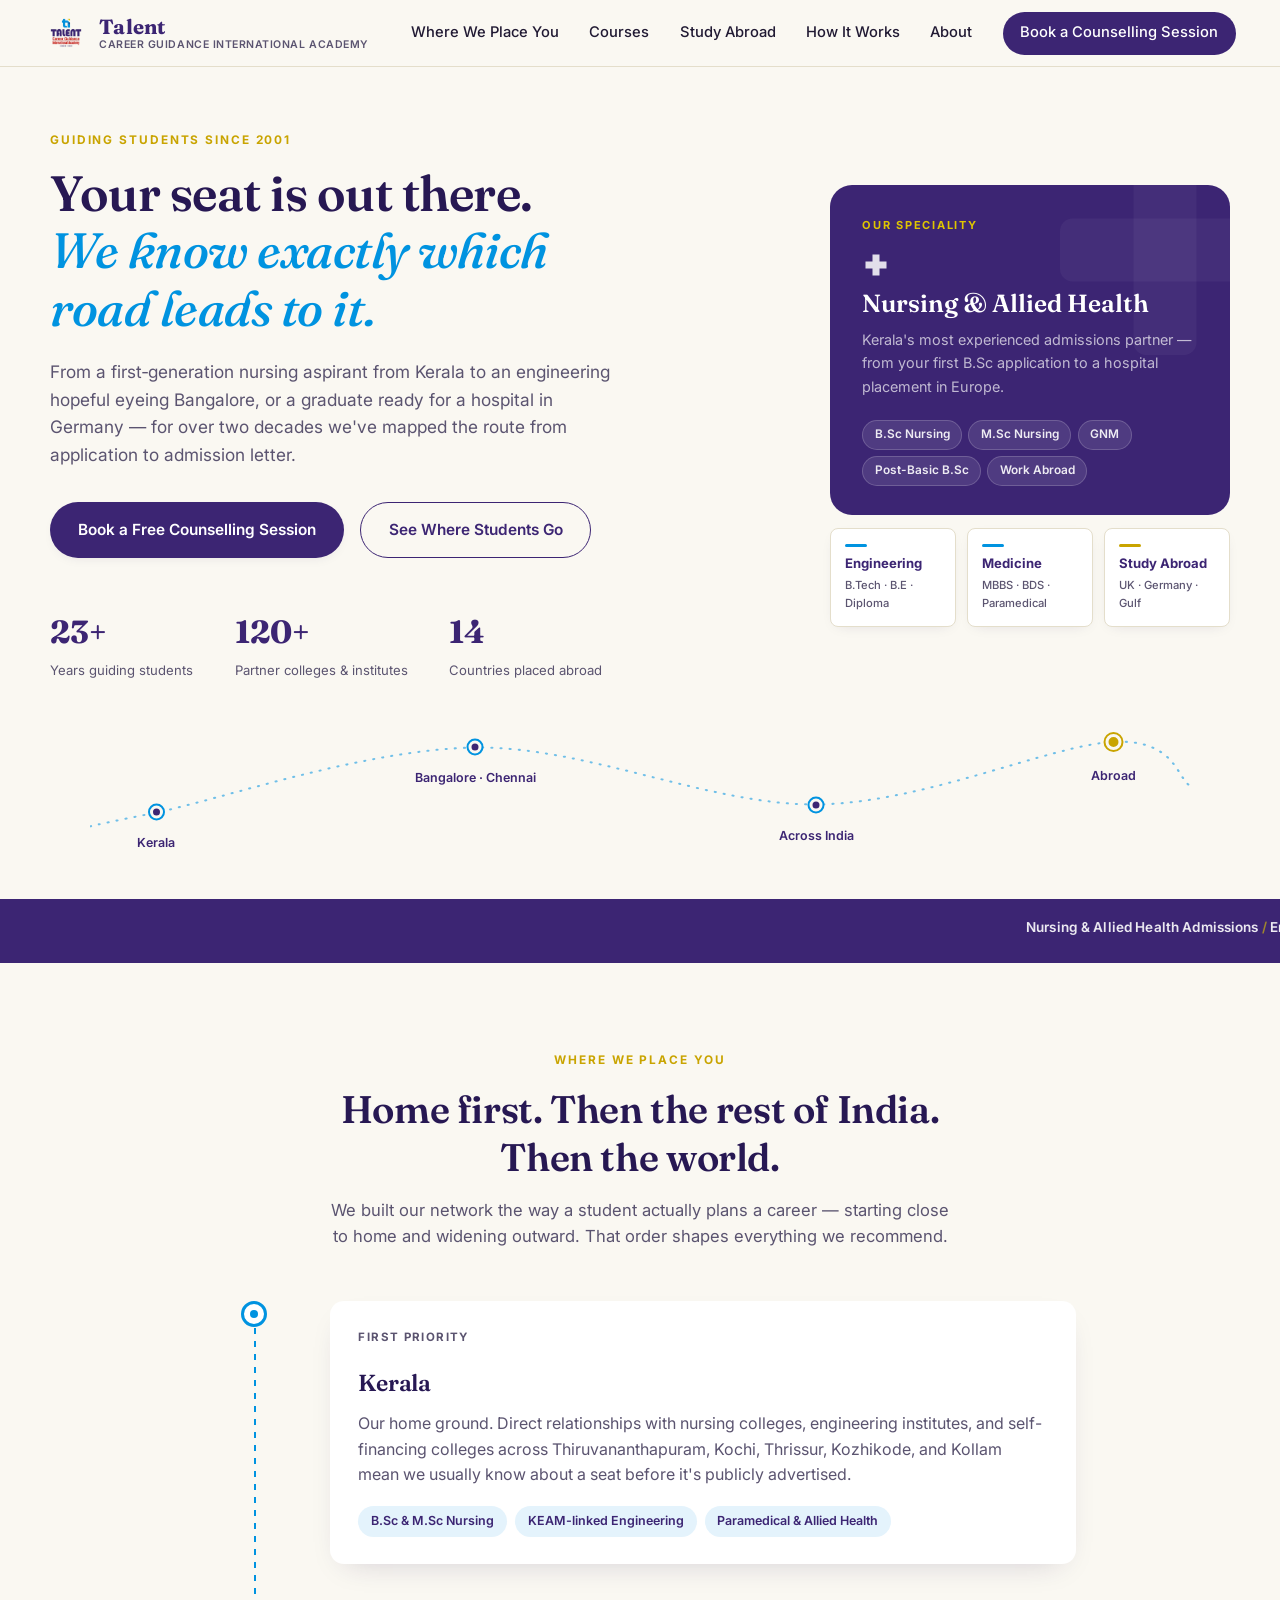
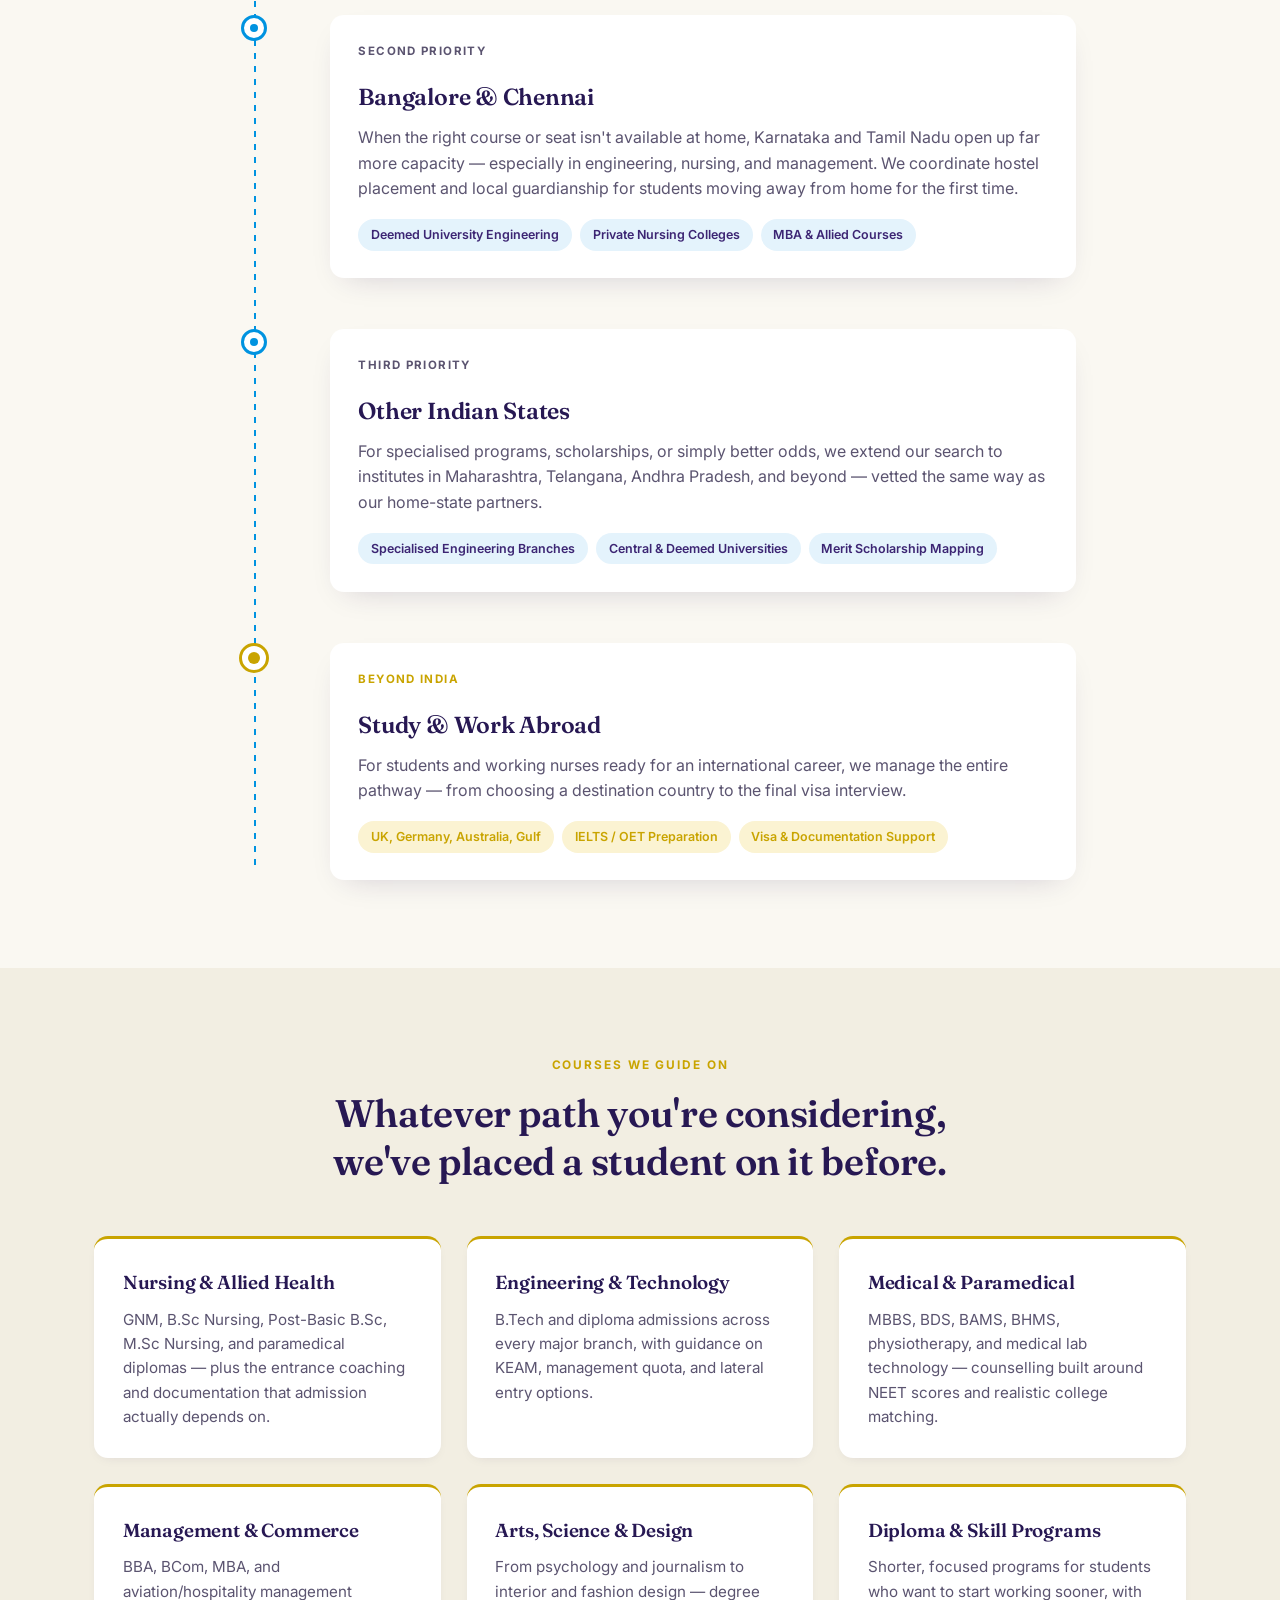
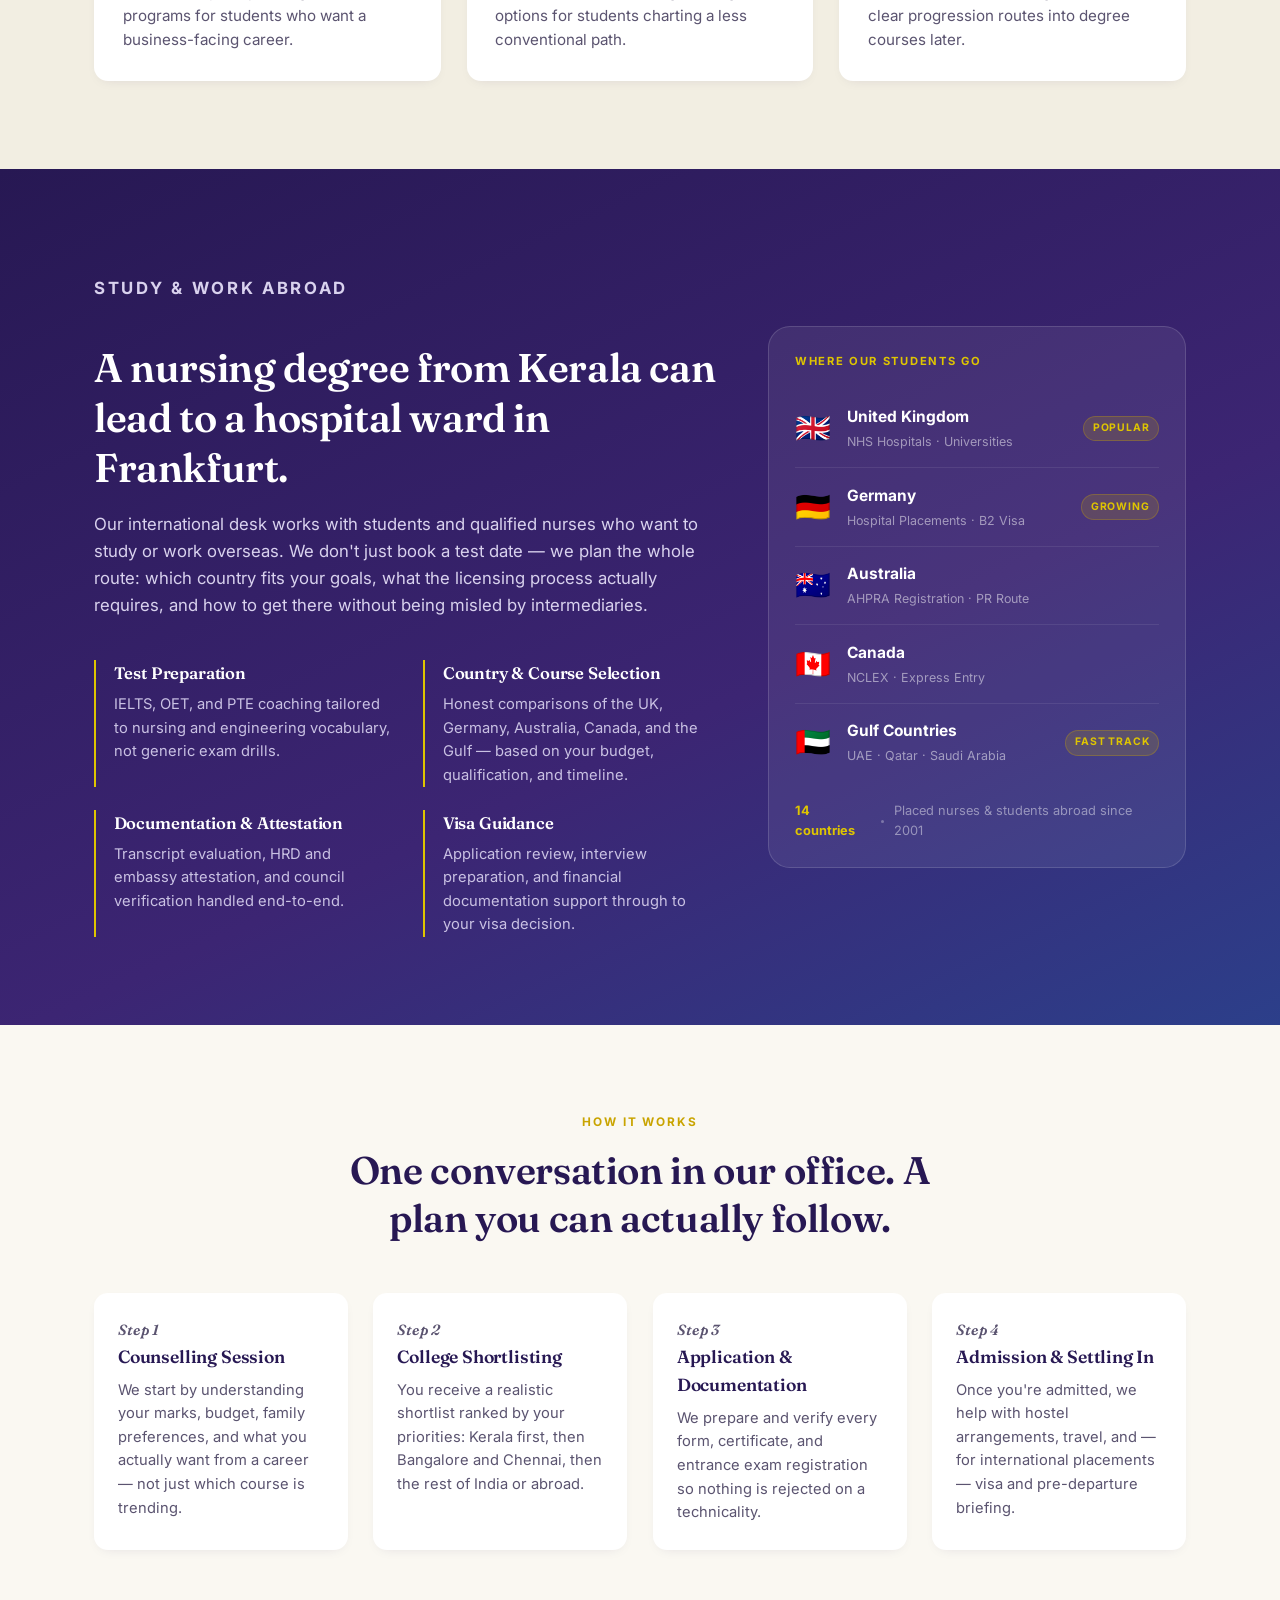
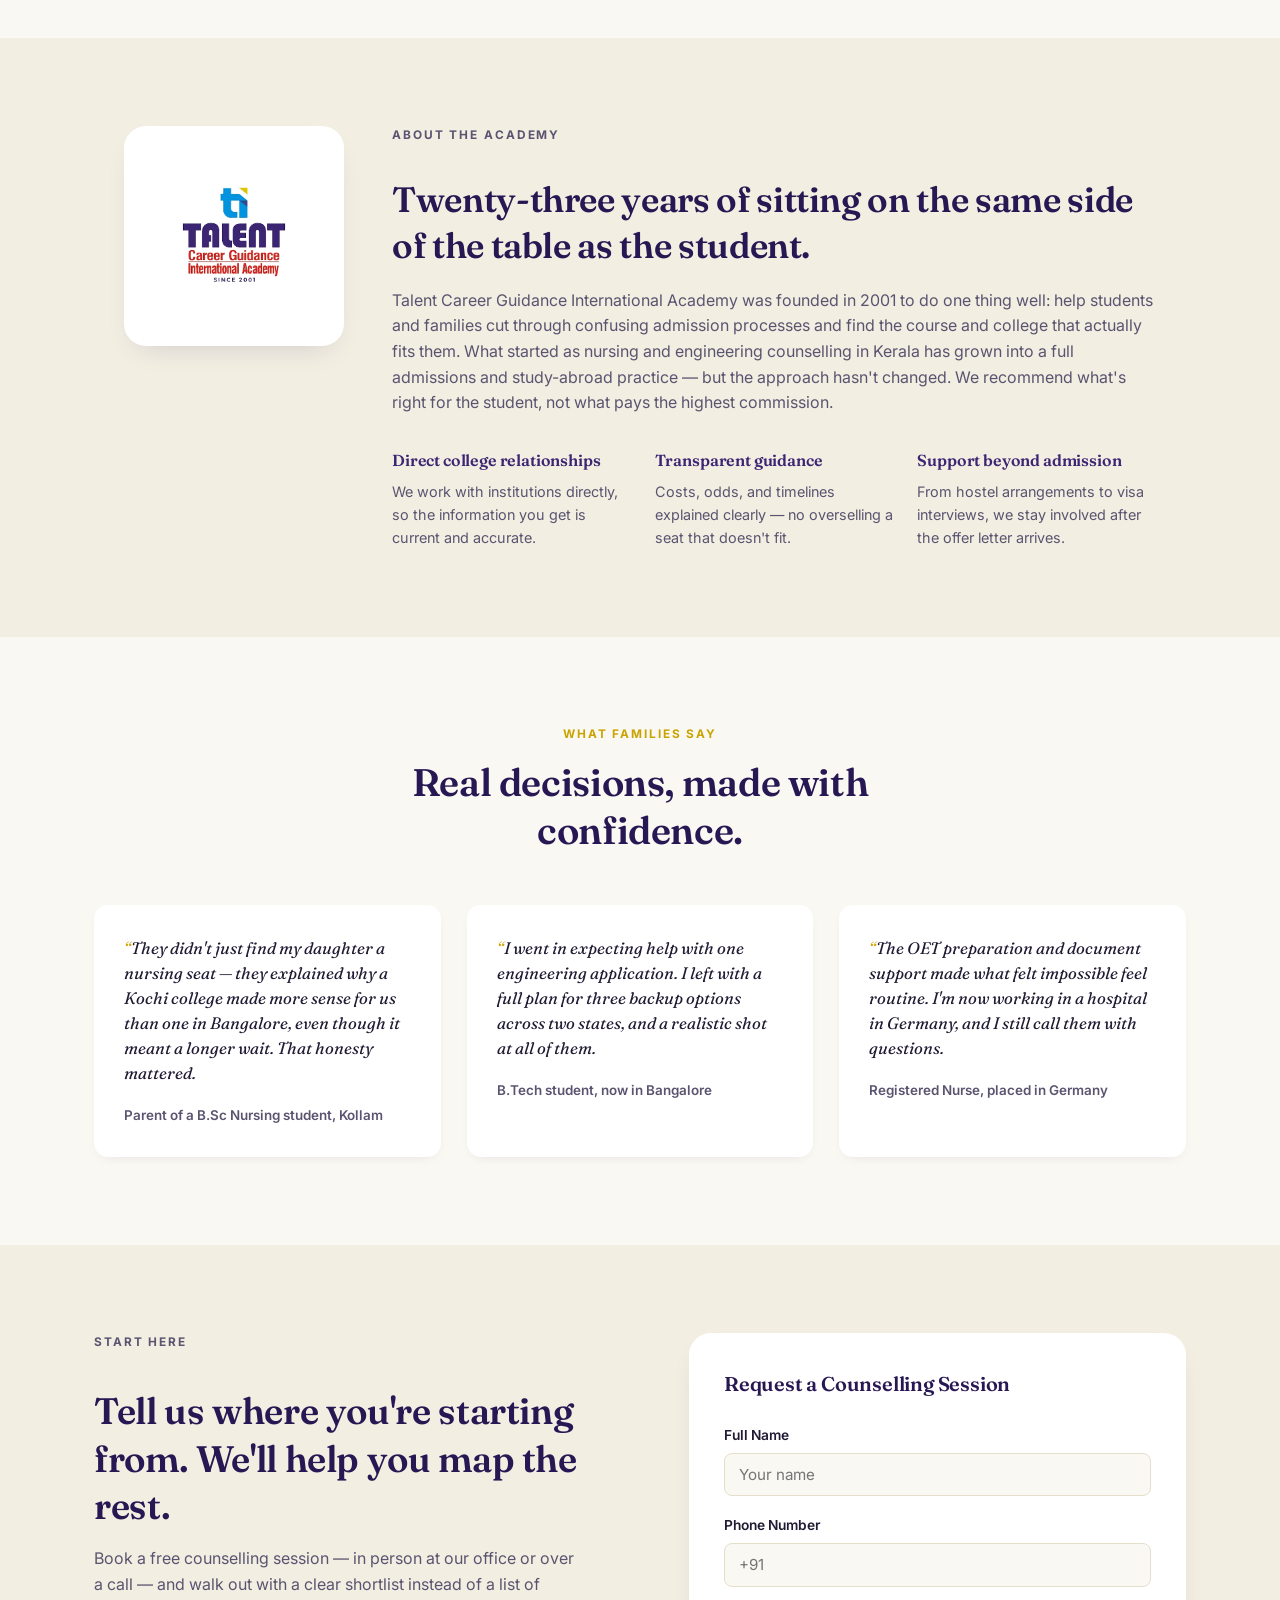
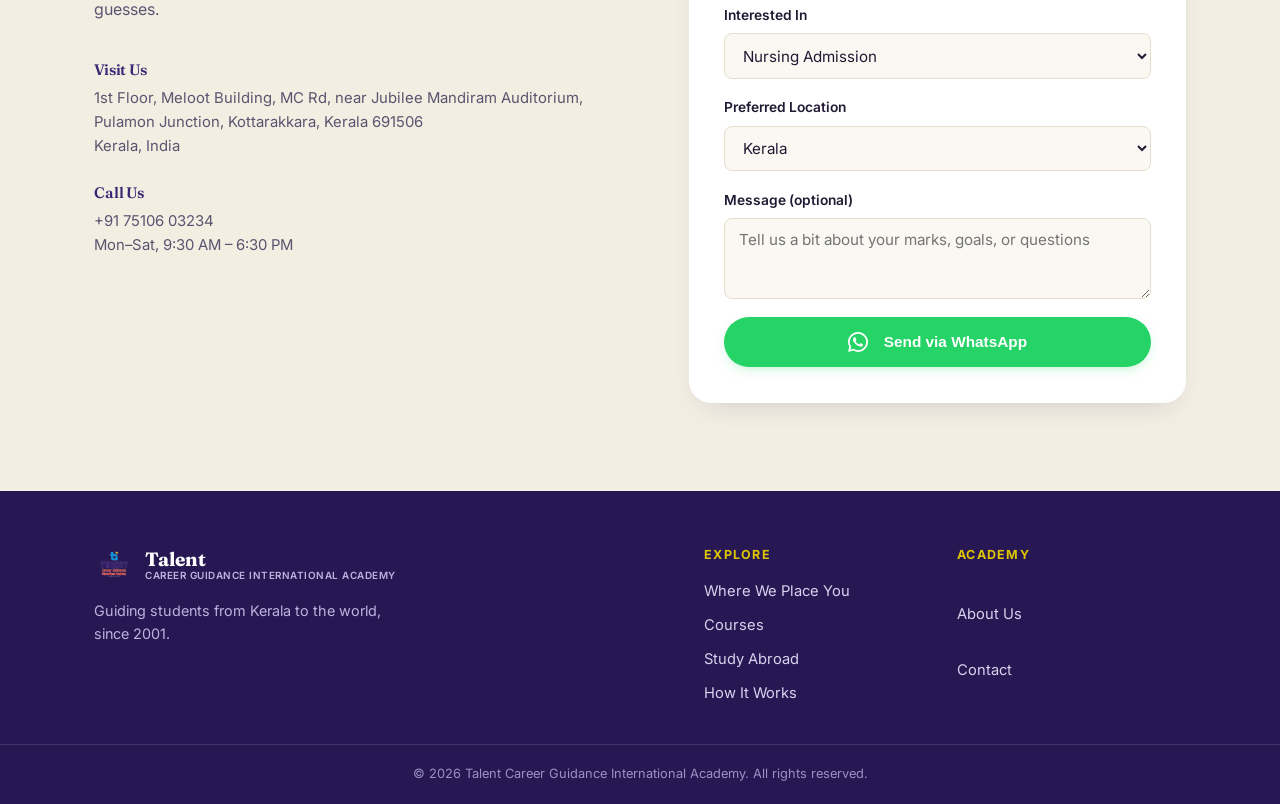
==== index.html @ 983c02d8 "Project1" ====
<!DOCTYPE html>
<html lang="en">
<head>
<meta charset="UTF-8">
<meta name="viewport" content="width=device-width, initial-scale=1.0">
<title>Talent Career Guidance International Academy — Since 2001</title>
<meta name="description" content="Talent Career Guidance International Academy helps students secure admission to nursing, engineering and other professional courses across Kerala, Bangalore, Chennai, and abroad.">
<link rel="preconnect" href="https://fonts.googleapis.com">
<link rel="preconnect" href="https://fonts.gstatic.com" crossorigin>
<link href="https://fonts.googleapis.com/css2?family=Fraunces:ital,opsz,wght@0,9..144,300;0,9..144,400;0,9..144,500;0,9..144,600;0,9..144,700;1,9..144,500&family=Inter:wght@400;500;600;700;800&display=swap" rel="stylesheet">
<link rel="stylesheet" href="styles.css">
</head>
<body>

<!-- ============ HEADER ============ -->
<header class="site-header" id="top">
  <div class="header-inner">
    <a class="brand" href="#top">
      <img src="assets/logo.png" alt="Talent Career Guidance International Academy" class="brand-mark">
      <span class="brand-text">
        <span class="brand-name">Talent</span>
        <span class="brand-sub">Career Guidance International Academy</span>
      </span>
    </a>

    <nav class="main-nav" id="main-nav">
      <a href="#destinations">Where We Place You</a>
      <a href="#courses">Courses</a>
      <a href="#abroad">Study Abroad</a>
      <a href="#process">How It Works</a>
      <a href="#about">About</a>
      <a href="#contact" class="nav-cta"> <span class="button"> Book a Counselling Session </span> </a>
    </nav>

    <button class="nav-toggle" id="nav-toggle" aria-label="Toggle navigation" aria-expanded="false">
      <span></span><span></span><span></span>
    </button>
  </div>
</header>

<!-- ============ HERO ============ -->
<section class="hero">
  <div class="hero-grid">
    <div class="hero-copy">
      <p class="eyebrow">Guiding students since 2001</p>
      <h1 class="hero-title">Your seat is out there. <span class="hero-title-accent">We know exactly which road leads to it.</span></h1>
      <p class="hero-sub">From a first‑generation nursing aspirant from Kerala to an engineering hopeful eyeing Bangalore, or a graduate ready for a hospital in Germany — for over two decades we've mapped the route from application to admission letter.</p>
      <div class="hero-actions">
        <a href="#contact" class="btn btn-primary">Book a Free Counselling Session</a>
        <a href="#destinations" class="btn btn-ghost">See Where Students Go</a>
      </div>
      <div class="hero-stats">
        <div class="stat"><span class="stat-num">23+</span><span class="stat-label">Years guiding students</span></div>
        <div class="stat"><span class="stat-num">120+</span><span class="stat-label">Partner colleges &amp; institutes</span></div>
        <div class="stat"><span class="stat-num">14</span><span class="stat-label">Countries placed abroad</span></div>
      </div>
    </div>

    <div class="hero-disciplines">
      <div class="discipline-featured">
        <!-- Decorative cross in the card background -->
        <svg class="discipline-cross-bg" viewBox="0 0 100 100" aria-hidden="true">
          <rect x="35" y="0" width="30" height="100" rx="6"/>
          <rect x="0" y="35" width="100" height="30" rx="6"/>
        </svg>
        <p class="discipline-eyebrow">Our speciality</p>
        <svg class="discipline-cross-icon" viewBox="0 0 24 24" fill="none" aria-hidden="true">
          <path d="M9 3h6v6h6v6h-6v6H9v-6H3V9h6V3z" fill="currentColor"/>
        </svg>
        <div class="discipline-title">Nursing &amp; Allied Health</div>
        <p class="discipline-desc">Kerala's most experienced admissions partner — from your first B.Sc application to a hospital placement in Europe.</p>
        <ul class="discipline-tags">
          <li>B.Sc Nursing</li>
          <li>M.Sc Nursing</li>
          <li>GNM</li>
          <li>Post-Basic B.Sc</li>
          <li>Work Abroad</li>
        </ul>
      </div>
      <div class="discipline-row">
        <div class="discipline-card">
          <span class="discipline-card-accent dc-sky"></span>
          <span class="discipline-card-name">Engineering</span>
          <span class="discipline-card-sub">B.Tech · B.E · Diploma</span>
        </div>
        <div class="discipline-card">
          <span class="discipline-card-accent dc-sky"></span>
          <span class="discipline-card-name">Medicine</span>
          <span class="discipline-card-sub">MBBS · BDS · Paramedical</span>
        </div>
        <div class="discipline-card">
          <span class="discipline-card-accent dc-gold"></span>
          <span class="discipline-card-name">Study Abroad</span>
          <span class="discipline-card-sub">UK · Germany · Gulf</span>
        </div>
      </div>
    </div>
  </div>

  <div class="hero-route" aria-hidden="true">
    <svg viewBox="0 0 1200 160" preserveAspectRatio="none" class="route-svg">
      <path d="M0,110 C12,107 2,109 72,93 C142,77 300,15 420,13 C540,11 676,84 792,83 C908,82 1048,10 1116,6 C1184,2 1186,51 1200,60" class="route-path"/>
    </svg>
    <div class="route-point rp-1"><span class="route-dot"></span><span class="route-label">Kerala</span></div>
    <div class="route-point rp-2"><span class="route-dot"></span><span class="route-label">Bangalore · Chennai</span></div>
    <div class="route-point rp-3"><span class="route-dot"></span><span class="route-label">Across India</span></div>
    <div class="route-point rp-4"><span class="route-dot route-dot-final"></span><span class="route-label">Abroad</span></div>
  </div>
</section>

<!-- ============ TRUST STRIP ============ -->
<section class="trust-strip">
  <marquee> <p class="trust-item">Nursing &amp; Allied Health Admissions  <span class="trust-divider">/</span> Engineering &amp; Diploma Admissions  <span class="trust-divider">/</span> Management &amp; Paramedical Courses </p> </marquee>
</section>

<!-- ============ DESTINATIONS (signature route section) ============ -->
<section class="destinations" id="destinations">
  <div class="section-head">
    <p class="eyebrow">Where we place you</p>
    <h2>Home first. Then the rest of India. Then the world.</h2>
    <p class="section-intro">We built our network the way a student actually plans a career — starting close to home and widening outward. That order shapes everything we recommend.</p>
  </div>

  <div class="route-map">
    <div class="route-line" aria-hidden="true"></div>

    <article class="route-card priority-1">
      <div class="route-marker">
        <span class="marker-icon" aria-hidden="true"></span>
      </div>
      <div class="route-card-body">
        <p class="route-rank">First priority</p>
        <h3>Kerala</h3>
        <p>Our home ground. Direct relationships with nursing colleges, engineering institutes, and self-financing colleges across Thiruvananthapuram, Kochi, Thrissur, Kozhikode, and Kollam mean we usually know about a seat before it's publicly advertised.</p>
        <ul class="route-tags">
          <li>B.Sc &amp; M.Sc Nursing</li>
          <li>KEAM-linked Engineering</li>
          <li>Paramedical &amp; Allied Health</li>
        </ul>
      </div>
    </article>

    <article class="route-card priority-2">
      <div class="route-marker">
        <span class="marker-icon" aria-hidden="true"></span>
      </div>
      <div class="route-card-body">
        <p class="route-rank">Second priority</p>
        <h3>Bangalore &amp; Chennai</h3>
        <p>When the right course or seat isn't available at home, Karnataka and Tamil Nadu open up far more capacity — especially in engineering, nursing, and management. We coordinate hostel placement and local guardianship for students moving away from home for the first time.</p>
        <ul class="route-tags">
          <li>Deemed University Engineering</li>
          <li>Private Nursing Colleges</li>
          <li>MBA &amp; Allied Courses</li>
        </ul>
      </div>
    </article>

    <article class="route-card priority-3">
      <div class="route-marker">
        <span class="marker-icon" aria-hidden="true"></span>
      </div>
      <div class="route-card-body">
        <p class="route-rank">Third priority</p>
        <h3>Other Indian States</h3>
        <p>For specialised programs, scholarships, or simply better odds, we extend our search to institutes in Maharashtra, Telangana, Andhra Pradesh, and beyond — vetted the same way as our home-state partners.</p>
        <ul class="route-tags">
          <li>Specialised Engineering Branches</li>
          <li>Central &amp; Deemed Universities</li>
          <li>Merit Scholarship Mapping</li>
        </ul>
      </div>
    </article>

    <article class="route-card priority-4">
      <div class="route-marker">
        <span class="marker-icon marker-final" aria-hidden="true"></span>
      </div>
      <div class="route-card-body">
        <p class="route-rank">Beyond India</p>
        <h3>Study &amp; Work Abroad</h3>
        <p>For students and working nurses ready for an international career, we manage the entire pathway — from choosing a destination country to the final visa interview.</p>
        <ul class="route-tags">
          <li>UK, Germany, Australia, Gulf</li>
          <li>IELTS / OET Preparation</li>
          <li>Visa &amp; Documentation Support</li>
        </ul>
      </div>
    </article>
  </div>
</section>

<!-- ============ COURSES ============ -->
<section class="courses" id="courses">
  <div class="section-head">
    <p class="eyebrow">Courses we guide on</p>
    <h2>Whatever path you're considering, we've placed a student on it before.</h2>
  </div>

  <div class="course-grid">
    <div class="course-card">
      <h3>Nursing &amp; Allied Health</h3>
      <p>GNM, B.Sc Nursing, Post-Basic B.Sc, M.Sc Nursing, and paramedical diplomas — plus the entrance coaching and documentation that admission actually depends on.</p>
    </div>
    <div class="course-card">
      <h3>Engineering &amp; Technology</h3>
      <p>B.Tech and diploma admissions across every major branch, with guidance on KEAM, management quota, and lateral entry options.</p>
    </div>
    <div class="course-card">
      <h3>Medical &amp; Paramedical</h3>
      <p>MBBS, BDS, BAMS, BHMS, physiotherapy, and medical lab technology — counselling built around NEET scores and realistic college matching.</p>
    </div>
    <div class="course-card">
      <h3>Management &amp; Commerce</h3>
      <p>BBA, BCom, MBA, and aviation/hospitality management programs for students who want a business-facing career.</p>
    </div>
    <div class="course-card">
      <h3>Arts, Science &amp; Design</h3>
      <p>From psychology and journalism to interior and fashion design — degree options for students charting a less conventional path.</p>
    </div>
    <div class="course-card">
      <h3>Diploma &amp; Skill Programs</h3>
      <p>Shorter, focused programs for students who want to start working sooner, with clear progression routes into degree courses later.</p>
    </div>
  </div>
</section>

<!-- ============ STUDY ABROAD ============ -->
<section class="abroad" id="abroad">
  <div class="abroad-inner">
    <div class="abroad-copy">
      <p class="eyebrow eyebrow-light">Study &amp; work abroad</p>
      <h2>A nursing degree from Kerala can lead to a hospital ward in Frankfurt.</h2>
      <p>Our international desk works with students and qualified nurses who want to study or work overseas. We don't just book a test date — we plan the whole route: which country fits your goals, what the licensing process actually requires, and how to get there without being misled by intermediaries.</p>

      <div class="abroad-points">
        <div class="abroad-point">
          <h4>Test Preparation</h4>
          <p>IELTS, OET, and PTE coaching tailored to nursing and engineering vocabulary, not generic exam drills.</p>
        </div>
        <div class="abroad-point">
          <h4>Country &amp; Course Selection</h4>
          <p>Honest comparisons of the UK, Germany, Australia, Canada, and the Gulf — based on your budget, qualification, and timeline.</p>
        </div>
        <div class="abroad-point">
          <h4>Documentation &amp; Attestation</h4>
          <p>Transcript evaluation, HRD and embassy attestation, and council verification handled end-to-end.</p>
        </div>
        <div class="abroad-point">
          <h4>Visa Guidance</h4>
          <p>Application review, interview preparation, and financial documentation support through to your visa decision.</p>
        </div>
      </div>
    </div>

    <div class="abroad-visual">
      <div class="abroad-visual-label">Where our students go</div>
      <div class="abroad-dest-list">
        <div class="abroad-dest-item">
          <span class="abroad-dest-flag">🇬🇧</span>
          <div class="abroad-dest-info">
            <span class="abroad-dest-country">United Kingdom</span>
            <span class="abroad-dest-detail">NHS Hospitals · Universities</span>
          </div>
          <span class="abroad-dest-badge">Popular</span>
        </div>
        <div class="abroad-dest-item">
          <span class="abroad-dest-flag">🇩🇪</span>
          <div class="abroad-dest-info">
            <span class="abroad-dest-country">Germany</span>
            <span class="abroad-dest-detail">Hospital Placements · B2 Visa</span>
          </div>
          <span class="abroad-dest-badge">Growing</span>
        </div>
        <div class="abroad-dest-item">
          <span class="abroad-dest-flag">🇦🇺</span>
          <div class="abroad-dest-info">
            <span class="abroad-dest-country">Australia</span>
            <span class="abroad-dest-detail">AHPRA Registration · PR Route</span>
          </div>
        </div>
        <div class="abroad-dest-item">
          <span class="abroad-dest-flag">🇨🇦</span>
          <div class="abroad-dest-info">
            <span class="abroad-dest-country">Canada</span>
            <span class="abroad-dest-detail">NCLEX · Express Entry</span>
          </div>
        </div>
        <div class="abroad-dest-item">
          <span class="abroad-dest-flag">🇦🇪</span>
          <div class="abroad-dest-info">
            <span class="abroad-dest-country">Gulf Countries</span>
            <span class="abroad-dest-detail">UAE · Qatar · Saudi Arabia</span>
          </div>
          <span class="abroad-dest-badge">Fast Track</span>
        </div>
      </div>
      <div class="abroad-visual-footer">
        <span class="abroad-visual-stat">14 countries</span>
        <span class="abroad-visual-dot"></span>
        <span>Placed nurses &amp; students abroad since 2001</span>
      </div>
    </div>
  </div>
</section>

<!-- ============ PROCESS ============ -->
<section class="process" id="process">
  <div class="section-head">
    <p class="eyebrow">How it works</p>
    <h2>One conversation in our office. A plan you can actually follow.</h2>
  </div>

  <div class="process-grid">
    <div class="process-step">
      <p class="process-mark">Step 1</p>
      <h3>Counselling Session</h3>
      <p>We start by understanding your marks, budget, family preferences, and what you actually want from a career — not just which course is trending.</p>
    </div>
    <div class="process-step">
      <p class="process-mark">Step 2</p>
      <h3>College Shortlisting</h3>
      <p>You receive a realistic shortlist ranked by your priorities: Kerala first, then Bangalore and Chennai, then the rest of India or abroad.</p>
    </div>
    <div class="process-step">
      <p class="process-mark">Step 3</p>
      <h3>Application &amp; Documentation</h3>
      <p>We prepare and verify every form, certificate, and entrance exam registration so nothing is rejected on a technicality.</p>
    </div>
    <div class="process-step">
      <p class="process-mark">Step 4</p>
      <h3>Admission &amp; Settling In</h3>
      <p>Once you're admitted, we help with hostel arrangements, travel, and — for international placements — visa and pre-departure briefing.</p>
    </div>
  </div>
</section>

<!-- ============ ABOUT ============ -->
<section class="about" id="about">
  <div class="about-inner">
    <div class="about-mark">
      <img src="assets/icon-mark.png" alt="" aria-hidden="true">
    </div>
    <div class="about-copy">
      <p class="eyebrow">About the academy</p>
      <h2>Twenty-three years of sitting on the same side of the table as the student.</h2>
      <p>Talent Career Guidance International Academy was founded in 2001 to do one thing well: help students and families cut through confusing admission processes and find the course and college that actually fits them. What started as nursing and engineering counselling in Kerala has grown into a full admissions and study-abroad practice — but the approach hasn't changed. We recommend what's right for the student, not what pays the highest commission.</p>
      <div class="about-values">
        <div class="value-item"><h4>Direct college relationships</h4><p>We work with institutions directly, so the information you get is current and accurate.</p></div>
        <div class="value-item"><h4>Transparent guidance</h4><p>Costs, odds, and timelines explained clearly — no overselling a seat that doesn't fit.</p></div>
        <div class="value-item"><h4>Support beyond admission</h4><p>From hostel arrangements to visa interviews, we stay involved after the offer letter arrives.</p></div>
      </div>
    </div>
  </div>
</section>

<!-- ============ TESTIMONIALS ============ -->
<section class="testimonials">
  <div class="section-head">
    <p class="eyebrow">What families say</p>
    <h2>Real decisions, made with confidence.</h2>
  </div>
  <div class="testimonial-grid">
    <figure class="testimonial-card">
      <blockquote>They didn't just find my daughter a nursing seat — they explained why a Kochi college made more sense for us than one in Bangalore, even though it meant a longer wait. That honesty mattered.</blockquote>
      <figcaption>Parent of a B.Sc Nursing student, Kollam</figcaption>
    </figure>
    <figure class="testimonial-card">
      <blockquote>I went in expecting help with one engineering application. I left with a full plan for three backup options across two states, and a realistic shot at all of them.</blockquote>
      <figcaption>B.Tech student, now in Bangalore</figcaption>
    </figure>
    <figure class="testimonial-card">
      <blockquote>The OET preparation and document support made what felt impossible feel routine. I'm now working in a hospital in Germany, and I still call them with questions.</blockquote>
      <figcaption>Registered Nurse, placed in Germany</figcaption>
    </figure>
  </div>
</section>

<!-- ============ CONTACT / CTA ============ -->
<section class="contact" id="contact">
  <div class="contact-inner">
    <div class="contact-copy">
      <p class="eyebrow eyebrow-light">Start here</p>
      <h2>Tell us where you're starting from. We'll help you map the rest.</h2>
      <p>Book a free counselling session — in person at our office or over a call — and walk out with a clear shortlist instead of a list of guesses.</p>
      <div class="contact-details">
        <div class="contact-detail">
          <h4>Visit Us</h4>
          <p>1st Floor, Meloot Building, MC Rd, near Jubilee Mandiram Auditorium, Pulamon Junction, Kottarakkara, Kerala 691506<br>Kerala, India</p>
        </div>
        <div class="contact-detail">
          <h4>Call Us</h4>
          <p>+91 75106 03234<br>Mon–Sat, 9:30 AM – 6:30 PM</p>
        </div>

      </div>
    </div>

    <form class="contact-form" id="contact-form">
      <h3>Request a Counselling Session</h3>
      <label>Full Name
        <input type="text" name="name" required placeholder="Your name">
      </label>
      <label>Phone Number
        <input type="tel" name="phone" required placeholder="+91">
      </label>
      <label>Interested In
        <select name="interest">
          <option>Nursing Admission</option>
          <option>Engineering Admission</option>
          <option>Medical / Paramedical</option>
          <option>Management / Commerce</option>
          <option>Study Abroad</option>
          <option>Not sure yet — need guidance</option>
        </select>
      </label>
      <label>Preferred Location
        <select name="location">
          <option>Kerala</option>
          <option>Bangalore / Chennai</option>
          <option>Other Indian State</option>
          <option>Abroad</option>
        </select>
      </label>
      <label>Message (optional)
        <textarea name="message" rows="3" placeholder="Tell us a bit about your marks, goals, or questions"></textarea>
      </label>
      <button type="submit" class="btn btn-whatsapp btn-full">
        <svg width="20" height="20" viewBox="0 0 24 24" fill="currentColor" aria-hidden="true" style="flex-shrink:0;margin-right:0.5rem"><path d="M17.472 14.382c-.297-.149-1.758-.867-2.03-.967-.273-.099-.471-.148-.67.15-.197.297-.767.966-.94 1.164-.173.199-.347.223-.644.075-.297-.15-1.255-.463-2.39-1.475-.883-.788-1.48-1.761-1.653-2.059-.173-.297-.018-.458.13-.606.134-.133.298-.347.446-.52.149-.174.198-.298.298-.497.099-.198.05-.371-.025-.52-.075-.149-.669-1.612-.916-2.207-.242-.579-.487-.5-.669-.51-.173-.008-.371-.01-.57-.01-.198 0-.52.074-.792.372-.272.297-1.04 1.016-1.04 2.479 0 1.462 1.065 2.875 1.213 3.074.149.198 2.096 3.2 5.077 4.487.709.306 1.262.489 1.694.625.712.227 1.36.195 1.871.118.571-.085 1.758-.719 2.006-1.413.248-.694.248-1.289.173-1.413-.074-.124-.272-.198-.57-.347z"/><path d="M12 0C5.373 0 0 5.373 0 12c0 2.123.558 4.11 1.528 5.836L.057 23.997l6.304-1.648A11.94 11.94 0 0 0 12 24c6.627 0 12-5.373 12-12S18.627 0 12 0zm0 21.818a9.818 9.818 0 0 1-5.006-1.375l-.36-.213-3.719.972.993-3.624-.234-.374A9.818 9.818 0 0 1 2.182 12C2.182 6.58 6.58 2.182 12 2.182S21.818 6.58 21.818 12 17.42 21.818 12 21.818z"/></svg>
        Send via WhatsApp
      </button>
    </form>
  </div>
</section>

<!-- ============ FOOTER ============ -->
<footer class="site-footer">
  <div class="footer-inner">
    <div class="footer-brand">
      <div class="footer-brand-row">
        <img src="assets/icon-mark.png" alt="" class="footer-logo" aria-hidden="true">
        <span class="footer-wordmark">Talent<small>Career Guidance International Academy</small></span>
      </div>
      <p>Guiding students from Kerala to the world, since 2001.</p>
    </div>
    <div class="footer-links">
      <div class="footer-col">
        <h5>Explore</h5>
        <a href="#destinations">Where We Place You</a>
        <a href="#courses">Courses</a>
        <a href="#abroad">Study Abroad</a>
        <a href="#process">How It Works</a>
      </div>
      <div class="footer-col">
        <h5>Academy</h5>
        <a href="#about">About Us</a>
        <a href="#contact">Contact</a>
      </div>
    </div>
  </div>
  <div class="footer-bottom">
    <p>&copy; 2026 Talent Career Guidance International Academy. All rights reserved.</p>
  </div>
</footer>

<script src="script.js"></script>
</body>
</html>
---- styles.css ----
/* ===========================================================
   Talent Career Guidance International Academy
   Palette: parchment background, indigo primary, sky-blue secondary,
   gold accent (sampled directly from the brand logo).
   =========================================================== */

:root {
  --bg:            #FAF8F2;
  --bg-soft:       #F2EEE2;
  --surface:       #FFFFFF;
  --ink:           #211A33;
  --ink-soft:      #5B5470;

  --indigo:        #3C2573;
  --indigo-deep:   #271853;
  --sky:           #0093E0;
  --sky-soft:      #E4F3FC;
  --gold:          #C9A400;
  --gold-bright:   #DFC500;
  --gold-soft:     #FBF3D2;

  --line:          #E4DECB;

  --font-display: 'Fraunces', 'Iowan Old Style', Georgia, serif;
  --font-body: 'Inter', -apple-system, BlinkMacSystemFont, 'Segoe UI', sans-serif;

  --radius-lg: 22px;
  --radius-md: 14px;
  --radius-sm: 8px;

  --shadow-card: 0 12px 30px -16px rgba(39, 24, 83, 0.22);
  --shadow-soft: 0 4px 14px -8px rgba(39, 24, 83, 0.18);
}

* { box-sizing: border-box; }
html { scroll-behavior: smooth; }

.button{
  color:white;
}

body {
  margin: 0;
  background: var(--bg);
  color: var(--ink);
  font-family: var(--font-body);
  font-size: 16px;
  line-height: 1.6;
  -webkit-font-smoothing: antialiased;
}

img { max-width: 100%; display: block; }

a { color: inherit; text-decoration: none; }

h1, h2, h3, h4 {
  font-family: var(--font-display);
  color: var(--indigo-deep);
  margin: 0;
  font-weight: 600;
  letter-spacing: -0.01em;
}

:focus-visible {
  outline: 3px solid var(--sky);
  outline-offset: 3px;
}

.eyebrow {
  font-family: var(--font-body);
  text-transform: uppercase;
  letter-spacing: 0.16em;
  font-size: 0.74rem;
  font-weight: 700;
  color: var(--gold);
  margin: 0 0 0.9rem;
}
.eyebrow-light { color: var(--gold-bright); }

.section-head {
  max-width: 680px;
  margin: 0 auto 3.2rem;
  padding: 0 1.5rem;
  text-align: center;
}
.section-head h2 { font-size: clamp(1.7rem, 3vw, 2.4rem); line-height: 1.25; }
.section-intro { color: var(--ink-soft); margin-top: 1rem; font-size: 1.04rem; }

section { padding: 5.5rem 0; }

.btn {
  display: inline-flex;
  align-items: center;
  justify-content: center;
  padding: 0.9rem 1.7rem;
  border-radius: 999px;
  font-weight: 600;
  font-size: 0.96rem;
  border: 1.5px solid transparent;
  cursor: pointer;
  transition: transform 0.15s ease, box-shadow 0.15s ease, background 0.15s ease;
}
.btn-primary {
  background: var(--indigo);
  color: #fff;
  box-shadow: var(--shadow-soft);
}
.btn-primary:hover { background: var(--indigo-deep); transform: translateY(-1px); }
.btn-ghost {
  background: transparent;
  border-color: var(--indigo);
  color: var(--indigo);
}
.btn-ghost:hover { background: rgba(60,37,115,0.06); }
.btn-full { width: 100%; }

/* ===================== HEADER ===================== */
.site-header {
  position: sticky;
  top: 0;
  z-index: 50;
  background: rgba(250,248,242,0.92);
  backdrop-filter: blur(8px);
  border-bottom: 1px solid var(--line);
}
.header-inner {
  max-width: 1240px;
  margin: 0 auto;
  display: flex;
  align-items: center;
  justify-content: space-between;
  padding: 0.7rem 1.5rem;
}
.brand { display: flex; align-items: center; gap: 0.7rem; }
.brand-mark { height: 44px; width: auto; }
.brand-text { display: flex; flex-direction: column; line-height: 1.1; }
.brand-name {
  font-family: var(--font-display);
  font-size: 1.28rem;
  font-weight: 700;
  color: var(--indigo);
  letter-spacing: 0.01em;
}
.brand-sub {
  font-size: 0.66rem;
  font-weight: 600;
  text-transform: uppercase;
  letter-spacing: 0.05em;
  color: var(--ink-soft);
}

.main-nav { display: flex; align-items: center; gap: 1.9rem; }
.main-nav a {
  font-size: 0.92rem;
  font-weight: 500;
  color: var(--ink);
  position: relative;
}
.main-nav a:not(.nav-cta)::after {
  content: '';
  position: absolute;
  left: 0; right: 0; bottom: -6px;
  height: 2px;
  background: var(--gold);
  transform: scaleX(0);
  transition: transform 0.2s ease;
}
.main-nav a:not(.nav-cta):hover::after { transform: scaleX(1); }
.nav-cta {
  background: var(--indigo);
  color: #fff;
  padding: 0.6rem 1.1rem;
  border-radius: 999px;
  font-weight: 600;
}
.nav-cta:hover { background: var(--indigo-deep); }

.nav-toggle {
  display: none;
  flex-direction: column;
  gap: 5px;
  background: none;
  border: none;
  cursor: pointer;
  padding: 8px;
}
.nav-toggle span { width: 24px; height: 2px; background: var(--indigo); border-radius: 2px; }

/* ===================== HERO ===================== */
.hero {
  position: relative;
  padding: 4rem 1.5rem 2rem;
  overflow: hidden;
}
.hero-grid {
  max-width: 1180px;
  margin: 0 auto;
  display: grid;
  grid-template-columns: 1fr 400px;
  gap: 3.5rem;
  align-items: center;
}
.hero-copy { max-width: 560px; }
.hero-title {
  font-size: clamp(2.1rem, 4vw, 3.1rem);
  line-height: 1.16;
  margin-bottom: 1.3rem;
}
.hero-title-accent { color: var(--sky); display: block; font-style: italic; font-weight: 500; }
.hero-sub {
  font-size: 1.08rem;
  color: var(--ink-soft);
  margin: 0 0 2.1rem;
}
.hero-actions {
  display: flex;
  gap: 1rem;
  flex-wrap: wrap;
  margin-bottom: 3rem;
}
.hero-stats {
  display: flex;
  gap: clamp(1.6rem, 4vw, 2.6rem);
  flex-wrap: wrap;
}
.stat { display: flex; flex-direction: column; align-items: flex-start; }
.stat-num {
  font-family: var(--font-display);
  font-size: 2rem;
  font-weight: 700;
  color: var(--indigo);
}
.stat-label { font-size: 0.82rem; color: var(--ink-soft); margin-top: 0.2rem; }

/* ---- Disciplines panel (replaces hero photo) ---- */
.hero-disciplines {
  display: flex;
  flex-direction: column;
  gap: 0.85rem;
}
.discipline-featured {
  position: relative;
  background: var(--indigo);
  border-radius: var(--radius-lg);
  padding: 2rem 2rem 1.8rem;
  color: #fff;
  overflow: hidden;
}
.discipline-cross-bg {
  position: absolute;
  top: -40px;
  right: -40px;
  width: 210px;
  height: 210px;
  fill: rgba(255,255,255,0.045);
  pointer-events: none;
}
.discipline-eyebrow {
  font-family: var(--font-body);
  font-size: 0.69rem;
  font-weight: 700;
  text-transform: uppercase;
  letter-spacing: 0.16em;
  color: var(--gold-bright);
  margin: 0 0 1rem;
}
.discipline-cross-icon {
  width: 28px;
  height: 28px;
  color: rgba(255,255,255,0.85);
  margin-bottom: 0.65rem;
  display: block;
}
.discipline-title {
  font-family: var(--font-display);
  font-size: 1.55rem;
  font-weight: 600;
  color: #fff;
  margin: 0 0 0.55rem;
  line-height: 1.2;
}
.discipline-desc {
  font-size: 0.9rem;
  color: rgba(255,255,255,0.68);
  margin: 0 0 1.3rem;
  line-height: 1.65;
}
.discipline-tags {
  list-style: none;
  padding: 0;
  margin: 0;
  display: flex;
  flex-wrap: wrap;
  gap: 0.4rem;
}
.discipline-tags li {
  font-size: 0.74rem;
  font-weight: 600;
  padding: 0.28rem 0.72rem;
  border-radius: 999px;
  background: rgba(255,255,255,0.1);
  color: rgba(255,255,255,0.9);
  border: 1px solid rgba(255,255,255,0.18);
}
.discipline-row {
  display: grid;
  grid-template-columns: repeat(3, 1fr);
  gap: 0.7rem;
}
.discipline-card {
  background: var(--surface);
  border-radius: var(--radius-sm);
  border: 1px solid var(--line);
  padding: 0.9rem 0.85rem 0.85rem;
  display: flex;
  flex-direction: column;
  gap: 0.3rem;
  box-shadow: var(--shadow-soft);
}
.discipline-card-accent {
  display: block;
  width: 22px;
  height: 3px;
  border-radius: 2px;
  margin-bottom: 0.3rem;
}
.dc-sky  { background: var(--sky); }
.dc-gold { background: var(--gold); }
.discipline-card-name {
  font-size: 0.82rem;
  font-weight: 700;
  color: var(--indigo);
  line-height: 1.2;
}
.discipline-card-sub {
  font-size: 0.7rem;
  color: var(--ink-soft);
  font-weight: 500;
}

.hero-route {
  position: relative;
  max-width: 1100px;
  margin: 3.5rem auto 0;
  height: 130px;
  padding: 0;
}
.route-svg { width: 100%; height: 130px; }
.route-path {
  fill: none;
  stroke: var(--sky);
  stroke-width: 2.5;
  stroke-dasharray: 1 9;
  stroke-linecap: round;
  opacity: 0.55;
}
.hero-route .route-point {
  position: absolute;
  top: 0;
  display: flex;
  flex-direction: column;
  align-items: center;
  gap: 0.5rem;
  transform: translateX(-50%);
}
.hero-route .rp-1 { left: 6%; top: 58%; }
.hero-route .rp-2 { left: 35%; top: 8%; }
.hero-route .rp-3 { left: 66%; top: 52%; }
.hero-route .rp-4 { left: 93%; top: 4%; }
.route-dot {
  width: 13px; height: 13px;
  border-radius: 50%;
  background: var(--indigo);
  border: 3px solid var(--bg);
  box-shadow: 0 0 0 2px var(--sky);
  transform: translateY(-50%);
}
.route-dot-final {
  background: var(--gold);
  box-shadow: 0 0 0 2px var(--gold);
  width: 16px; height: 16px;
}
.route-label {
  font-size: 0.78rem;
  font-weight: 600;
  color: var(--indigo);
  white-space: nowrap;
}

/* ===================== TRUST STRIP ===================== */
.trust-strip {
  background: var(--indigo);
  padding: 1.1rem 0;
}
.trust-inner {
  max-width: 1100px;
  margin: 0 auto;
  display: flex;
  justify-content: center;
  align-items: center;
  gap: 1.2rem;
  flex-wrap: wrap;
  padding: 0 1.5rem;
}
.trust-item {
  margin: 0;
  font-size: 0.85rem;
  font-weight: 600;
  color: #fff;
  opacity: 0.92;
  letter-spacing: 0.01em;
}
.trust-divider { color: var(--gold-bright); opacity: 0.7; }

/* ===================== DESTINATIONS (signature route) ===================== */
.destinations { background: var(--bg); }

.route-map {
  position: relative;
  max-width: 920px;
  margin: 0 auto;
  padding: 0 1.5rem;
}
.route-line {
  position: absolute;
  left: calc(1.5rem + 36px);
  top: 14px;
  bottom: 14px;
  width: 2px;
  background: repeating-linear-gradient(to bottom, var(--sky) 0 6px, transparent 6px 13px);
}
@media (min-width: 700px) {
  .route-line { left: calc(1.5rem + 50px); }
}

.route-card {
  position: relative;
  display: flex;
  gap: 1.6rem;
  padding-bottom: 3.2rem;
}
.route-card:last-child { padding-bottom: 0; }

.route-marker {
  position: relative;
  z-index: 2;
  flex-shrink: 0;
  width: 72px;
  display: flex;
  justify-content: center;
}
@media (min-width: 700px) { .route-marker { width: 100px; } }

.marker-icon {
  width: 26px;
  height: 26px;
  border-radius: 50%;
  background: var(--surface);
  border: 3px solid var(--sky);
  display: block;
  position: relative;
}
.marker-icon::after {
  content: '';
  position: absolute;
  inset: 6px;
  border-radius: 50%;
  background: var(--sky);
}
.marker-final {
  border-color: var(--gold);
  width: 30px; height: 30px;
}
.marker-final::after { background: var(--gold); }

.route-card-body {
  background: var(--surface);
  border-radius: var(--radius-md);
  padding: 1.7rem 1.8rem;
  box-shadow: var(--shadow-card);
  flex: 1;
}
.route-rank {
  font-size: 0.72rem;
  font-weight: 700;
  text-transform: uppercase;
  letter-spacing: 0.12em;
  color: var(--sky);
  margin: 0 0 0.4rem;
}
.priority-4 .route-rank { color: var(--gold); }
.route-card-body h3 {
  font-size: 1.45rem;
  margin-bottom: 0.6rem;
}
.route-card-body p { color: var(--ink-soft); margin: 0 0 1.1rem; }
.route-tags {
  list-style: none;
  display: flex;
  flex-wrap: wrap;
  gap: 0.5rem;
  padding: 0;
  margin: 0;
}
.route-tags li {
  font-size: 0.78rem;
  font-weight: 600;
  background: var(--sky-soft);
  color: var(--indigo);
  padding: 0.35rem 0.8rem;
  border-radius: 999px;
}
.priority-4 .route-tags li { background: var(--gold-soft); color: var(--gold); }

/* ===================== COURSES ===================== */
.courses { background: var(--bg-soft); }
.course-grid {
  max-width: 1140px;
  margin: 0 auto;
  padding: 0 1.5rem;
  display: grid;
  grid-template-columns: repeat(3, 1fr);
  gap: 1.6rem;
}
.course-card {
  background: var(--surface);
  border-radius: var(--radius-md);
  padding: 1.8rem;
  box-shadow: var(--shadow-soft);
  border-top: 3px solid var(--gold);
}
.course-card h3 { font-size: 1.18rem; margin-bottom: 0.6rem; }
.course-card p { color: var(--ink-soft); margin: 0; font-size: 0.95rem; }

/* ===================== ABROAD ===================== */
.abroad {
  background: linear-gradient(155deg, var(--indigo-deep) 0%, var(--indigo) 60%, #2C3F8A 100%);
  color: #fff;
}
.abroad-inner {
  max-width: 1140px;
  margin: 0 auto;
  padding: 0 1.5rem;
  display: grid;
  grid-template-columns: 1.2fr 0.8fr;
  gap: 3rem;
  align-items: center;
}
.abroad-copy h2 {
  color: #fff;
  font-size: clamp(1.7rem, 3.4vw, 2.5rem);
  line-height: 1.25;
}
.abroad-copy > p {
  color: #D9D2EE;
  margin: 1.1rem 0 2.6rem;
  font-size: 1.05rem;
}
.abroad-points {
  display: grid;
  grid-template-columns: repeat(2, 1fr);
  gap: 1.4rem 2rem;
}
.abroad-point {
  border-left: 2px solid var(--gold-bright);
  padding-left: 1.1rem;
}
.abroad-point h4 { color: #fff; font-size: 1.04rem; margin-bottom: 0.4rem; }
.abroad-point p { color: #C9C1E3; margin: 0; font-size: 0.92rem; }

/* ---- Abroad destination visual panel ---- */
.abroad-visual {
  background: rgba(255,255,255,0.07);
  border: 1px solid rgba(255,255,255,0.14);
  border-radius: var(--radius-lg);
  padding: 1.6rem;
  display: flex;
  flex-direction: column;
  gap: 0;
}
.abroad-visual-label {
  font-size: 0.7rem;
  font-weight: 700;
  text-transform: uppercase;
  letter-spacing: 0.15em;
  color: var(--gold-bright);
  margin-bottom: 1.2rem;
}
.abroad-dest-list {
  display: flex;
  flex-direction: column;
  gap: 0;
}
.abroad-dest-item {
  display: flex;
  align-items: center;
  gap: 1rem;
  padding: 0.95rem 0;
  border-bottom: 1px solid rgba(255,255,255,0.08);
}
.abroad-dest-item:last-child { border-bottom: none; }
.abroad-dest-flag { font-size: 1.8rem; line-height: 1; flex-shrink: 0; }
.abroad-dest-info {
  display: flex;
  flex-direction: column;
  gap: 0.15rem;
  flex: 1;
}
.abroad-dest-country {
  font-weight: 700;
  font-size: 0.97rem;
  color: #fff;
}
.abroad-dest-detail {
  font-size: 0.78rem;
  color: rgba(255,255,255,0.5);
}
.abroad-dest-badge {
  font-size: 0.65rem;
  font-weight: 700;
  text-transform: uppercase;
  letter-spacing: 0.08em;
  padding: 0.22rem 0.55rem;
  border-radius: 999px;
  background: rgba(201,164,0,0.18);
  color: var(--gold-bright);
  border: 1px solid rgba(201,164,0,0.3);
  white-space: nowrap;
  flex-shrink: 0;
}
.abroad-visual-footer {
  display: flex;
  align-items: center;
  gap: 0.6rem;
  margin-top: 1.2rem;
  font-size: 0.8rem;
  color: rgba(255,255,255,0.45);
}
.abroad-visual-stat {
  font-weight: 700;
  color: var(--gold-bright);
}
.abroad-visual-dot {
  width: 3px;
  height: 3px;
  border-radius: 50%;
  background: rgba(255,255,255,0.3);
  flex-shrink: 0;
}

/* WhatsApp submit button */
.btn-whatsapp {
  background: #25D366;
  color: #fff;
  box-shadow: 0 4px 14px -6px rgba(37,211,102,0.5);
  gap: 0.5rem;
}
.btn-whatsapp:hover {
  background: #1ebe5d;
  transform: translateY(-1px);
  box-shadow: 0 6px 18px -6px rgba(37,211,102,0.6);
}

/* ===================== PROCESS ===================== */
.process { background: var(--bg); }
.process-grid {
  max-width: 1140px;
  margin: 0 auto;
  padding: 0 1.5rem;
  display: grid;
  grid-template-columns: repeat(4, 1fr);
  gap: 1.6rem;
}
.process-step {
  padding: 1.6rem 1.5rem;
  border-radius: var(--radius-md);
  background: var(--surface);
  box-shadow: var(--shadow-soft);
}
.process-mark {
  font-family: var(--font-display);
  font-style: italic;
  color: var(--sky);
  font-weight: 600;
  font-size: 0.95rem;
  margin: 0 0 0.7rem;
}
.process-step h3 { font-size: 1.1rem; margin-bottom: 0.5rem; }
.process-step p { color: var(--ink-soft); font-size: 0.92rem; margin: 0; }

/* ===================== ABOUT ===================== */
.about { background: var(--bg-soft); }
.about-inner {
  max-width: 1080px;
  margin: 0 auto;
  padding: 0 1.5rem;
  display: grid;
  grid-template-columns: 220px 1fr;
  gap: 3rem;
  align-items: start;
}
.about-mark {
  background: var(--surface);
  border-radius: var(--radius-lg);
  padding: 2.2rem;
  box-shadow: var(--shadow-card);
  position: sticky;
  top: 100px;
}
.about-copy h2 {
  font-size: clamp(1.6rem, 3vw, 2.2rem);
  line-height: 1.3;
  margin-bottom: 1.2rem;
}
.about-copy > p { color: var(--ink-soft); margin-bottom: 2rem; }
.about-values {
  display: grid;
  grid-template-columns: repeat(3, 1fr);
  gap: 1.5rem;
}
.value-item h4 { font-size: 1rem; margin-bottom: 0.4rem; color: var(--indigo); }
.value-item p { color: var(--ink-soft); font-size: 0.9rem; margin: 0; }

/* ===================== TESTIMONIALS ===================== */
.testimonials { background: var(--bg); }
.testimonial-grid {
  max-width: 1140px;
  margin: 0 auto;
  padding: 0 1.5rem;
  display: grid;
  grid-template-columns: repeat(3, 1fr);
  gap: 1.6rem;
}
.testimonial-card {
  background: var(--surface);
  border-radius: var(--radius-md);
  padding: 1.9rem;
  box-shadow: var(--shadow-soft);
  margin: 0;
}
.testimonial-card blockquote {
  margin: 0 0 1.2rem;
  font-family: var(--font-display);
  font-size: 1.04rem;
  line-height: 1.5;
  color: var(--ink);
  font-style: italic;
}
.testimonial-card blockquote::before { content: '\201C'; color: var(--gold); }
.testimonial-card figcaption {
  font-size: 0.84rem;
  color: var(--ink-soft);
  font-weight: 600;
}

/* ===================== CONTACT ===================== */
.contact { background: var(--bg-soft); }
.contact-inner {
  max-width: 1140px;
  margin: 0 auto;
  padding: 0 1.5rem;
  display: grid;
  grid-template-columns: 1.1fr 1fr;
  gap: 3rem;
  align-items: start;
}
.contact-copy h2 { font-size: clamp(1.7rem, 3vw, 2.3rem); line-height: 1.3; margin-bottom: 1rem; }
.contact-copy > p { color: var(--ink-soft); margin-bottom: 2.2rem; max-width: 480px; }
.contact-details {
  display: grid;
  gap: 1.4rem;
}
.contact-detail h4 { font-size: 0.95rem; color: var(--indigo); margin-bottom: 0.3rem; }
.contact-detail p { margin: 0; color: var(--ink-soft); font-size: 0.93rem; }

.contact-form {
  background: var(--surface);
  border-radius: var(--radius-lg);
  padding: 2.2rem;
  box-shadow: var(--shadow-card);
  display: grid;
  gap: 1.1rem;
}
.contact-form h3 { font-size: 1.25rem; margin-bottom: 0.4rem; }
.contact-form label {
  display: grid;
  gap: 0.45rem;
  font-size: 0.86rem;
  font-weight: 600;
  color: var(--ink);
}
.contact-form input,
.contact-form select,
.contact-form textarea {
  font-family: var(--font-body);
  font-size: 0.95rem;
  padding: 0.7rem 0.9rem;
  border-radius: var(--radius-sm);
  border: 1.5px solid var(--line);
  background: var(--bg);
  color: var(--ink);
  resize: vertical;
}
.contact-form input:focus,
.contact-form select:focus,
.contact-form textarea:focus {
  border-color: var(--sky);
  outline: none;
}
.form-note {
  text-align: center;
  font-size: 0.88rem;
  color: var(--indigo);
  font-weight: 600;
  background: var(--gold-soft);
  padding: 0.7rem;
  border-radius: var(--radius-sm);
}

/* ===================== FOOTER ===================== */
.site-footer { background: var(--indigo-deep); color: #D9D2EE; }
.footer-inner {
  max-width: 1140px;
  margin: 0 auto;
  padding: 3.4rem 1.5rem 2.4rem;
  display: grid;
  grid-template-columns: 1.2fr 1fr;
  gap: 2rem;
}
.footer-brand-row { display: flex; align-items: center; gap: 0.7rem; margin-bottom: 0.9rem; }
.footer-logo { height: 40px; width: auto; }
.footer-wordmark {
  font-family: var(--font-display);
  font-size: 1.2rem;
  font-weight: 700;
  color: #fff;
  display: flex;
  flex-direction: column;
  line-height: 1.15;
}
.footer-wordmark small {
  font-family: var(--font-body);
  font-size: 0.62rem;
  font-weight: 600;
  text-transform: uppercase;
  letter-spacing: 0.05em;
  color: #BDB3DE;
}
.footer-brand p { color: #BDB3DE; font-size: 0.9rem; max-width: 320px; }
.footer-links {
  display: grid;
  grid-template-columns: repeat(2, 1fr);
  gap: 1.5rem;
}
.footer-col { display: grid; gap: 0.65rem; }
.footer-col h5 {
  color: var(--gold-bright);
  font-size: 0.78rem;
  text-transform: uppercase;
  letter-spacing: 0.1em;
  margin: 0 0 0.3rem;
  font-family: var(--font-body);
}
.footer-col a { color: #D9D2EE; font-size: 0.92rem; }
.footer-col a:hover { color: var(--gold-bright); }
.footer-bottom {
  border-top: 1px solid rgba(255,255,255,0.12);
  padding: 1.2rem 1.5rem;
  text-align: center;
}
.footer-bottom p { margin: 0; font-size: 0.8rem; color: #9C90C2; }

/* ===================== RESPONSIVE ===================== */
@media (max-width: 980px) {
  .hero-grid { grid-template-columns: 1fr; }
  .hero-disciplines { max-width: 500px; }
  .abroad-inner { grid-template-columns: 1fr; }
  .abroad-photo { max-width: 360px; margin: 2rem auto 0; }
  .abroad-visual { max-width: 420px; margin: 2rem auto 0; }
  .course-grid { grid-template-columns: repeat(2, 1fr); }
  .process-grid { grid-template-columns: repeat(2, 1fr); }
  .testimonial-grid { grid-template-columns: 1fr; }
  .about-inner { grid-template-columns: 1fr; }
  .about-mark { width: 140px; margin: 0 auto; position: static; }
  .about-values { grid-template-columns: 1fr; }
  .contact-inner { grid-template-columns: 1fr; }
  .abroad-points { grid-template-columns: 1fr; }
  .hero-route { display: none; }
}

@media (max-width: 760px) {
  .main-nav {
    position: absolute;
    top: 100%;
    left: 0;
    right: 0;
    background: var(--bg);
    border-bottom: 1px solid var(--line);
    flex-direction: column;
    align-items: stretch;
    padding: 1rem 1.5rem 1.5rem;
    gap: 1rem;
    display: none;
  }
  .main-nav.open { display: flex; }
  .main-nav a { padding: 0.4rem 0; }
  .nav-cta { text-align: center; }
  .nav-toggle { display: flex; }
  .course-grid { grid-template-columns: 1fr; }
  .process-grid { grid-template-columns: 1fr; }
  section { padding: 3.6rem 0; }
}
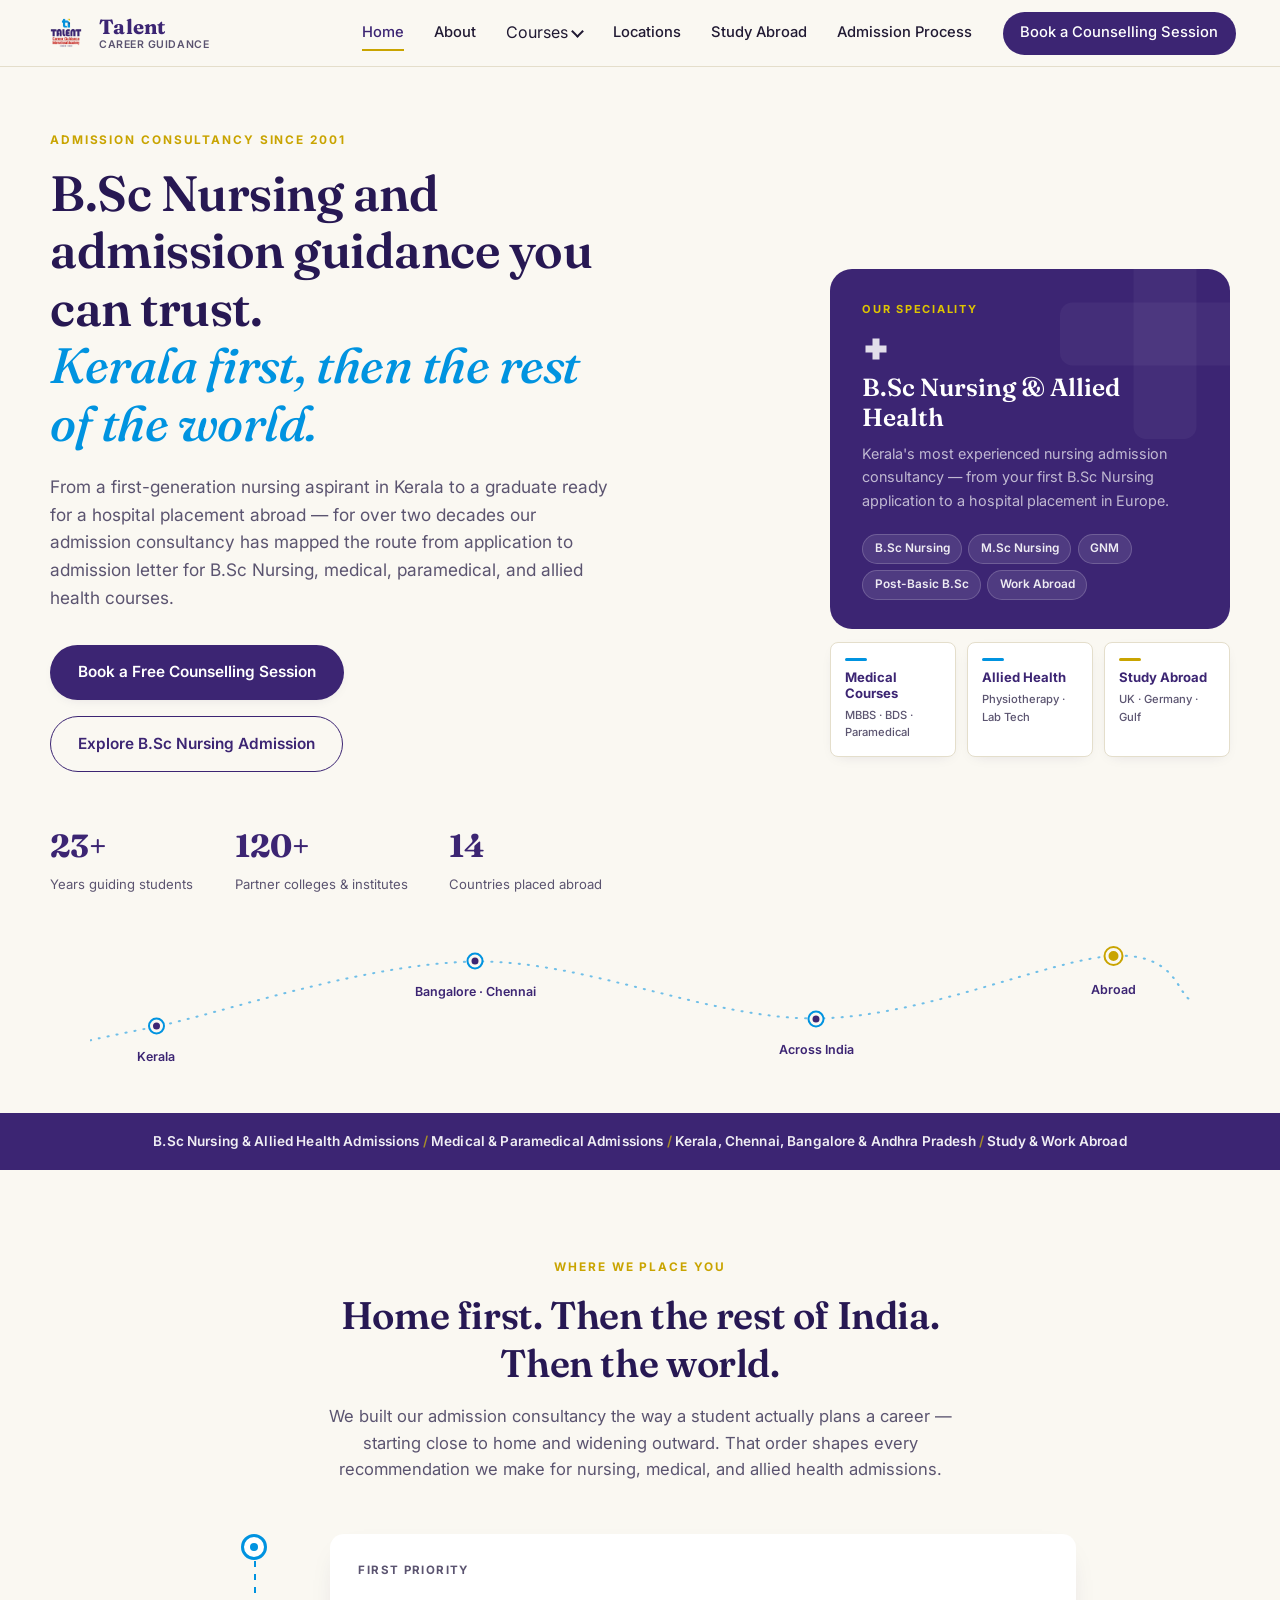
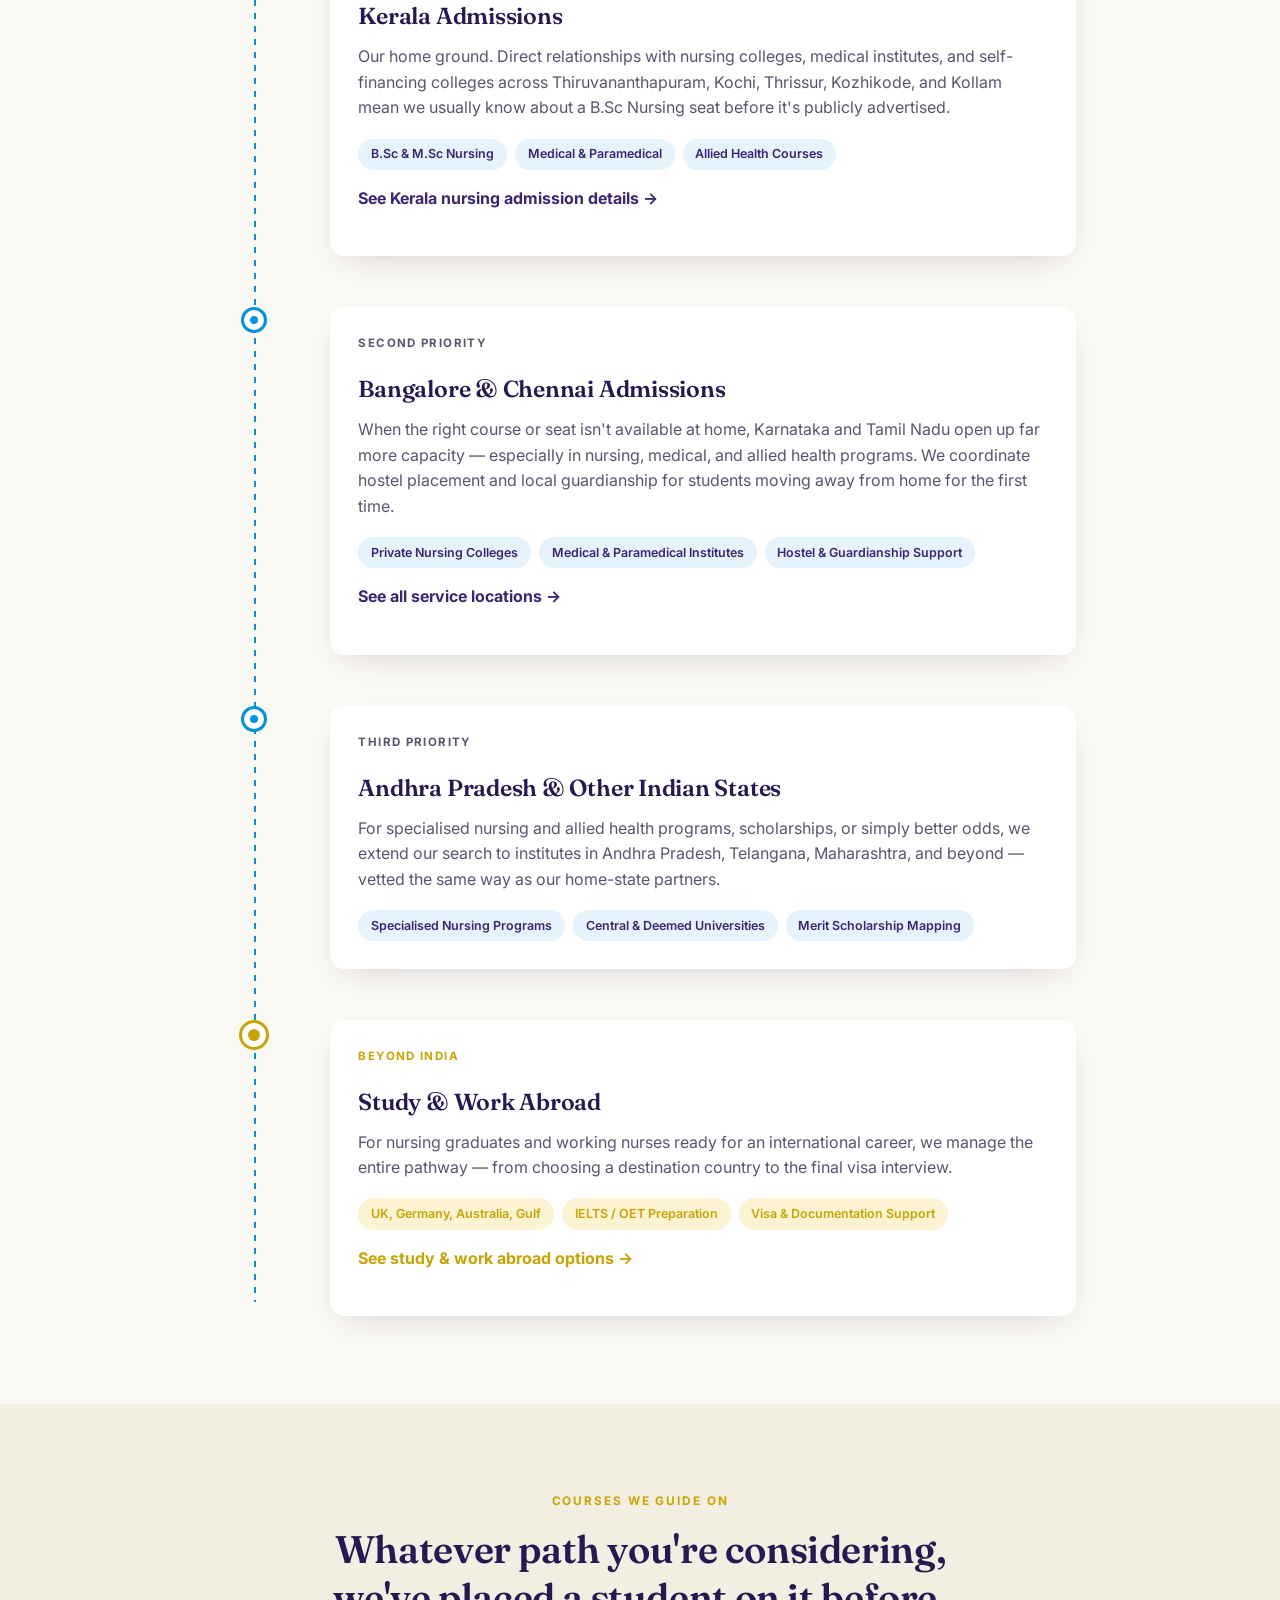
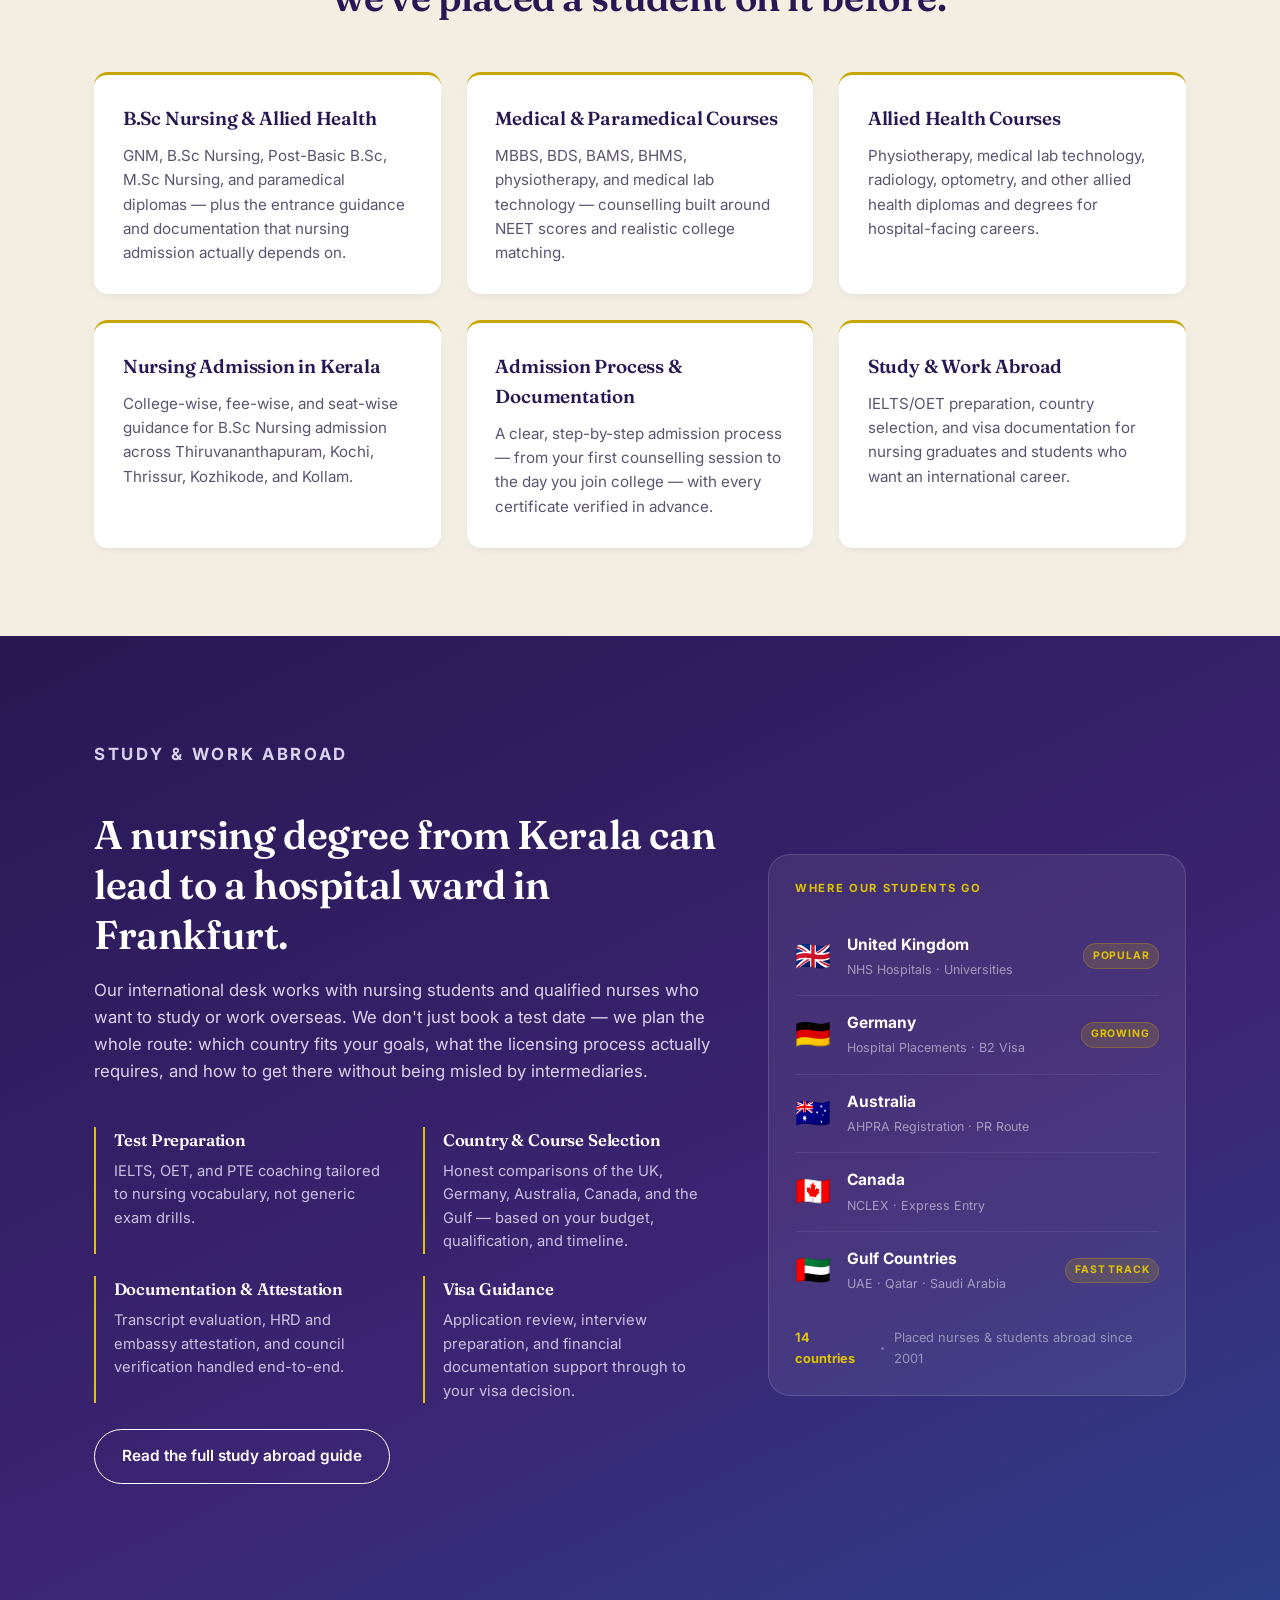
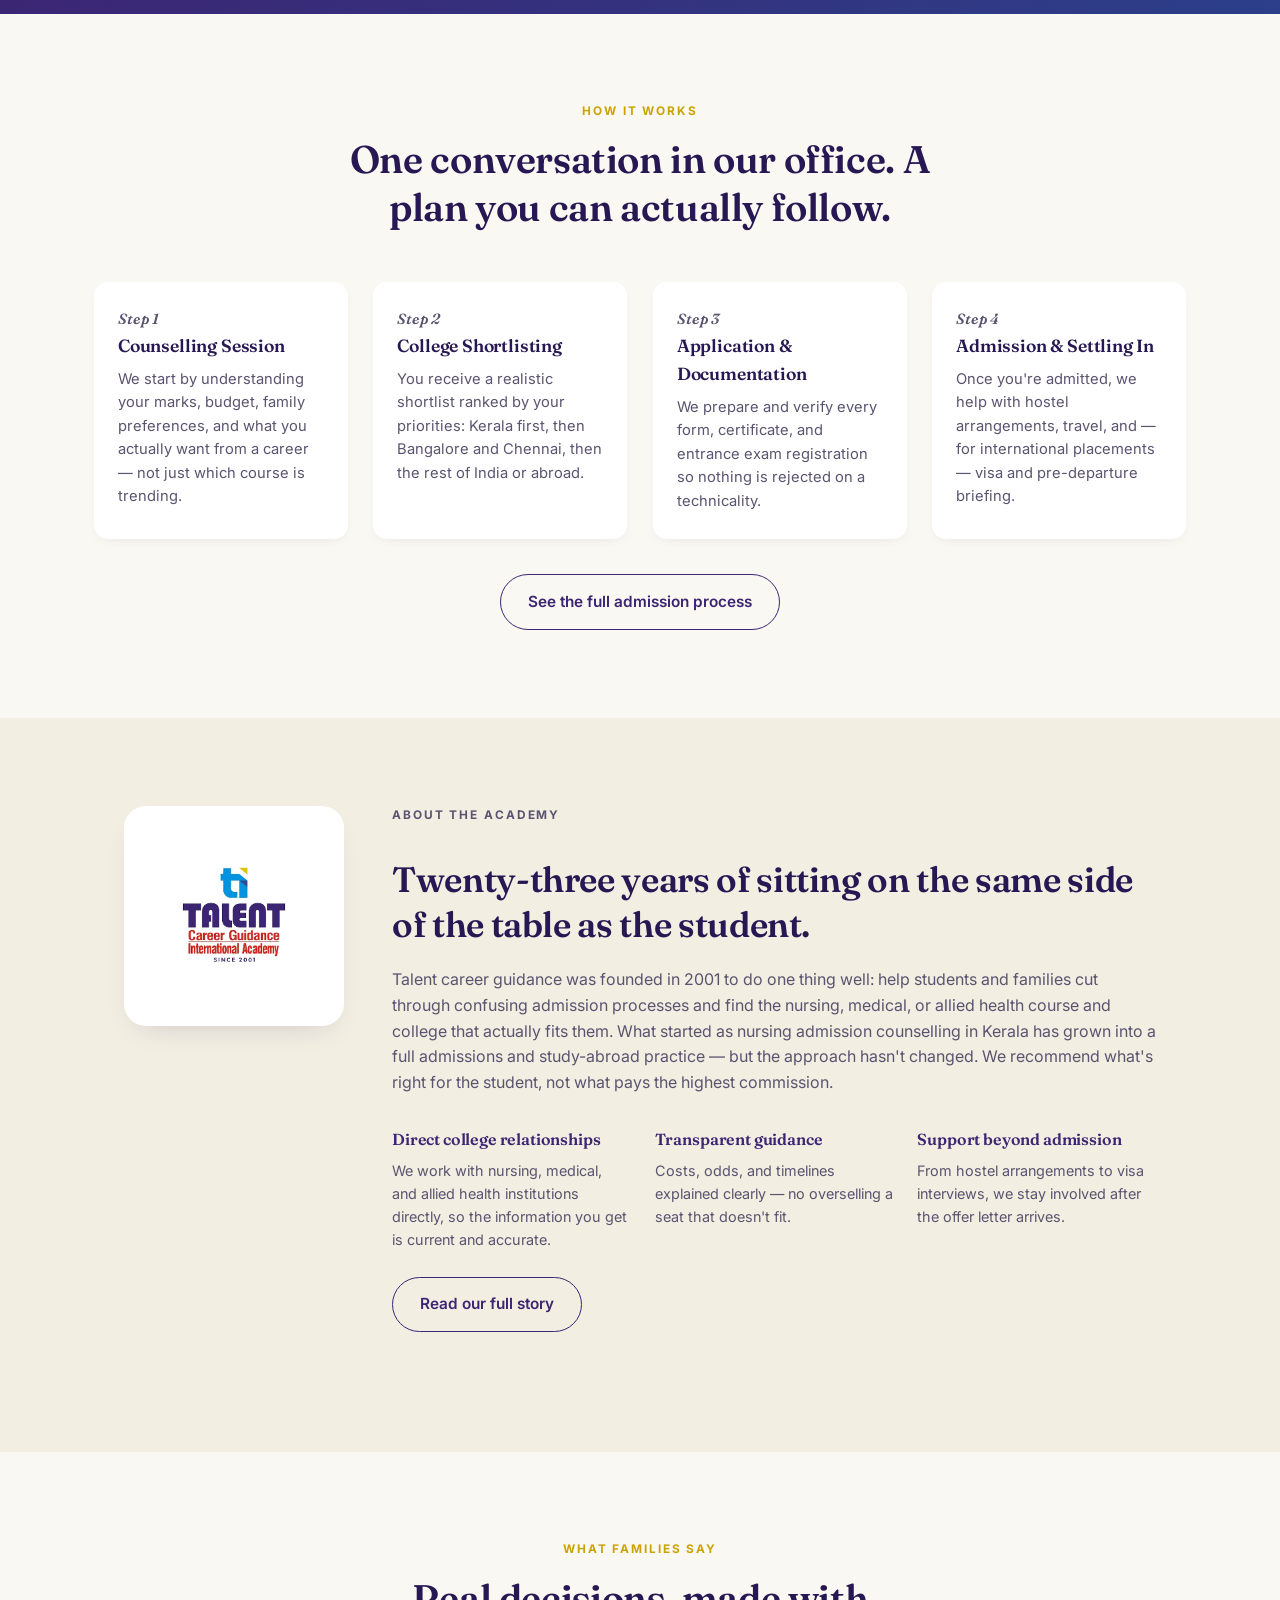
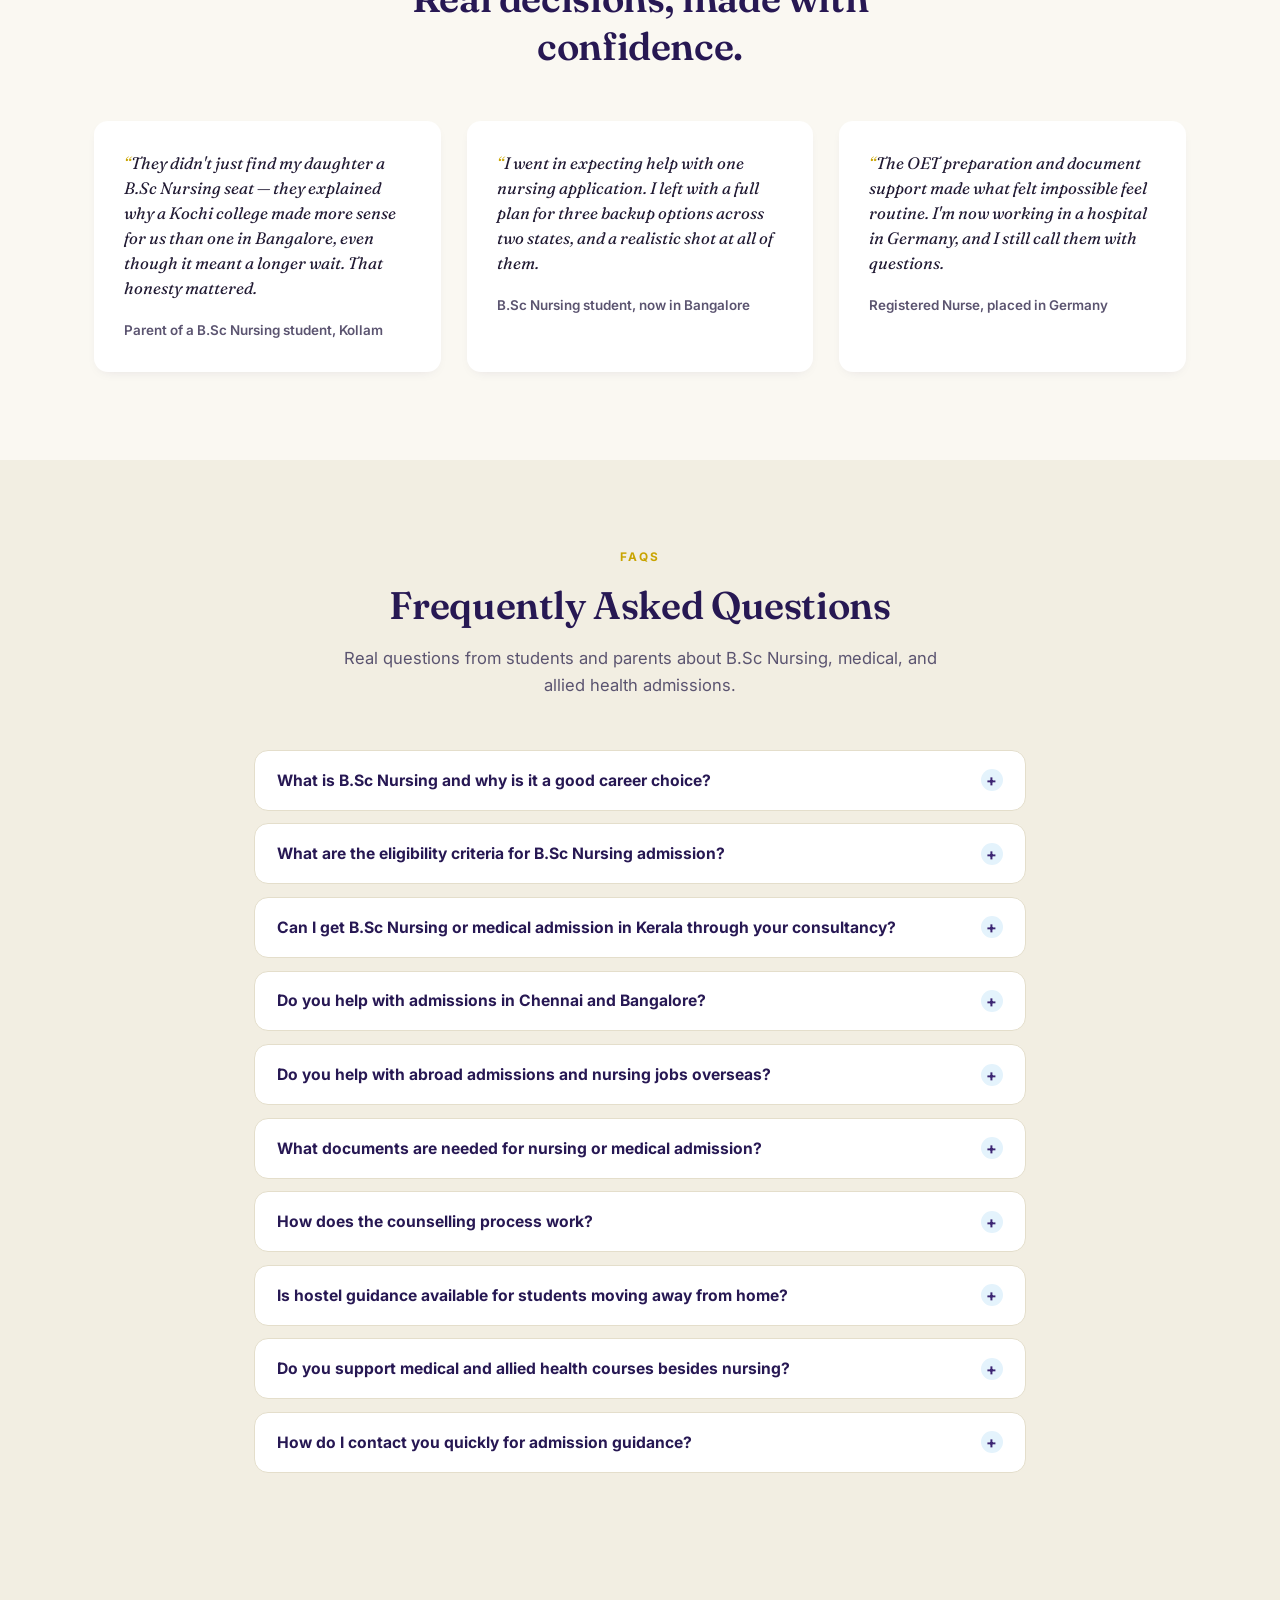
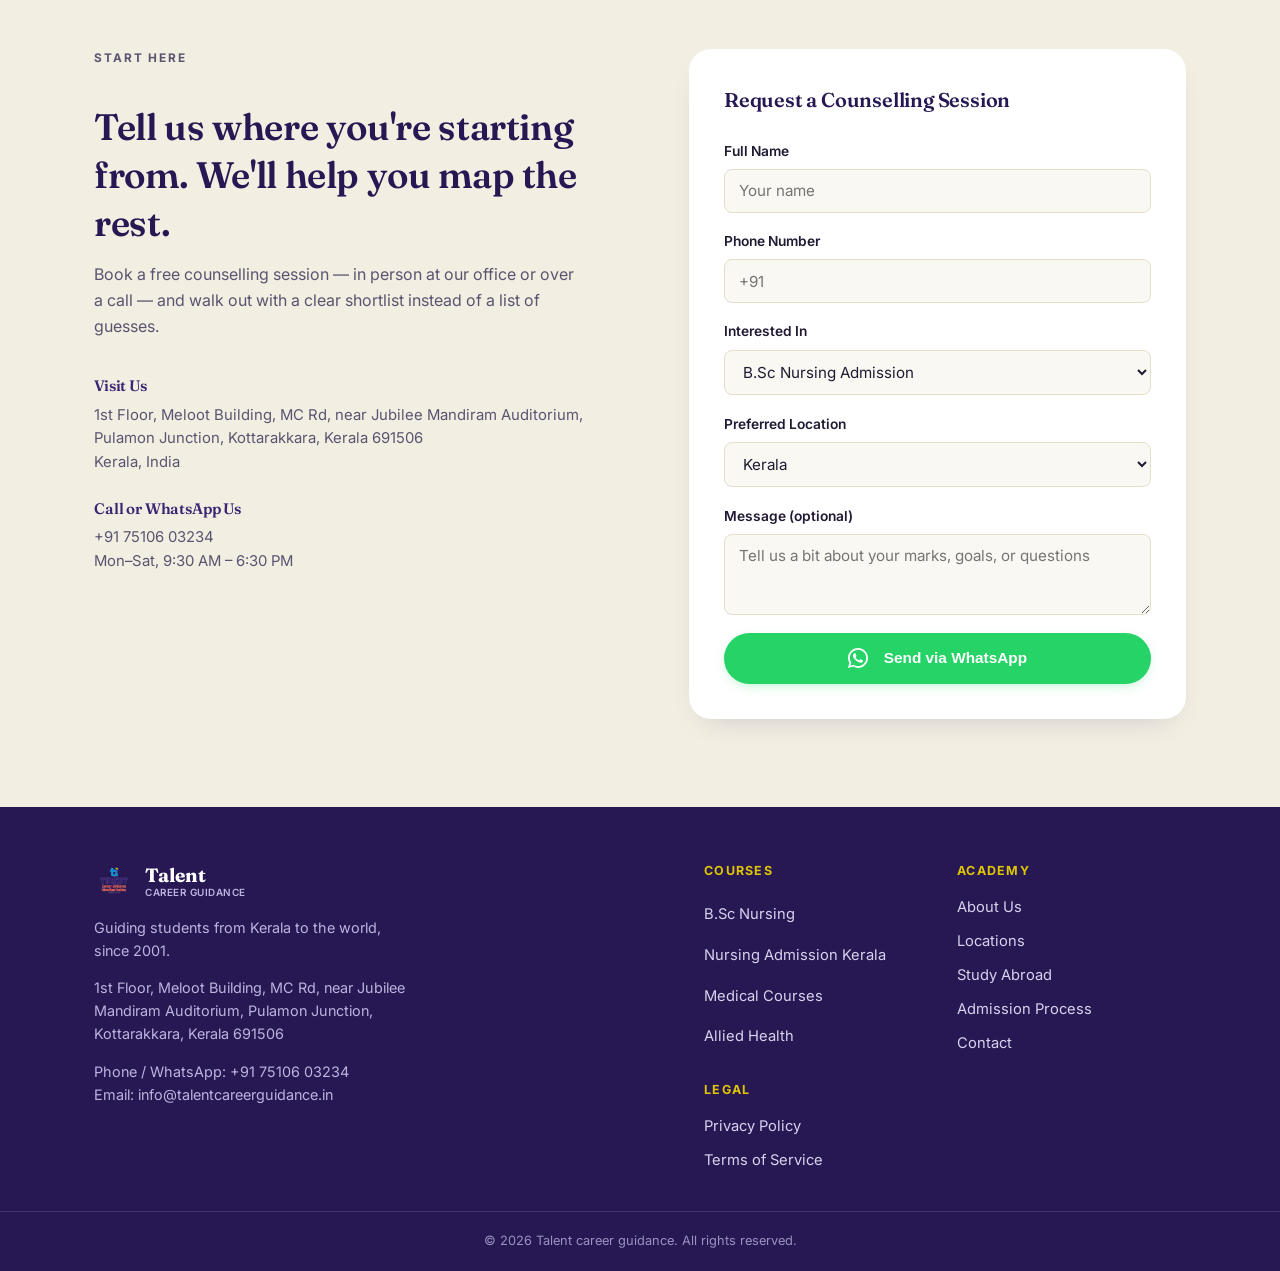
==== commit 611e6f29: "seo" ====
--- a/index.html
+++ b/index.html
@@ -3,33 +3,127 @@
 <head>
 <meta charset="UTF-8">
 <meta name="viewport" content="width=device-width, initial-scale=1.0">
-<title>Talent Career Guidance International Academy — Since 2001</title>
-<meta name="description" content="Talent Career Guidance International Academy helps students secure admission to nursing, engineering and other professional courses across Kerala, Bangalore, Chennai, and abroad.">
+<title>B.Sc Nursing & Admission Consultancy in Kerala | Talent Career Guidance</title>
+<meta name="description" content="Trusted admission consultancy since 2001 for B.Sc Nursing, medical, paramedical and allied health courses in Kerala, Chennai, Bangalore, Andhra Pradesh, and abroad. Book a free counselling session.">
+<link rel="canonical" href="https://www.talentcareerguidance.in/">
+
+<!-- Favicons -->
+<link rel="icon" type="image/png" sizes="32x32" href="assets/icons/favicon-32x32.png">
+<link rel="icon" type="image/png" sizes="16x16" href="assets/icons/favicon-16x16.png">
+<link rel="apple-touch-icon" sizes="180x180" href="assets/icons/apple-touch-icon.png">
+<link rel="icon" href="assets/icons/favicon.ico">
+<link rel="manifest" href="manifest.webmanifest">
+<meta name="theme-color" content="#3C2573">
+
+<!-- Open Graph -->
+<meta property="og:type" content="website">
+<meta property="og:site_name" content="Talent career guidance">
+<meta property="og:title" content="B.Sc Nursing & Admission Consultancy in Kerala | Talent Career Guidance">
+<meta property="og:description" content="Trusted admission consultancy since 2001 for B.Sc Nursing, medical, paramedical and allied health courses in Kerala, Chennai, Bangalore, Andhra Pradesh, and abroad. Book a free counselling session.">
+<meta property="og:url" content="https://www.talentcareerguidance.in/">
+<meta property="og:image" content="https://www.talentcareerguidance.in/assets/logo.png">
+<meta property="og:locale" content="en_IN">
+
+<!-- Twitter -->
+<meta name="twitter:card" content="summary_large_image">
+<meta name="twitter:title" content="B.Sc Nursing & Admission Consultancy in Kerala | Talent Career Guidance">
+<meta name="twitter:description" content="Trusted admission consultancy since 2001 for B.Sc Nursing, medical, paramedical and allied health courses in Kerala, Chennai, Bangalore, Andhra Pradesh, and abroad. Book a free counselling session.">
+<meta name="twitter:image" content="https://www.talentcareerguidance.in/assets/logo.png">
+
 <link rel="preconnect" href="https://fonts.googleapis.com">
 <link rel="preconnect" href="https://fonts.gstatic.com" crossorigin>
 <link href="https://fonts.googleapis.com/css2?family=Fraunces:ital,opsz,wght@0,9..144,300;0,9..144,400;0,9..144,500;0,9..144,600;0,9..144,700;1,9..144,500&family=Inter:wght@400;500;600;700;800&display=swap" rel="stylesheet">
 <link rel="stylesheet" href="styles.css">
+<script type="application/ld+json">
+{
+  "@context": "https://schema.org",
+  "@type": "EducationalOrganization",
+  "name": "Talent career guidance",
+  "alternateName": "Talent Career Guidance",
+  "url": "https://www.talentcareerguidance.in/",
+  "logo": "https://www.talentcareerguidance.in/assets/logo.png",
+  "image": "https://www.talentcareerguidance.in/assets/logo.png",
+  "description": "Educational consultancy guiding students to admissions in B.Sc Nursing, medical, paramedical and allied health courses across Kerala, Chennai, Bangalore, Andhra Pradesh, and abroad.",
+  "foundingDate": "2001",
+  "address": {
+    "@type": "PostalAddress",
+    "streetAddress": "1st Floor, Meloot Building, MC Rd, near Jubilee Mandiram Auditorium, Pulamon Junction",
+    "addressLocality": "Kottarakkara",
+    "addressRegion": "Kerala",
+    "postalCode": "691506",
+    "addressCountry": "IN"
+  },
+  "geo": {
+    "@type": "GeoCoordinates",
+    "latitude": 9.0739,
+    "longitude": 76.7727
+  },
+  "telephone": "+917510603234",
+  "email": "info@talentcareerguidance.in",
+  "areaServed": ["Kerala", "Chennai", "Bangalore", "Andhra Pradesh", "India", "Abroad"],
+  "sameAs": []
+}
+</script>
+<script type="application/ld+json">
+{
+  "@context": "https://schema.org",
+  "@type": "LocalBusiness",
+  "name": "Talent career guidance",
+  "image": "https://www.talentcareerguidance.in/assets/logo.png",
+  "url": "https://www.talentcareerguidance.in/",
+  "telephone": "+917510603234",
+  "priceRange": "Free counselling",
+  "address": {
+    "@type": "PostalAddress",
+    "streetAddress": "1st Floor, Meloot Building, MC Rd, near Jubilee Mandiram Auditorium, Pulamon Junction",
+    "addressLocality": "Kottarakkara",
+    "addressRegion": "Kerala",
+    "postalCode": "691506",
+    "addressCountry": "IN"
+  },
+  "geo": {
+    "@type": "GeoCoordinates",
+    "latitude": 9.0739,
+    "longitude": 76.7727
+  },
+  "openingHoursSpecification": {
+    "@type": "OpeningHoursSpecification",
+    "dayOfWeek": ["Monday","Tuesday","Wednesday","Thursday","Friday","Saturday"],
+    "opens": "09:30",
+    "closes": "18:30"
+  }
+}
+</script>
 </head>
 <body>
 
 <!-- ============ HEADER ============ -->
 <header class="site-header" id="top">
   <div class="header-inner">
-    <a class="brand" href="#top">
-      <img src="assets/logo.png" alt="Talent Career Guidance International Academy" class="brand-mark">
+    <a class="brand" href="index.html">
+      <img src="assets/logo.png" alt="Talent career guidance logo" class="brand-mark">
       <span class="brand-text">
         <span class="brand-name">Talent</span>
-        <span class="brand-sub">Career Guidance International Academy</span>
+        <span class="brand-sub">career guidance</span>
       </span>
     </a>
 
     <nav class="main-nav" id="main-nav">
-      <a href="#destinations">Where We Place You</a>
-      <a href="#courses">Courses</a>
-      <a href="#abroad">Study Abroad</a>
-      <a href="#process">How It Works</a>
-      <a href="#about">About</a>
-      <a href="#contact" class="nav-cta"> <span class="button"> Book a Counselling Session </span> </a>
+      <a href="index.html" class=" active">Home</a>
+      <a href="about.html" class="">About</a>
+      <div class="has-dropdown">
+        <span class="dropdown-toggle" tabindex="0">Courses <span class="dropdown-caret"></span></span>
+        <div class="dropdown-menu">
+          <a href="bsc-nursing.html">B.Sc Nursing Admission</a>
+          <a href="nursing-admission-kerala.html">Nursing Admission in Kerala</a>
+          <a href="medical-courses.html">Medical &amp; MBBS/BDS Courses</a>
+          <a href="allied-health-courses.html">Paramedical &amp; Allied Health</a>
+        </div>
+      </div>
+      <a href="locations.html" class="">Locations</a>
+      <a href="abroad-admissions.html" class="">Study Abroad</a>
+      <a href="admission-process.html" class="">Admission Process</a>
+      <a href="contact.html" class="nav-cta"> <span class="button"> Book a Counselling Session </span> </a>
     </nav>
 
     <button class="nav-toggle" id="nav-toggle" aria-label="Toggle navigation" aria-expanded="false">
@@ -42,12 +136,12 @@
 <section class="hero">
   <div class="hero-grid">
     <div class="hero-copy">
-      <p class="eyebrow">Guiding students since 2001</p>
-      <h1 class="hero-title">Your seat is out there. <span class="hero-title-accent">We know exactly which road leads to it.</span></h1>
-      <p class="hero-sub">From a first‑generation nursing aspirant from Kerala to an engineering hopeful eyeing Bangalore, or a graduate ready for a hospital in Germany — for over two decades we've mapped the route from application to admission letter.</p>
+      <p class="eyebrow">Admission consultancy since 2001</p>
+      <h1 class="hero-title">B.Sc Nursing and admission guidance you can trust. <span class="hero-title-accent">Kerala first, then the rest of the world.</span></h1>
+      <p class="hero-sub">From a first-generation nursing aspirant in Kerala to a graduate ready for a hospital placement abroad — for over two decades our admission consultancy has mapped the route from application to admission letter for B.Sc Nursing, medical, paramedical, and allied health courses.</p>
       <div class="hero-actions">
-        <a href="#contact" class="btn btn-primary">Book a Free Counselling Session</a>
-        <a href="#destinations" class="btn btn-ghost">See Where Students Go</a>
+        <a href="contact.html" class="btn btn-primary">Book a Free Counselling Session</a>
+        <a href="bsc-nursing.html" class="btn btn-ghost">Explore B.Sc Nursing Admission</a>
       </div>
       <div class="hero-stats">
         <div class="stat"><span class="stat-num">23+</span><span class="stat-label">Years guiding students</span></div>
@@ -58,7 +152,6 @@
 
     <div class="hero-disciplines">
       <div class="discipline-featured">
-        <!-- Decorative cross in the card background -->
         <svg class="discipline-cross-bg" viewBox="0 0 100 100" aria-hidden="true">
           <rect x="35" y="0" width="30" height="100" rx="6"/>
           <rect x="0" y="35" width="100" height="30" rx="6"/>
@@ -67,32 +160,32 @@
         <svg class="discipline-cross-icon" viewBox="0 0 24 24" fill="none" aria-hidden="true">
           <path d="M9 3h6v6h6v6h-6v6H9v-6H3V9h6V3z" fill="currentColor"/>
         </svg>
-        <div class="discipline-title">Nursing &amp; Allied Health</div>
-        <p class="discipline-desc">Kerala's most experienced admissions partner — from your first B.Sc application to a hospital placement in Europe.</p>
+        <div class="discipline-title">B.Sc Nursing &amp; Allied Health</div>
+        <p class="discipline-desc">Kerala's most experienced nursing admission consultancy — from your first B.Sc Nursing application to a hospital placement in Europe.</p>
         <ul class="discipline-tags">
-          <li>B.Sc Nursing</li>
+          <li><a href="bsc-nursing.html" style="color:inherit">B.Sc Nursing</a></li>
           <li>M.Sc Nursing</li>
           <li>GNM</li>
           <li>Post-Basic B.Sc</li>
-          <li>Work Abroad</li>
+          <li><a href="abroad-admissions.html" style="color:inherit">Work Abroad</a></li>
         </ul>
       </div>
       <div class="discipline-row">
-        <div class="discipline-card">
+        <a href="medical-courses.html" class="discipline-card">
           <span class="discipline-card-accent dc-sky"></span>
-          <span class="discipline-card-name">Engineering</span>
-          <span class="discipline-card-sub">B.Tech · B.E · Diploma</span>
-        </div>
-        <div class="discipline-card">
+          <span class="discipline-card-name">Medical Courses</span>
+          <span class="discipline-card-sub">MBBS · BDS · Paramedical</span>
+        </a>
+        <a href="allied-health-courses.html" class="discipline-card">
           <span class="discipline-card-accent dc-sky"></span>
-          <span class="discipline-card-name">Medicine</span>
-          <span class="discipline-card-sub">MBBS · BDS · Paramedical</span>
-        </div>
-        <div class="discipline-card">
+          <span class="discipline-card-name">Allied Health</span>
+          <span class="discipline-card-sub">Physiotherapy · Lab Tech</span>
+        </a>
+        <a href="abroad-admissions.html" class="discipline-card">
           <span class="discipline-card-accent dc-gold"></span>
           <span class="discipline-card-name">Study Abroad</span>
           <span class="discipline-card-sub">UK · Germany · Gulf</span>
-        </div>
+        </a>
       </div>
     </div>
   </div>
@@ -110,62 +203,60 @@
 
 <!-- ============ TRUST STRIP ============ -->
 <section class="trust-strip">
-  <marquee> <p class="trust-item">Nursing &amp; Allied Health Admissions  <span class="trust-divider">/</span> Engineering &amp; Diploma Admissions  <span class="trust-divider">/</span> Management &amp; Paramedical Courses </p> </marquee>
-</section>
-
-<!-- ============ DESTINATIONS (signature route section) ============ -->
+  <div class="trust-inner">
+    <p class="trust-item">B.Sc Nursing &amp; Allied Health Admissions <span class="trust-divider">/</span> Medical &amp; Paramedical Admissions <span class="trust-divider">/</span> Kerala, Chennai, Bangalore &amp; Andhra Pradesh <span class="trust-divider">/</span> Study &amp; Work Abroad</p>
+  </div>
+</section>
+
+<!-- ============ DESTINATIONS ============ -->
 <section class="destinations" id="destinations">
   <div class="section-head">
     <p class="eyebrow">Where we place you</p>
     <h2>Home first. Then the rest of India. Then the world.</h2>
-    <p class="section-intro">We built our network the way a student actually plans a career — starting close to home and widening outward. That order shapes everything we recommend.</p>
+    <p class="section-intro">We built our admission consultancy the way a student actually plans a career — starting close to home and widening outward. That order shapes every recommendation we make for nursing, medical, and allied health admissions.</p>
   </div>
 
   <div class="route-map">
     <div class="route-line" aria-hidden="true"></div>
 
     <article class="route-card priority-1">
-      <div class="route-marker">
-        <span class="marker-icon" aria-hidden="true"></span>
-      </div>
+      <div class="route-marker"><span class="marker-icon" aria-hidden="true"></span></div>
       <div class="route-card-body">
         <p class="route-rank">First priority</p>
-        <h3>Kerala</h3>
-        <p>Our home ground. Direct relationships with nursing colleges, engineering institutes, and self-financing colleges across Thiruvananthapuram, Kochi, Thrissur, Kozhikode, and Kollam mean we usually know about a seat before it's publicly advertised.</p>
+        <h3>Kerala Admissions</h3>
+        <p>Our home ground. Direct relationships with nursing colleges, medical institutes, and self-financing colleges across Thiruvananthapuram, Kochi, Thrissur, Kozhikode, and Kollam mean we usually know about a B.Sc Nursing seat before it's publicly advertised.</p>
         <ul class="route-tags">
           <li>B.Sc &amp; M.Sc Nursing</li>
-          <li>KEAM-linked Engineering</li>
-          <li>Paramedical &amp; Allied Health</li>
+          <li>Medical &amp; Paramedical</li>
+          <li>Allied Health Courses</li>
         </ul>
+        <p style="margin-top:1rem"><a href="nursing-admission-kerala.html" class="card-link" style="font-weight:700;color:var(--indigo)">See Kerala nursing admission details →</a></p>
       </div>
     </article>
 
     <article class="route-card priority-2">
-      <div class="route-marker">
-        <span class="marker-icon" aria-hidden="true"></span>
-      </div>
+      <div class="route-marker"><span class="marker-icon" aria-hidden="true"></span></div>
       <div class="route-card-body">
         <p class="route-rank">Second priority</p>
-        <h3>Bangalore &amp; Chennai</h3>
-        <p>When the right course or seat isn't available at home, Karnataka and Tamil Nadu open up far more capacity — especially in engineering, nursing, and management. We coordinate hostel placement and local guardianship for students moving away from home for the first time.</p>
+        <h3>Bangalore &amp; Chennai Admissions</h3>
+        <p>When the right course or seat isn't available at home, Karnataka and Tamil Nadu open up far more capacity — especially in nursing, medical, and allied health programs. We coordinate hostel placement and local guardianship for students moving away from home for the first time.</p>
         <ul class="route-tags">
-          <li>Deemed University Engineering</li>
           <li>Private Nursing Colleges</li>
-          <li>MBA &amp; Allied Courses</li>
+          <li>Medical &amp; Paramedical Institutes</li>
+          <li>Hostel &amp; Guardianship Support</li>
         </ul>
+        <p style="margin-top:1rem"><a href="locations.html" class="card-link" style="font-weight:700;color:var(--indigo)">See all service locations →</a></p>
       </div>
     </article>
 
     <article class="route-card priority-3">
-      <div class="route-marker">
-        <span class="marker-icon" aria-hidden="true"></span>
-      </div>
+      <div class="route-marker"><span class="marker-icon" aria-hidden="true"></span></div>
       <div class="route-card-body">
         <p class="route-rank">Third priority</p>
-        <h3>Other Indian States</h3>
-        <p>For specialised programs, scholarships, or simply better odds, we extend our search to institutes in Maharashtra, Telangana, Andhra Pradesh, and beyond — vetted the same way as our home-state partners.</p>
+        <h3>Andhra Pradesh &amp; Other Indian States</h3>
+        <p>For specialised nursing and allied health programs, scholarships, or simply better odds, we extend our search to institutes in Andhra Pradesh, Telangana, Maharashtra, and beyond — vetted the same way as our home-state partners.</p>
         <ul class="route-tags">
-          <li>Specialised Engineering Branches</li>
+          <li>Specialised Nursing Programs</li>
           <li>Central &amp; Deemed Universities</li>
           <li>Merit Scholarship Mapping</li>
         </ul>
@@ -173,18 +264,17 @@
     </article>
 
     <article class="route-card priority-4">
-      <div class="route-marker">
-        <span class="marker-icon marker-final" aria-hidden="true"></span>
-      </div>
+      <div class="route-marker"><span class="marker-icon marker-final" aria-hidden="true"></span></div>
       <div class="route-card-body">
         <p class="route-rank">Beyond India</p>
         <h3>Study &amp; Work Abroad</h3>
-        <p>For students and working nurses ready for an international career, we manage the entire pathway — from choosing a destination country to the final visa interview.</p>
+        <p>For nursing graduates and working nurses ready for an international career, we manage the entire pathway — from choosing a destination country to the final visa interview.</p>
         <ul class="route-tags">
           <li>UK, Germany, Australia, Gulf</li>
           <li>IELTS / OET Preparation</li>
           <li>Visa &amp; Documentation Support</li>
         </ul>
+        <p style="margin-top:1rem"><a href="abroad-admissions.html" class="card-link" style="font-weight:700;color:var(--gold)">See study &amp; work abroad options →</a></p>
       </div>
     </article>
   </div>
@@ -198,30 +288,30 @@
   </div>
 
   <div class="course-grid">
-    <div class="course-card">
-      <h3>Nursing &amp; Allied Health</h3>
-      <p>GNM, B.Sc Nursing, Post-Basic B.Sc, M.Sc Nursing, and paramedical diplomas — plus the entrance coaching and documentation that admission actually depends on.</p>
-    </div>
-    <div class="course-card">
-      <h3>Engineering &amp; Technology</h3>
-      <p>B.Tech and diploma admissions across every major branch, with guidance on KEAM, management quota, and lateral entry options.</p>
-    </div>
-    <div class="course-card">
-      <h3>Medical &amp; Paramedical</h3>
+    <a href="bsc-nursing.html" class="course-card">
+      <h3>B.Sc Nursing &amp; Allied Health</h3>
+      <p>GNM, B.Sc Nursing, Post-Basic B.Sc, M.Sc Nursing, and paramedical diplomas — plus the entrance guidance and documentation that nursing admission actually depends on.</p>
+    </a>
+    <a href="medical-courses.html" class="course-card">
+      <h3>Medical &amp; Paramedical Courses</h3>
       <p>MBBS, BDS, BAMS, BHMS, physiotherapy, and medical lab technology — counselling built around NEET scores and realistic college matching.</p>
-    </div>
-    <div class="course-card">
-      <h3>Management &amp; Commerce</h3>
-      <p>BBA, BCom, MBA, and aviation/hospitality management programs for students who want a business-facing career.</p>
-    </div>
-    <div class="course-card">
-      <h3>Arts, Science &amp; Design</h3>
-      <p>From psychology and journalism to interior and fashion design — degree options for students charting a less conventional path.</p>
-    </div>
-    <div class="course-card">
-      <h3>Diploma &amp; Skill Programs</h3>
-      <p>Shorter, focused programs for students who want to start working sooner, with clear progression routes into degree courses later.</p>
-    </div>
+    </a>
+    <a href="allied-health-courses.html" class="course-card">
+      <h3>Allied Health Courses</h3>
+      <p>Physiotherapy, medical lab technology, radiology, optometry, and other allied health diplomas and degrees for hospital-facing careers.</p>
+    </a>
+    <a href="nursing-admission-kerala.html" class="course-card">
+      <h3>Nursing Admission in Kerala</h3>
+      <p>College-wise, fee-wise, and seat-wise guidance for B.Sc Nursing admission across Thiruvananthapuram, Kochi, Thrissur, Kozhikode, and Kollam.</p>
+    </a>
+    <a href="admission-process.html" class="course-card">
+      <h3>Admission Process &amp; Documentation</h3>
+      <p>A clear, step-by-step admission process — from your first counselling session to the day you join college — with every certificate verified in advance.</p>
+    </a>
+    <a href="abroad-admissions.html" class="course-card">
+      <h3>Study &amp; Work Abroad</h3>
+      <p>IELTS/OET preparation, country selection, and visa documentation for nursing graduates and students who want an international career.</p>
+    </a>
   </div>
 </section>
 
@@ -231,12 +321,12 @@
     <div class="abroad-copy">
       <p class="eyebrow eyebrow-light">Study &amp; work abroad</p>
       <h2>A nursing degree from Kerala can lead to a hospital ward in Frankfurt.</h2>
-      <p>Our international desk works with students and qualified nurses who want to study or work overseas. We don't just book a test date — we plan the whole route: which country fits your goals, what the licensing process actually requires, and how to get there without being misled by intermediaries.</p>
+      <p>Our international desk works with nursing students and qualified nurses who want to study or work overseas. We don't just book a test date — we plan the whole route: which country fits your goals, what the licensing process actually requires, and how to get there without being misled by intermediaries.</p>
 
       <div class="abroad-points">
         <div class="abroad-point">
           <h4>Test Preparation</h4>
-          <p>IELTS, OET, and PTE coaching tailored to nursing and engineering vocabulary, not generic exam drills.</p>
+          <p>IELTS, OET, and PTE coaching tailored to nursing vocabulary, not generic exam drills.</p>
         </div>
         <div class="abroad-point">
           <h4>Country &amp; Course Selection</h4>
@@ -251,47 +341,33 @@
           <p>Application review, interview preparation, and financial documentation support through to your visa decision.</p>
         </div>
       </div>
+      <p style="margin-top:1.6rem"><a href="abroad-admissions.html" class="btn btn-ghost" style="border-color:#fff;color:#fff">Read the full study abroad guide</a></p>
     </div>
 
     <div class="abroad-visual">
       <div class="abroad-visual-label">Where our students go</div>
       <div class="abroad-dest-list">
         <div class="abroad-dest-item">
-          <span class="abroad-dest-flag">🇬🇧</span>
-          <div class="abroad-dest-info">
-            <span class="abroad-dest-country">United Kingdom</span>
-            <span class="abroad-dest-detail">NHS Hospitals · Universities</span>
-          </div>
+          <span class="abroad-dest-flag" role="img" aria-label="United Kingdom flag">🇬🇧</span>
+          <div class="abroad-dest-info"><span class="abroad-dest-country">United Kingdom</span><span class="abroad-dest-detail">NHS Hospitals · Universities</span></div>
           <span class="abroad-dest-badge">Popular</span>
         </div>
         <div class="abroad-dest-item">
-          <span class="abroad-dest-flag">🇩🇪</span>
-          <div class="abroad-dest-info">
-            <span class="abroad-dest-country">Germany</span>
-            <span class="abroad-dest-detail">Hospital Placements · B2 Visa</span>
-          </div>
+          <span class="abroad-dest-flag" role="img" aria-label="Germany flag">🇩🇪</span>
+          <div class="abroad-dest-info"><span class="abroad-dest-country">Germany</span><span class="abroad-dest-detail">Hospital Placements · B2 Visa</span></div>
           <span class="abroad-dest-badge">Growing</span>
         </div>
         <div class="abroad-dest-item">
-          <span class="abroad-dest-flag">🇦🇺</span>
-          <div class="abroad-dest-info">
-            <span class="abroad-dest-country">Australia</span>
-            <span class="abroad-dest-detail">AHPRA Registration · PR Route</span>
-          </div>
+          <span class="abroad-dest-flag" role="img" aria-label="Australia flag">🇦🇺</span>
+          <div class="abroad-dest-info"><span class="abroad-dest-country">Australia</span><span class="abroad-dest-detail">AHPRA Registration · PR Route</span></div>
         </div>
         <div class="abroad-dest-item">
-          <span class="abroad-dest-flag">🇨🇦</span>
-          <div class="abroad-dest-info">
-            <span class="abroad-dest-country">Canada</span>
-            <span class="abroad-dest-detail">NCLEX · Express Entry</span>
-          </div>
+          <span class="abroad-dest-flag" role="img" aria-label="Canada flag">🇨🇦</span>
+          <div class="abroad-dest-info"><span class="abroad-dest-country">Canada</span><span class="abroad-dest-detail">NCLEX · Express Entry</span></div>
         </div>
         <div class="abroad-dest-item">
-          <span class="abroad-dest-flag">🇦🇪</span>
-          <div class="abroad-dest-info">
-            <span class="abroad-dest-country">Gulf Countries</span>
-            <span class="abroad-dest-detail">UAE · Qatar · Saudi Arabia</span>
-          </div>
+          <span class="abroad-dest-flag" role="img" aria-label="Gulf countries flag">🇦🇪</span>
+          <div class="abroad-dest-info"><span class="abroad-dest-country">Gulf Countries</span><span class="abroad-dest-detail">UAE · Qatar · Saudi Arabia</span></div>
           <span class="abroad-dest-badge">Fast Track</span>
         </div>
       </div>
@@ -333,23 +409,27 @@
       <p>Once you're admitted, we help with hostel arrangements, travel, and — for international placements — visa and pre-departure briefing.</p>
     </div>
   </div>
+  <div style="text-align:center;margin-top:2.2rem">
+    <a href="admission-process.html" class="btn btn-ghost">See the full admission process</a>
+  </div>
 </section>
 
 <!-- ============ ABOUT ============ -->
 <section class="about" id="about">
   <div class="about-inner">
     <div class="about-mark">
-      <img src="assets/icon-mark.png" alt="" aria-hidden="true">
+      <img src="assets/icon-mark.png" alt="Talent career guidance emblem" loading="lazy">
     </div>
     <div class="about-copy">
       <p class="eyebrow">About the academy</p>
       <h2>Twenty-three years of sitting on the same side of the table as the student.</h2>
-      <p>Talent Career Guidance International Academy was founded in 2001 to do one thing well: help students and families cut through confusing admission processes and find the course and college that actually fits them. What started as nursing and engineering counselling in Kerala has grown into a full admissions and study-abroad practice — but the approach hasn't changed. We recommend what's right for the student, not what pays the highest commission.</p>
+      <p>Talent career guidance was founded in 2001 to do one thing well: help students and families cut through confusing admission processes and find the nursing, medical, or allied health course and college that actually fits them. What started as nursing admission counselling in Kerala has grown into a full admissions and study-abroad practice — but the approach hasn't changed. We recommend what's right for the student, not what pays the highest commission.</p>
       <div class="about-values">
-        <div class="value-item"><h4>Direct college relationships</h4><p>We work with institutions directly, so the information you get is current and accurate.</p></div>
+        <div class="value-item"><h4>Direct college relationships</h4><p>We work with nursing, medical, and allied health institutions directly, so the information you get is current and accurate.</p></div>
         <div class="value-item"><h4>Transparent guidance</h4><p>Costs, odds, and timelines explained clearly — no overselling a seat that doesn't fit.</p></div>
         <div class="value-item"><h4>Support beyond admission</h4><p>From hostel arrangements to visa interviews, we stay involved after the offer letter arrives.</p></div>
       </div>
+      <p style="margin-top:1.6rem"><a href="about.html" class="btn btn-ghost">Read our full story</a></p>
     </div>
   </div>
 </section>
@@ -362,17 +442,98 @@
   </div>
   <div class="testimonial-grid">
     <figure class="testimonial-card">
-      <blockquote>They didn't just find my daughter a nursing seat — they explained why a Kochi college made more sense for us than one in Bangalore, even though it meant a longer wait. That honesty mattered.</blockquote>
+      <blockquote>They didn't just find my daughter a B.Sc Nursing seat — they explained why a Kochi college made more sense for us than one in Bangalore, even though it meant a longer wait. That honesty mattered.</blockquote>
       <figcaption>Parent of a B.Sc Nursing student, Kollam</figcaption>
     </figure>
     <figure class="testimonial-card">
-      <blockquote>I went in expecting help with one engineering application. I left with a full plan for three backup options across two states, and a realistic shot at all of them.</blockquote>
-      <figcaption>B.Tech student, now in Bangalore</figcaption>
+      <blockquote>I went in expecting help with one nursing application. I left with a full plan for three backup options across two states, and a realistic shot at all of them.</blockquote>
+      <figcaption>B.Sc Nursing student, now in Bangalore</figcaption>
     </figure>
     <figure class="testimonial-card">
       <blockquote>The OET preparation and document support made what felt impossible feel routine. I'm now working in a hospital in Germany, and I still call them with questions.</blockquote>
       <figcaption>Registered Nurse, placed in Germany</figcaption>
     </figure>
+  </div>
+</section>
+
+<!-- ============ FAQ ============ -->
+<section class="faq" id="faq">
+  <div class="section-head">
+    <p class="eyebrow">FAQs</p>
+    <h2>Frequently Asked Questions</h2>
+    <p class="section-intro">Real questions from students and parents about B.Sc Nursing, medical, and allied health admissions.</p>
+  </div>
+  <div class="faq-list">
+    <div class="faq-item">
+      <button class="faq-question" aria-expanded="false">
+        <span>What is B.Sc Nursing and why is it a good career choice?</span>
+        <span class="faq-icon">+</span>
+      </button>
+      <div class="faq-answer"><div class="faq-answer-inner"><p>B.Sc Nursing is a four-year undergraduate degree that prepares students for a professional nursing career in hospitals in India and abroad. It combines classroom learning with supervised clinical practice and is one of the most in-demand allied health qualifications today.</p></div></div>
+    </div>
+    <div class="faq-item">
+      <button class="faq-question" aria-expanded="false">
+        <span>What are the eligibility criteria for B.Sc Nursing admission?</span>
+        <span class="faq-icon">+</span>
+      </button>
+      <div class="faq-answer"><div class="faq-answer-inner"><p>Most colleges require a pass in Class 12 with Physics, Chemistry, and Biology, along with a minimum aggregate percentage set by the college or state authority. Age limits and entrance exam requirements vary by state — our counsellors check your specific eligibility during the free counselling session.</p></div></div>
+    </div>
+    <div class="faq-item">
+      <button class="faq-question" aria-expanded="false">
+        <span>Can I get B.Sc Nursing or medical admission in Kerala through your consultancy?</span>
+        <span class="faq-icon">+</span>
+      </button>
+      <div class="faq-answer"><div class="faq-answer-inner"><p>Yes. Kerala is our home ground and our strongest area of expertise. We work directly with nursing, medical, and allied health colleges across Thiruvananthapuram, Kochi, Thrissur, Kozhikode, and Kollam.</p></div></div>
+    </div>
+    <div class="faq-item">
+      <button class="faq-question" aria-expanded="false">
+        <span>Do you help with admissions in Chennai and Bangalore?</span>
+        <span class="faq-icon">+</span>
+      </button>
+      <div class="faq-answer"><div class="faq-answer-inner"><p>Yes. When the right seat isn't available in Kerala, we extend the search to trusted nursing, medical, and paramedical colleges in Chennai and Bangalore, including hostel and local guardianship support.</p></div></div>
+    </div>
+    <div class="faq-item">
+      <button class="faq-question" aria-expanded="false">
+        <span>Do you help with abroad admissions and nursing jobs overseas?</span>
+        <span class="faq-icon">+</span>
+      </button>
+      <div class="faq-answer"><div class="faq-answer-inner"><p>Yes. Our international desk supports IELTS/OET preparation, country and course selection, documentation and attestation, and visa guidance for students and nurses aiming to study or work in the UK, Germany, Australia, Canada, and the Gulf.</p></div></div>
+    </div>
+    <div class="faq-item">
+      <button class="faq-question" aria-expanded="false">
+        <span>What documents are needed for nursing or medical admission?</span>
+        <span class="faq-icon">+</span>
+      </button>
+      <div class="faq-answer"><div class="faq-answer-inner"><p>Typically your Class 10 and 12 mark sheets, transfer and conduct certificates, entrance exam scorecard (where applicable), community certificate, income certificate, and passport-size photographs. We verify every document before submission so nothing is rejected on a technicality.</p></div></div>
+    </div>
+    <div class="faq-item">
+      <button class="faq-question" aria-expanded="false">
+        <span>How does the counselling process work?</span>
+        <span class="faq-icon">+</span>
+      </button>
+      <div class="faq-answer"><div class="faq-answer-inner"><p>It starts with a free session to understand your marks, budget, and goals. We then give you a realistic, ranked shortlist of colleges, help with applications and documentation, and stay involved through admission and settling in.</p></div></div>
+    </div>
+    <div class="faq-item">
+      <button class="faq-question" aria-expanded="false">
+        <span>Is hostel guidance available for students moving away from home?</span>
+        <span class="faq-icon">+</span>
+      </button>
+      <div class="faq-answer"><div class="faq-answer-inner"><p>Yes. For students joining colleges in Bangalore, Chennai, Andhra Pradesh, or abroad, we help arrange hostel accommodation and, where needed, local guardianship for first-time movers.</p></div></div>
+    </div>
+    <div class="faq-item">
+      <button class="faq-question" aria-expanded="false">
+        <span>Do you support medical and allied health courses besides nursing?</span>
+        <span class="faq-icon">+</span>
+      </button>
+      <div class="faq-answer"><div class="faq-answer-inner"><p>Yes. Alongside B.Sc Nursing, we guide students through MBBS, BDS, BAMS, BHMS, physiotherapy, medical lab technology, radiology, and other paramedical and allied health programs.</p></div></div>
+    </div>
+    <div class="faq-item">
+      <button class="faq-question" aria-expanded="false">
+        <span>How do I contact you quickly for admission guidance?</span>
+        <span class="faq-icon">+</span>
+      </button>
+      <div class="faq-answer"><div class="faq-answer-inner"><p>You can call or WhatsApp us directly at +91 75106 03234, or fill in the enquiry form on our contact page and we'll get back to you promptly.</p></div></div>
+    </div>
   </div>
 </section>
 
@@ -389,10 +550,9 @@
           <p>1st Floor, Meloot Building, MC Rd, near Jubilee Mandiram Auditorium, Pulamon Junction, Kottarakkara, Kerala 691506<br>Kerala, India</p>
         </div>
         <div class="contact-detail">
-          <h4>Call Us</h4>
-          <p>+91 75106 03234<br>Mon–Sat, 9:30 AM – 6:30 PM</p>
-        </div>
-
+          <h4>Call or WhatsApp Us</h4>
+          <p><a href="tel:+917510603234">+91 75106 03234</a><br>Mon–Sat, 9:30 AM – 6:30 PM</p>
+        </div>
       </div>
     </div>
 
@@ -406,10 +566,9 @@
       </label>
       <label>Interested In
         <select name="interest">
-          <option>Nursing Admission</option>
-          <option>Engineering Admission</option>
-          <option>Medical / Paramedical</option>
-          <option>Management / Commerce</option>
+          <option>B.Sc Nursing Admission</option>
+          <option>Medical / MBBS / BDS</option>
+          <option>Paramedical / Allied Health</option>
           <option>Study Abroad</option>
           <option>Not sure yet — need guidance</option>
         </select>
@@ -418,7 +577,7 @@
         <select name="location">
           <option>Kerala</option>
           <option>Bangalore / Chennai</option>
-          <option>Other Indian State</option>
+          <option>Andhra Pradesh</option>
           <option>Abroad</option>
         </select>
       </label>
@@ -426,7 +585,7 @@
         <textarea name="message" rows="3" placeholder="Tell us a bit about your marks, goals, or questions"></textarea>
       </label>
       <button type="submit" class="btn btn-whatsapp btn-full">
-        <svg width="20" height="20" viewBox="0 0 24 24" fill="currentColor" aria-hidden="true" style="flex-shrink:0;margin-right:0.5rem"><path d="M17.472 14.382c-.297-.149-1.758-.867-2.03-.967-.273-.099-.471-.148-.67.15-.197.297-.767.966-.94 1.164-.173.199-.347.223-.644.075-.297-.15-1.255-.463-2.39-1.475-.883-.788-1.48-1.761-1.653-2.059-.173-.297-.018-.458.13-.606.134-.133.298-.347.446-.52.149-.174.198-.298.298-.497.099-.198.05-.371-.025-.52-.075-.149-.669-1.612-.916-2.207-.242-.579-.487-.5-.669-.51-.173-.008-.371-.01-.57-.01-.198 0-.52.074-.792.372-.272.297-1.04 1.016-1.04 2.479 0 1.462 1.065 2.875 1.213 3.074.149.198 2.096 3.2 5.077 4.487.709.306 1.262.489 1.694.625.712.227 1.36.195 1.871.118.571-.085 1.758-.719 2.006-1.413.248-.694.248-1.289.173-1.413-.074-.124-.272-.198-.57-.347z"/><path d="M12 0C5.373 0 0 5.373 0 12c0 2.123.558 4.11 1.528 5.836L.057 23.997l6.304-1.648A11.94 11.94 0 0 0 12 24c6.627 0 12-5.373 12-12S18.627 0 12 0zm0 21.818a9.818 9.818 0 0 1-5.006-1.375l-.36-.213-3.719.972.993-3.624-.234-.374A9.818 9.818 0 0 1 2.182 12C2.182 6.58 6.58 2.182 12 2.182S21.818 6.58 21.818 12 17.42 21.818 12 21.818z"/></svg>
+        <svg width="20" height="20" viewBox="0 0 24 24" fill="currentColor" aria-hidden="true" style="flex-shrink:0;margin-right:0.5rem"><path d="M17.472 14.382c-.297-.149-1.758-.867-2.03-.967-.273-.099-.471-.148-.67.15-.197.297-.767.966-.94 1.164-.173.199-.347.223-.644.075-.297-.15-1.255-.463-2.39-1.475-.883-.788-1.48-1.761-1.653-2.059-.173-.297-.018-.458.13-.606.134-.133.298-.347.446-.52.149-.174.198-.298.298-.497.099-.198.05-.371-.025-.52-.075-.149-.669-1.612-.916-2.207-.242-.579-.487-.5-.669-.51-.173-.008-.371-.01-.57-.01-.198 0-.52.074-.792.372-.272.297-1.04 1.016-1.04 2.479 0 1.462 1.065 2.875 1.213 3.074.149.198 2.096 3.2 5.077 4.487.709.306 1.262.489 1.694.625.712.227 1.36.195 1.871.118.571-.085 1.758-.719 2.006-1.413.248-.694.248-1.289.173-1.413-.074-.124-.272-.198-.57-.347z"/><path d="M12 0C5.373 0 0 5.373 0 12c0 2.123.558 4.11 1.528 5.836L.057 23.997l6.304-1.648A11.94 11.94 0 0012 24c6.627 0 12-5.373 12-12S18.627 0 12 0zm0 21.818a9.818 9.818 0 01-5.006-1.375l-.36-.213-3.719.972.993-3.624-.234-.374A9.818 9.818 0 012.182 12C2.182 6.58 6.58 2.182 12 2.182S21.818 6.58 21.818 12 17.42 21.818 12 21.818z"/></svg>
         Send via WhatsApp
       </button>
     </form>
@@ -439,30 +598,65 @@
     <div class="footer-brand">
       <div class="footer-brand-row">
         <img src="assets/icon-mark.png" alt="" class="footer-logo" aria-hidden="true">
-        <span class="footer-wordmark">Talent<small>Career Guidance International Academy</small></span>
+        <span class="footer-wordmark">Talent<small>career guidance</small></span>
       </div>
       <p>Guiding students from Kerala to the world, since 2001.</p>
+      <p>1st Floor, Meloot Building, MC Rd, near Jubilee Mandiram Auditorium, Pulamon Junction, Kottarakkara, Kerala 691506</p>
+      <p>Phone / WhatsApp: <a href="tel:+917510603234">+91 75106 03234</a><br>Email: <a href="mailto:info@talentcareerguidance.in">info@talentcareerguidance.in</a></p>
     </div>
     <div class="footer-links">
       <div class="footer-col">
-        <h5>Explore</h5>
-        <a href="#destinations">Where We Place You</a>
-        <a href="#courses">Courses</a>
-        <a href="#abroad">Study Abroad</a>
-        <a href="#process">How It Works</a>
+        <h5>Courses</h5>
+        <a href="bsc-nursing.html">B.Sc Nursing</a>
+        <a href="nursing-admission-kerala.html">Nursing Admission Kerala</a>
+        <a href="medical-courses.html">Medical Courses</a>
+        <a href="allied-health-courses.html">Allied Health</a>
       </div>
       <div class="footer-col">
         <h5>Academy</h5>
-        <a href="#about">About Us</a>
-        <a href="#contact">Contact</a>
+        <a href="about.html">About Us</a>
+        <a href="locations.html">Locations</a>
+        <a href="abroad-admissions.html">Study Abroad</a>
+        <a href="admission-process.html">Admission Process</a>
+        <a href="contact.html">Contact</a>
+      </div>
+      <div class="footer-col">
+        <h5>Legal</h5>
+        <a href="privacy-policy.html">Privacy Policy</a>
+        <a href="terms.html">Terms of Service</a>
       </div>
     </div>
   </div>
   <div class="footer-bottom">
-    <p>&copy; 2026 Talent Career Guidance International Academy. All rights reserved.</p>
+    <p>&copy; 2026 Talent career guidance. All rights reserved.</p>
   </div>
 </footer>
 
+<div class="mobile-cta-bar" aria-label="Quick contact">
+  <a href="tel:+917510603234" class="mcb-call">
+    <svg width="16" height="16" viewBox="0 0 24 24" fill="currentColor" aria-hidden="true"><path d="M6.62 10.79a15.05 15.05 0 006.59 6.59l2.2-2.2a1 1 0 011.02-.24 11.36 11.36 0 003.57.57 1 1 0 011 1V20a1 1 0 01-1 1A17 17 0 013 4a1 1 0 011-1h3.5a1 1 0 011 1 11.36 11.36 0 00.57 3.57 1 1 0 01-.25 1.02l-2.2 2.2z"/></svg>
+    Call Now
+  </a>
+  <a href="https://wa.me/917510603234?text=Hi%2C%20I%27d%20like%20to%20know%20more%20about%20admission%20guidance." class="mcb-whatsapp" target="_blank" rel="noopener">
+    <svg width="16" height="16" viewBox="0 0 24 24" fill="currentColor" aria-hidden="true"><path d="M17.472 14.382c-.297-.149-1.758-.867-2.03-.967-.273-.099-.471-.148-.67.15-.197.297-.767.966-.94 1.164-.173.199-.347.223-.644.075-.297-.15-1.255-.463-2.39-1.475-.883-.788-1.48-1.761-1.653-2.059-.173-.297-.018-.458.13-.606.134-.133.298-.347.446-.52.149-.174.198-.298.298-.497.099-.198.05-.371-.025-.52-.075-.149-.669-1.612-.916-2.207-.242-.579-.487-.5-.669-.51-.173-.008-.371-.01-.57-.01-.198 0-.52.074-.792.372-.272.297-1.04 1.016-1.04 2.479 0 1.462 1.065 2.875 1.213 3.074.149.198 2.096 3.2 5.077 4.487.709.306 1.262.489 1.694.625.712.227 1.36.195 1.871.118.571-.085 1.758-.719 2.006-1.413.248-.694.248-1.289.173-1.413-.074-.124-.272-.198-.57-.347z"/><path d="M12 0C5.373 0 0 5.373 0 12c0 2.123.558 4.11 1.528 5.836L.057 23.997l6.304-1.648A11.94 11.94 0 0012 24c6.627 0 12-5.373 12-12S18.627 0 12 0zm0 21.818a9.818 9.818 0 01-5.006-1.375l-.36-.213-3.719.972.993-3.624-.234-.374A9.818 9.818 0 012.182 12C2.182 6.58 6.58 2.182 12 2.182S21.818 6.58 21.818 12 17.42 21.818 12 21.818z"/></svg>
+    WhatsApp
+  </a>
+</div>
+
 <script src="script.js"></script>
+<script type="application/ld+json">
+{
+  "@context": "https://schema.org",
+  "@type": "FAQPage",
+  "mainEntity": [
+    {"@type": "Question", "name": "What is B.Sc Nursing and why is it a good career choice?", "acceptedAnswer": {"@type": "Answer", "text": "B.Sc Nursing is a four-year undergraduate degree that prepares students for a professional nursing career in hospitals in India and abroad, combining classroom learning with supervised clinical practice."}},
+    {"@type": "Question", "name": "What are the eligibility criteria for B.Sc Nursing admission?", "acceptedAnswer": {"@type": "Answer", "text": "Most colleges require a pass in Class 12 with Physics, Chemistry, and Biology, along with a minimum aggregate percentage set by the college or state authority."}},
+    {"@type": "Question", "name": "Can I get B.Sc Nursing or medical admission in Kerala through your consultancy?", "acceptedAnswer": {"@type": "Answer", "text": "Yes, Kerala is our home ground and our strongest area of expertise, with direct relationships across Thiruvananthapuram, Kochi, Thrissur, Kozhikode, and Kollam."}},
+    {"@type": "Question", "name": "Do you help with admissions in Chennai and Bangalore?", "acceptedAnswer": {"@type": "Answer", "text": "Yes, we extend our search to trusted colleges in Chennai and Bangalore when needed, including hostel and guardianship support."}},
+    {"@type": "Question", "name": "Do you help with abroad admissions and nursing jobs overseas?", "acceptedAnswer": {"@type": "Answer", "text": "Yes, our international desk supports test preparation, country selection, documentation, and visa guidance for the UK, Germany, Australia, Canada, and the Gulf."}}
+  ]
+}
+</script>
+
 </body>
 </html>
--- a/styles.css
+++ b/styles.css
@@ -1,5 +1,5 @@
 /* ===========================================================
-   Talent Career Guidance International Academy
+   Talent career guidance
    Palette: parchment background, indigo primary, sky-blue secondary,
    gold accent (sampled directly from the brand logo).
    =========================================================== */
@@ -910,3 +910,435 @@
   .process-grid { grid-template-columns: 1fr; }
   section { padding: 3.6rem 0; }
 }
+
+/* ===========================================================
+   INNER PAGE COMPONENTS
+   Added for: about, course pages, location pages, admission
+   process, abroad admissions, contact, legal pages, 404.
+   =========================================================== */
+
+/* ---- Breadcrumbs ---- */
+.breadcrumbs {
+  max-width: 1180px;
+  margin: 0 auto;
+  padding: 1.1rem 1.5rem 0;
+  font-size: 0.82rem;
+  color: var(--ink-soft);
+}
+.breadcrumbs a { color: var(--indigo); font-weight: 600; }
+.breadcrumbs a:hover { text-decoration: underline; }
+.breadcrumbs .crumb-sep { margin: 0 0.4rem; color: var(--line); }
+.breadcrumbs .crumb-current { color: var(--ink-soft); }
+
+/* ---- Page hero (inner pages) ---- */
+.page-hero {
+  padding: 2.2rem 1.5rem 3.2rem;
+  background: var(--bg);
+}
+.page-hero-inner {
+  max-width: 900px;
+  margin: 0 auto;
+  text-align: center;
+}
+.page-hero h1 {
+  font-size: clamp(1.9rem, 4vw, 2.7rem);
+  line-height: 1.2;
+  margin-bottom: 1rem;
+}
+.page-hero-lead {
+  font-size: 1.08rem;
+  color: var(--ink-soft);
+  max-width: 680px;
+  margin: 0 auto 1.8rem;
+}
+.page-hero-actions {
+  display: flex;
+  gap: 1rem;
+  justify-content: center;
+  flex-wrap: wrap;
+}
+.page-hero-tags {
+  display: flex;
+  gap: 0.5rem;
+  flex-wrap: wrap;
+  justify-content: center;
+  margin-top: 1.6rem;
+}
+.page-hero-tags li {
+  list-style: none;
+  font-size: 0.78rem;
+  font-weight: 600;
+  background: var(--sky-soft);
+  color: var(--indigo);
+  padding: 0.35rem 0.85rem;
+  border-radius: 999px;
+}
+
+/* ---- Prose content blocks (course/location pages) ---- */
+.content-section { background: var(--surface); }
+.content-section.alt { background: var(--bg-soft); }
+.content-wrap {
+  max-width: 1140px;
+  margin: 0 auto;
+  padding: 0 1.5rem;
+}
+.content-grid {
+  display: grid;
+  grid-template-columns: 1fr 340px;
+  gap: 3rem;
+  align-items: start;
+}
+.prose h2 {
+  font-size: clamp(1.5rem, 2.6vw, 1.9rem);
+  margin: 0 0 1rem;
+}
+.prose h2:not(:first-child) { margin-top: 2.6rem; }
+.prose h3 {
+  font-size: 1.18rem;
+  margin: 1.6rem 0 0.6rem;
+  color: var(--indigo);
+}
+.prose p { color: var(--ink-soft); margin: 0 0 1.1rem; }
+.prose ul, .prose ol { color: var(--ink-soft); margin: 0 0 1.1rem; padding-left: 1.3rem; }
+.prose li { margin-bottom: 0.45rem; }
+.prose strong { color: var(--ink); }
+
+/* ---- Sidebar card (course/location pages) ---- */
+.sidebar { display: grid; gap: 1.4rem; position: sticky; top: 100px; }
+.sidebar-card {
+  background: var(--surface);
+  border: 1px solid var(--line);
+  border-radius: var(--radius-md);
+  padding: 1.6rem;
+  box-shadow: var(--shadow-soft);
+}
+.sidebar-card h4 {
+  font-size: 0.95rem;
+  color: var(--indigo);
+  margin-bottom: 0.9rem;
+}
+.sidebar-card ul { list-style: none; margin: 0; padding: 0; display: grid; gap: 0.6rem; }
+.sidebar-card li a {
+  font-size: 0.9rem;
+  color: var(--ink-soft);
+  font-weight: 500;
+}
+.sidebar-card li a:hover { color: var(--indigo); }
+.sidebar-cta {
+  background: var(--indigo);
+  border-radius: var(--radius-md);
+  padding: 1.6rem;
+  color: #fff;
+  text-align: center;
+}
+.sidebar-cta h4 { color: #fff; font-size: 1.05rem; margin-bottom: 0.6rem; }
+.sidebar-cta p { color: rgba(255,255,255,0.75); font-size: 0.86rem; margin: 0 0 1.1rem; }
+.sidebar-cta .btn { width: 100%; margin-bottom: 0.6rem; }
+.sidebar-cta .btn:last-child { margin-bottom: 0; }
+
+/* ---- Eligibility / info table ---- */
+.info-table {
+  width: 100%;
+  border-collapse: collapse;
+  margin: 0 0 1.8rem;
+  font-size: 0.92rem;
+}
+.info-table th, .info-table td {
+  text-align: left;
+  padding: 0.75rem 1rem;
+  border-bottom: 1px solid var(--line);
+  color: var(--ink-soft);
+}
+.info-table th {
+  background: var(--bg-soft);
+  color: var(--indigo);
+  font-weight: 700;
+  font-size: 0.82rem;
+  text-transform: uppercase;
+  letter-spacing: 0.04em;
+}
+.info-table tr:last-child td { border-bottom: none; }
+
+/* ---- Highlight / callout box ---- */
+.callout {
+  background: var(--gold-soft);
+  border-left: 4px solid var(--gold);
+  border-radius: var(--radius-sm);
+  padding: 1.1rem 1.3rem;
+  margin: 0 0 1.6rem;
+  font-size: 0.93rem;
+  color: var(--ink);
+}
+.callout strong { color: var(--indigo-deep); }
+
+/* ---- FAQ accordion ---- */
+.faq { background: var(--bg-soft); }
+.faq-list {
+  max-width: 820px;
+  margin: 0 auto;
+  padding: 0 1.5rem;
+  display: grid;
+  gap: 0.8rem;
+}
+.faq-item {
+  background: var(--surface);
+  border: 1px solid var(--line);
+  border-radius: var(--radius-md);
+  overflow: hidden;
+}
+.faq-question {
+  width: 100%;
+  text-align: left;
+  background: none;
+  border: none;
+  cursor: pointer;
+  padding: 1.15rem 1.4rem;
+  display: flex;
+  align-items: center;
+  justify-content: space-between;
+  gap: 1rem;
+  font-family: var(--font-body);
+  font-size: 0.98rem;
+  font-weight: 700;
+  color: var(--indigo-deep);
+}
+.faq-question .faq-icon {
+  flex-shrink: 0;
+  width: 22px;
+  height: 22px;
+  border-radius: 50%;
+  background: var(--sky-soft);
+  color: var(--indigo);
+  display: flex;
+  align-items: center;
+  justify-content: center;
+  font-size: 1rem;
+  font-weight: 700;
+  transition: transform 0.2s ease;
+}
+.faq-item.open .faq-icon { transform: rotate(45deg); }
+.faq-answer {
+  max-height: 0;
+  overflow: hidden;
+  transition: max-height 0.25s ease;
+}
+.faq-answer-inner { padding: 0 1.4rem 1.3rem; color: var(--ink-soft); font-size: 0.94rem; }
+.faq-item.open .faq-answer { max-height: 400px; }
+
+/* ---- Locations grid (locations.html) ---- */
+.locations-grid {
+  max-width: 1140px;
+  margin: 0 auto;
+  padding: 0 1.5rem;
+  display: grid;
+  grid-template-columns: repeat(3, 1fr);
+  gap: 1.6rem;
+}
+.location-card {
+  background: var(--surface);
+  border-radius: var(--radius-md);
+  padding: 1.8rem;
+  box-shadow: var(--shadow-soft);
+  border-top: 3px solid var(--sky);
+}
+.location-card.featured { border-top-color: var(--gold); }
+.location-card h3 { font-size: 1.2rem; margin-bottom: 0.5rem; }
+.location-card p { color: var(--ink-soft); font-size: 0.93rem; margin: 0 0 1rem; }
+.location-card .location-tags { display: flex; flex-wrap: wrap; gap: 0.4rem; margin-bottom: 1.1rem; }
+.location-card .location-tags li {
+  list-style: none;
+  font-size: 0.72rem;
+  font-weight: 600;
+  background: var(--sky-soft);
+  color: var(--indigo);
+  padding: 0.28rem 0.65rem;
+  border-radius: 999px;
+}
+.location-card a.card-link { font-size: 0.86rem; font-weight: 700; color: var(--indigo); }
+.location-card a.card-link:hover { text-decoration: underline; }
+
+/* ---- Map embed ---- */
+.map-embed {
+  border-radius: var(--radius-md);
+  overflow: hidden;
+  box-shadow: var(--shadow-soft);
+  border: 1px solid var(--line);
+}
+.map-embed iframe { width: 100%; height: 340px; border: 0; display: block; }
+
+/* ---- NAP block ---- */
+.nap-block {
+  display: grid;
+  grid-template-columns: repeat(2, 1fr);
+  gap: 1.2rem;
+  background: var(--surface);
+  border: 1px solid var(--line);
+  border-radius: var(--radius-md);
+  padding: 1.6rem;
+  margin: 0 0 1.8rem;
+}
+.nap-item h4 { font-size: 0.8rem; text-transform: uppercase; letter-spacing: 0.06em; color: var(--gold); margin-bottom: 0.3rem; }
+.nap-item p { margin: 0; font-size: 0.94rem; color: var(--ink); }
+.nap-item a { color: var(--indigo); font-weight: 600; }
+
+/* ---- Simple numbered step list (used on inner pages) ---- */
+.step-list { display: grid; gap: 1.2rem; margin: 0 0 1.8rem; padding: 0; list-style: none; }
+.step-list li {
+  display: flex;
+  gap: 1rem;
+  align-items: flex-start;
+}
+.step-num {
+  flex-shrink: 0;
+  width: 34px; height: 34px;
+  border-radius: 50%;
+  background: var(--indigo);
+  color: #fff;
+  display: flex; align-items: center; justify-content: center;
+  font-weight: 700;
+  font-family: var(--font-display);
+  font-size: 0.95rem;
+}
+.step-body h4 { font-size: 1rem; margin-bottom: 0.25rem; color: var(--indigo-deep); }
+.step-body p { margin: 0; color: var(--ink-soft); font-size: 0.92rem; }
+
+/* ---- Mini CTA banner (mid-page) ---- */
+.mini-cta {
+  max-width: 1140px;
+  margin: 0 auto;
+  padding: 0 1.5rem;
+}
+.mini-cta-inner {
+  background: linear-gradient(135deg, var(--indigo) 0%, var(--indigo-deep) 100%);
+  border-radius: var(--radius-lg);
+  padding: 2.2rem 2.4rem;
+  display: flex;
+  align-items: center;
+  justify-content: space-between;
+  gap: 1.5rem;
+  flex-wrap: wrap;
+}
+.mini-cta-inner h3 { color: #fff; font-size: 1.25rem; margin-bottom: 0.3rem; }
+.mini-cta-inner p { color: rgba(255,255,255,0.72); margin: 0; font-size: 0.92rem; }
+.mini-cta-actions { display: flex; gap: 0.8rem; flex-wrap: wrap; }
+
+/* ---- Floating mobile CTA bar ---- */
+.mobile-cta-bar {
+  display: none;
+  position: fixed;
+  bottom: 0; left: 0; right: 0;
+  z-index: 60;
+  background: var(--surface);
+  border-top: 1px solid var(--line);
+  box-shadow: 0 -6px 20px -10px rgba(39,24,83,0.25);
+  padding: 0.6rem 0.8rem;
+  gap: 0.6rem;
+}
+.mobile-cta-bar a {
+  flex: 1;
+  display: flex;
+  align-items: center;
+  justify-content: center;
+  gap: 0.4rem;
+  padding: 0.75rem 0.5rem;
+  border-radius: 999px;
+  font-size: 0.86rem;
+  font-weight: 700;
+}
+.mobile-cta-bar .mcb-call { background: var(--indigo); color: #fff; }
+.mobile-cta-bar .mcb-whatsapp { background: #25D366; color: #fff; }
+
+/* ---- Legal pages (privacy/terms) ---- */
+.legal-content {
+  max-width: 800px;
+  margin: 0 auto;
+  padding: 0 1.5rem;
+}
+.legal-content h2 { font-size: 1.3rem; margin: 2rem 0 0.8rem; }
+.legal-content h2:first-child { margin-top: 0; }
+.legal-content p, .legal-content li { color: var(--ink-soft); font-size: 0.95rem; }
+.legal-content ul { padding-left: 1.3rem; }
+.legal-content .legal-updated { color: var(--ink-soft); font-size: 0.85rem; margin-bottom: 2rem; }
+
+/* ---- 404 page ---- */
+.error-page {
+  min-height: 60vh;
+  display: flex;
+  align-items: center;
+  justify-content: center;
+  padding: 4rem 1.5rem;
+  text-align: center;
+}
+.error-page-inner { max-width: 480px; }
+.error-code {
+  font-family: var(--font-display);
+  font-size: 5.5rem;
+  font-weight: 700;
+  color: var(--indigo);
+  line-height: 1;
+  margin-bottom: 0.8rem;
+}
+.error-page h1 { font-size: 1.6rem; margin-bottom: 0.8rem; }
+.error-page p { color: var(--ink-soft); margin-bottom: 2rem; }
+.error-actions { display: flex; gap: 1rem; justify-content: center; flex-wrap: wrap; }
+
+/* ---- Active nav state ---- */
+.main-nav a.active::after { transform: scaleX(1); }
+.main-nav a.active { color: var(--indigo); }
+
+/* ---- Responsive: inner page components ---- */
+@media (max-width: 980px) {
+  .content-grid { grid-template-columns: 1fr; }
+  .sidebar { position: static; }
+  .locations-grid { grid-template-columns: repeat(2, 1fr); }
+  .nap-block { grid-template-columns: 1fr; }
+  .mini-cta-inner { flex-direction: column; align-items: flex-start; }
+}
+@media (max-width: 760px) {
+  .locations-grid { grid-template-columns: 1fr; }
+  .mobile-cta-bar { display: flex; }
+  body { padding-bottom: 64px; }
+  .page-hero-actions { flex-direction: column; align-items: stretch; }
+}
+
+/* ---- Nav dropdown (Courses menu) ---- */
+.has-dropdown { position: relative; display: flex; align-items: center; }
+.has-dropdown > .dropdown-toggle { display: flex; align-items: center; gap: 0.3rem; cursor: pointer; }
+.dropdown-caret { width: 9px; height: 9px; border-right: 2px solid currentColor; border-bottom: 2px solid currentColor; transform: rotate(45deg); margin-top: -3px; }
+.dropdown-menu {
+  position: absolute;
+  top: calc(100% + 14px);
+  left: 50%;
+  transform: translateX(-50%);
+  background: var(--surface);
+  border: 1px solid var(--line);
+  border-radius: var(--radius-md);
+  box-shadow: var(--shadow-card);
+  padding: 0.6rem;
+  min-width: 240px;
+  display: none;
+  z-index: 60;
+}
+.has-dropdown:hover .dropdown-menu,
+.has-dropdown:focus-within .dropdown-menu { display: block; }
+.dropdown-menu a {
+  display: block;
+  padding: 0.6rem 0.8rem;
+  border-radius: var(--radius-sm);
+  font-size: 0.9rem;
+  font-weight: 500;
+}
+.dropdown-menu a:hover { background: var(--sky-soft); color: var(--indigo); }
+.dropdown-menu a::after { display: none; }
+@media (max-width: 760px) {
+  .dropdown-menu {
+    display: block;
+    position: static;
+    transform: none;
+    box-shadow: none;
+    border: none;
+    padding: 0 0 0 1rem;
+    min-width: 0;
+  }
+  .has-dropdown { flex-direction: column; align-items: stretch; }
+}
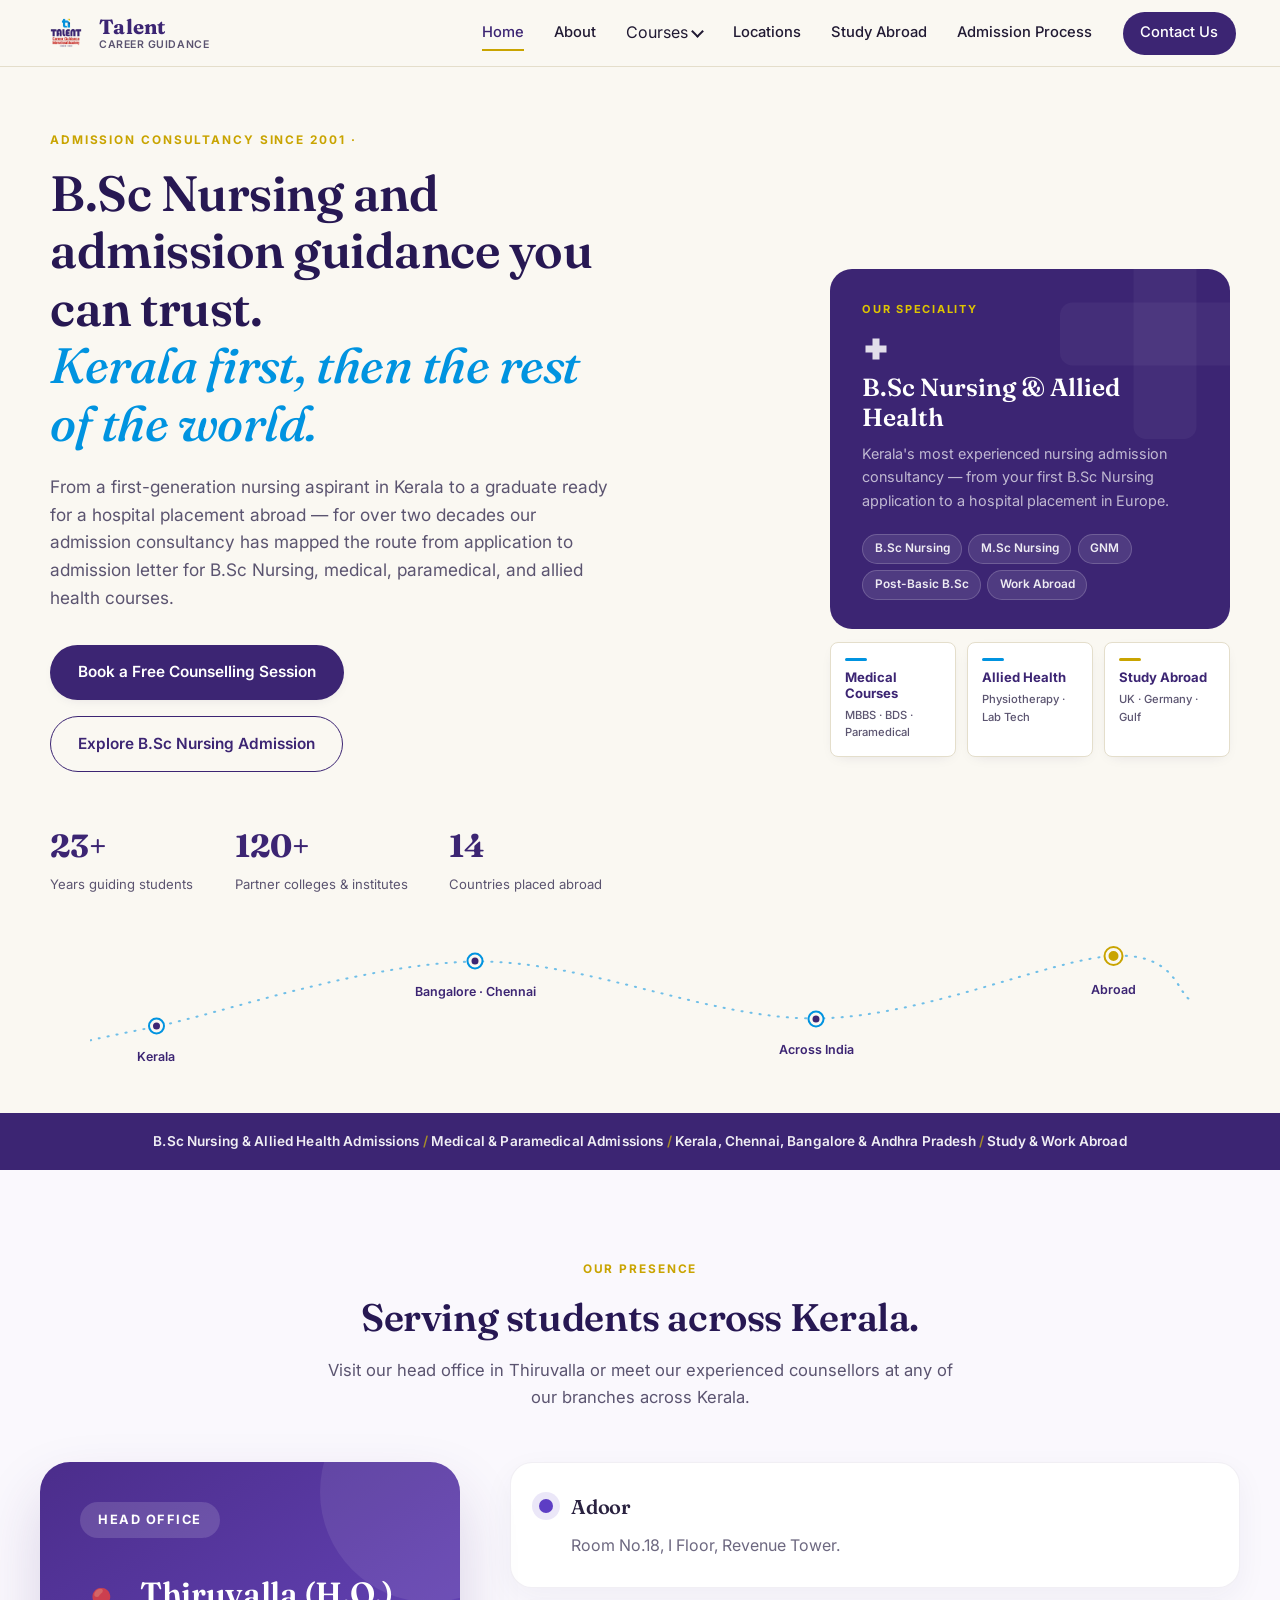
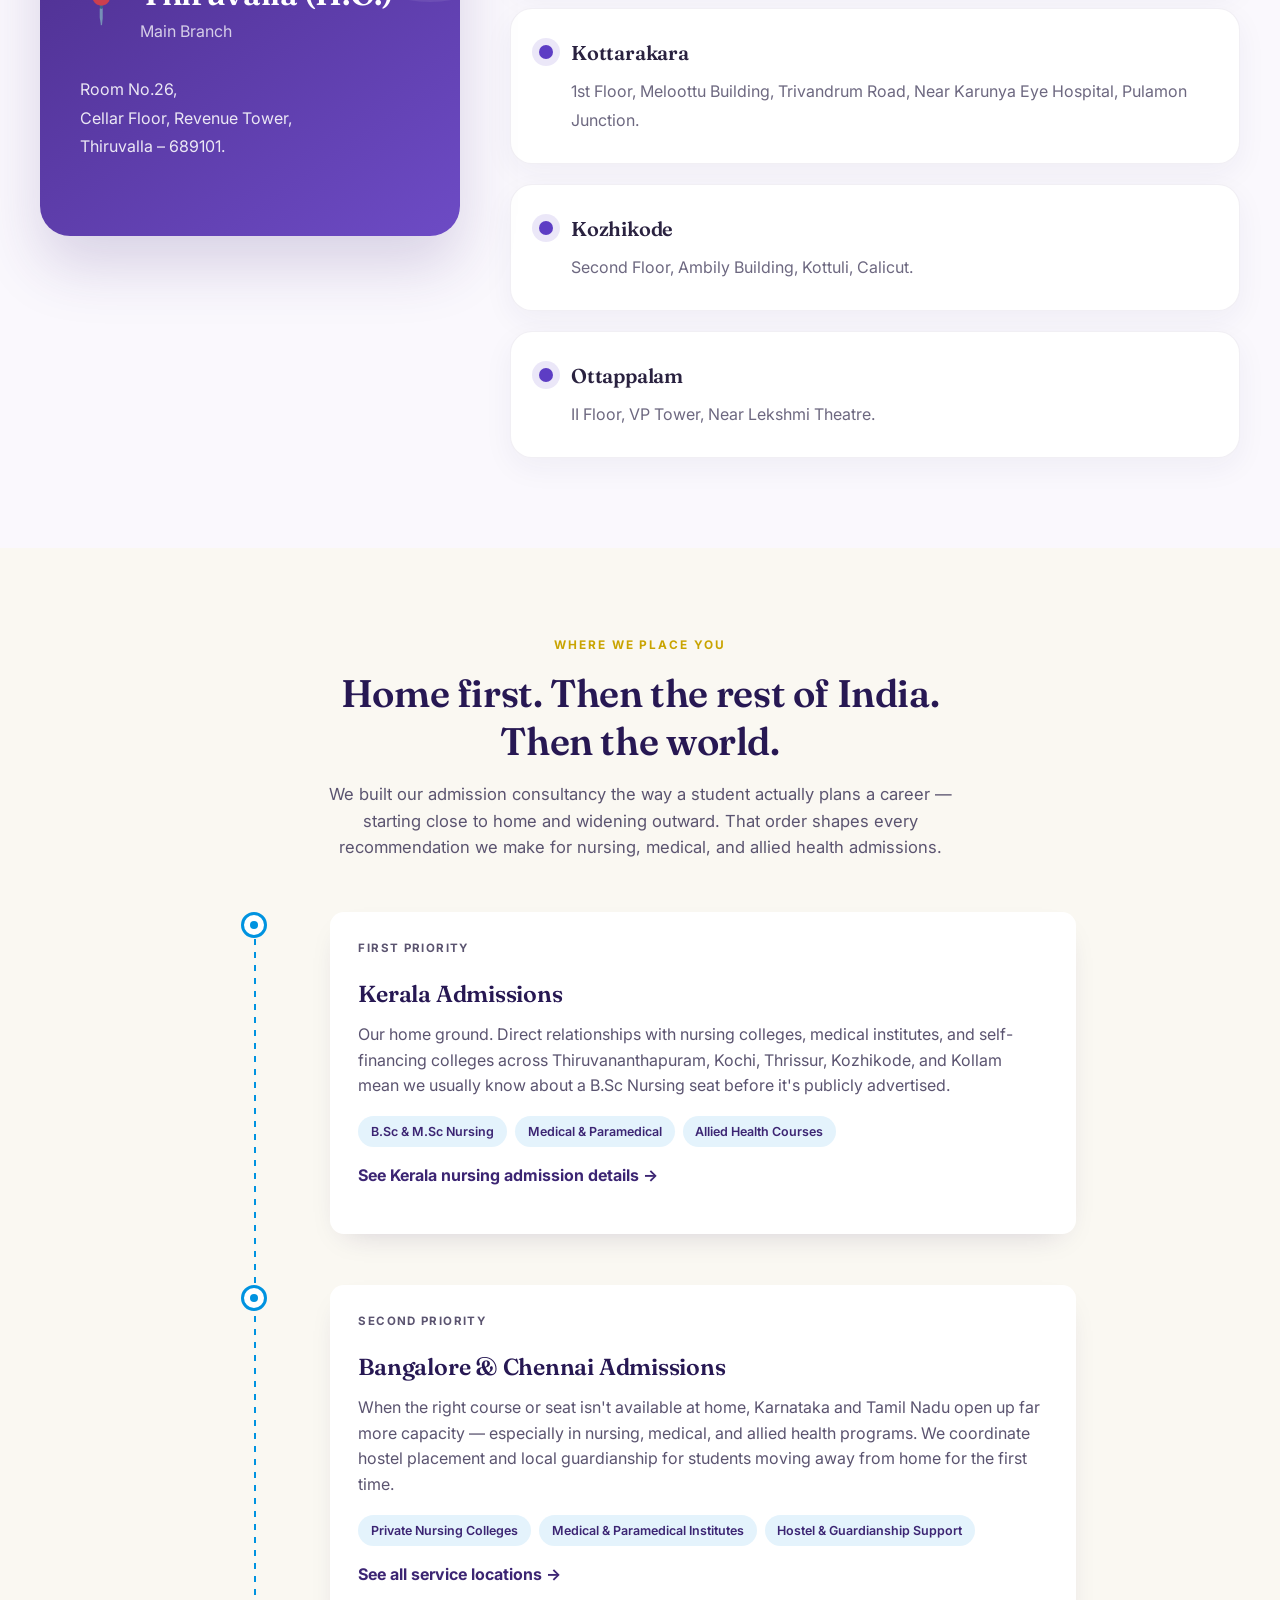
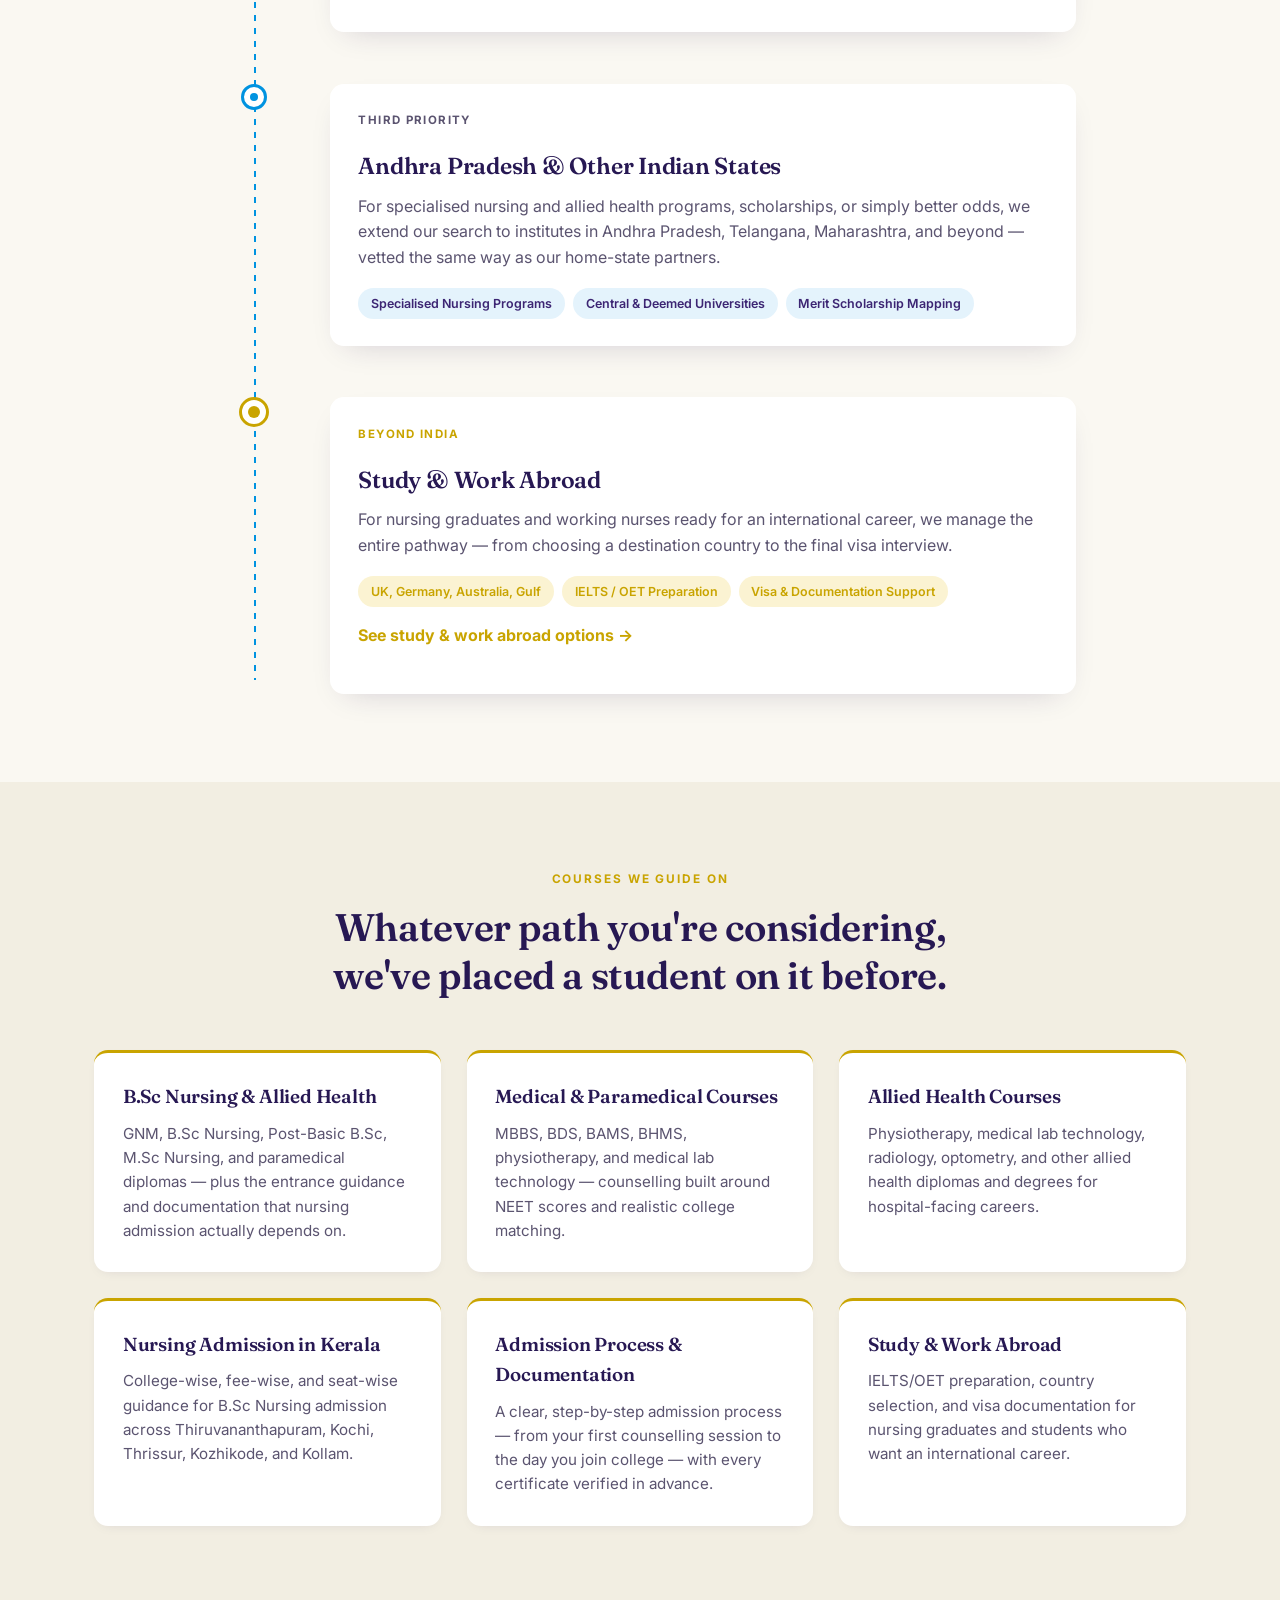
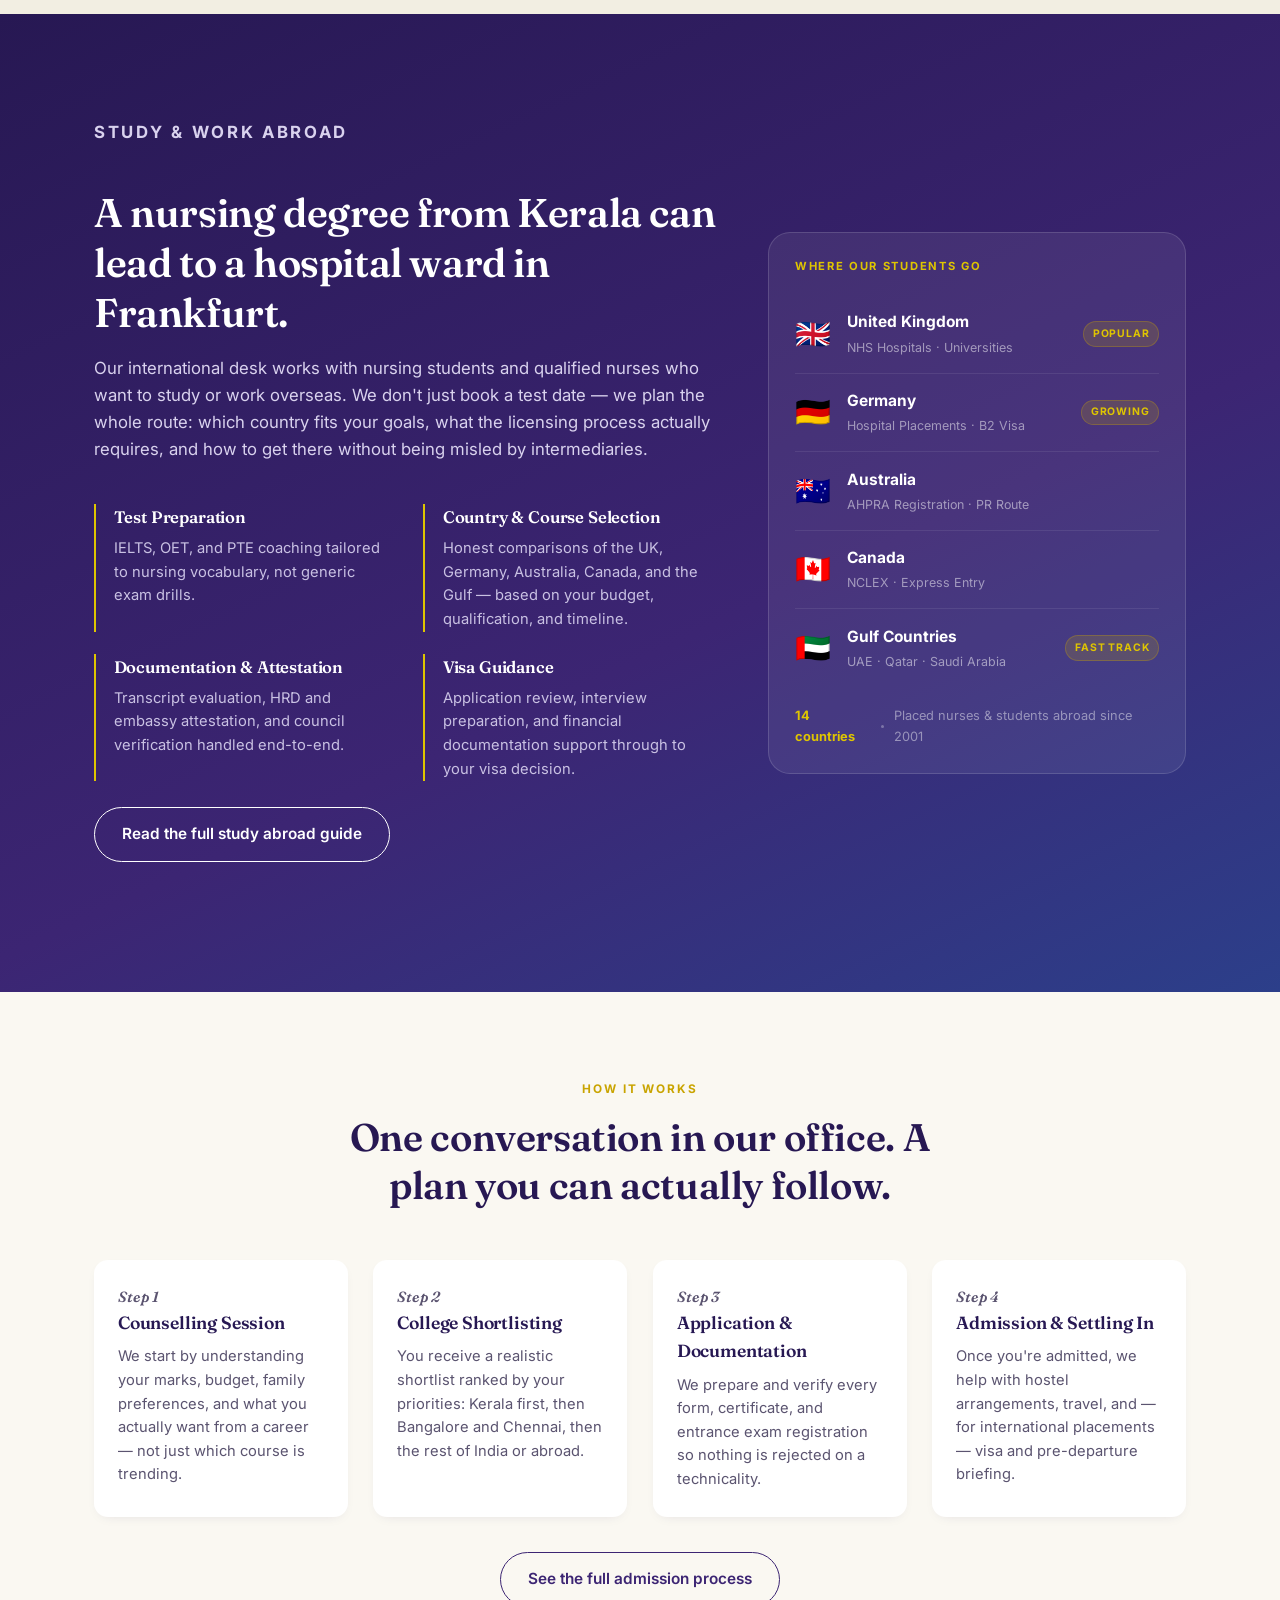
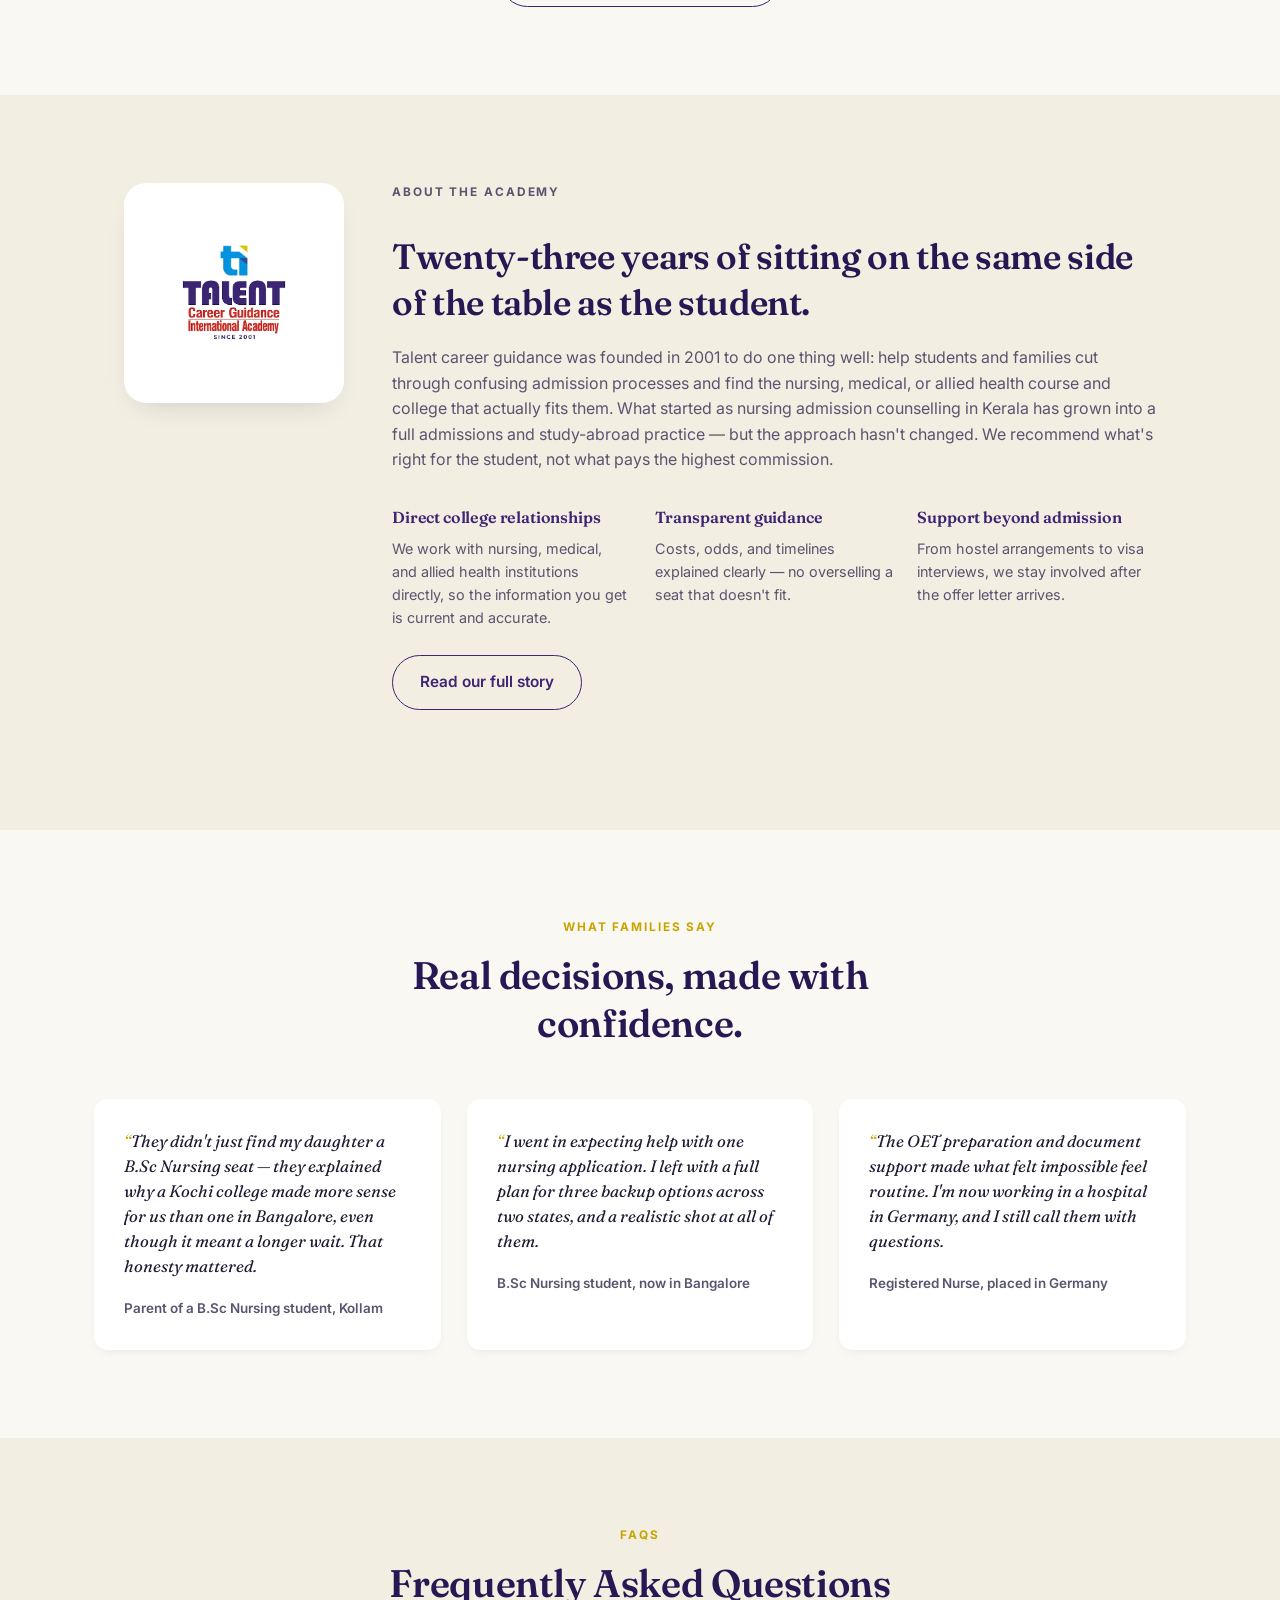
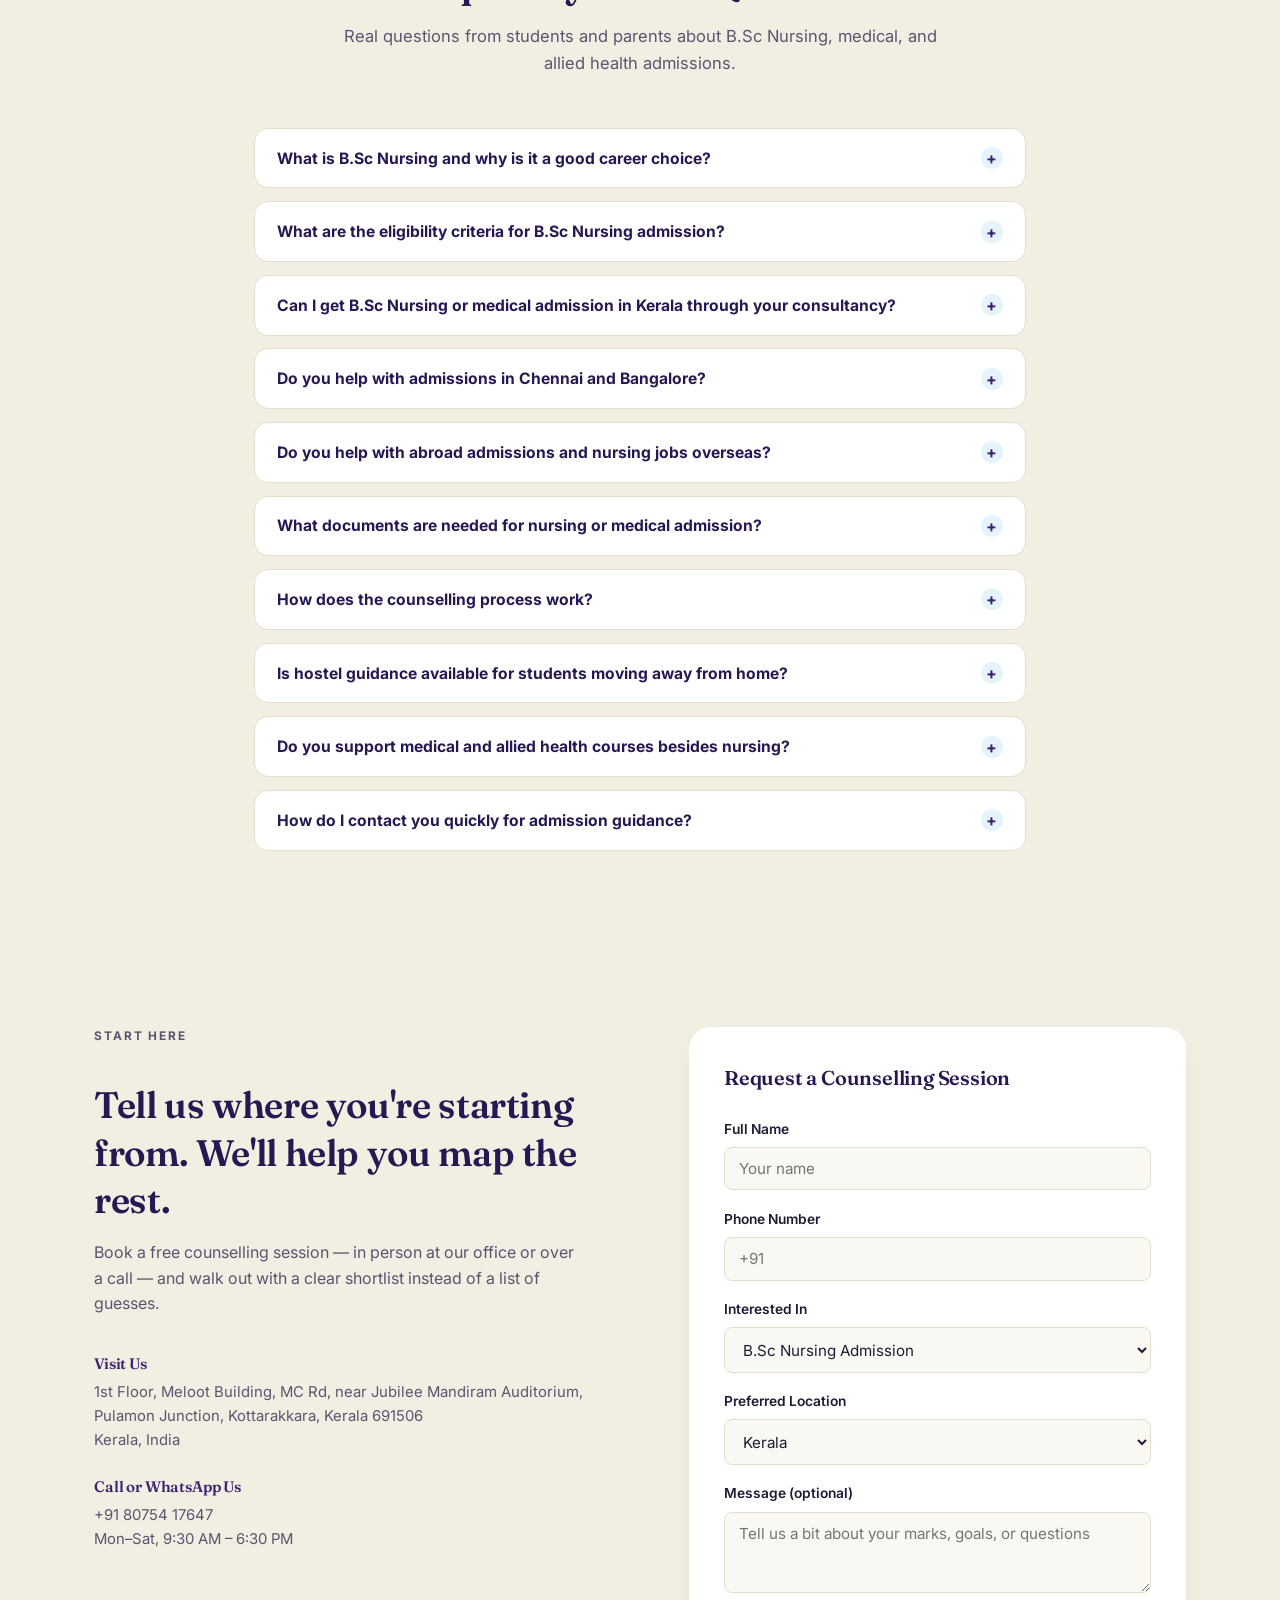
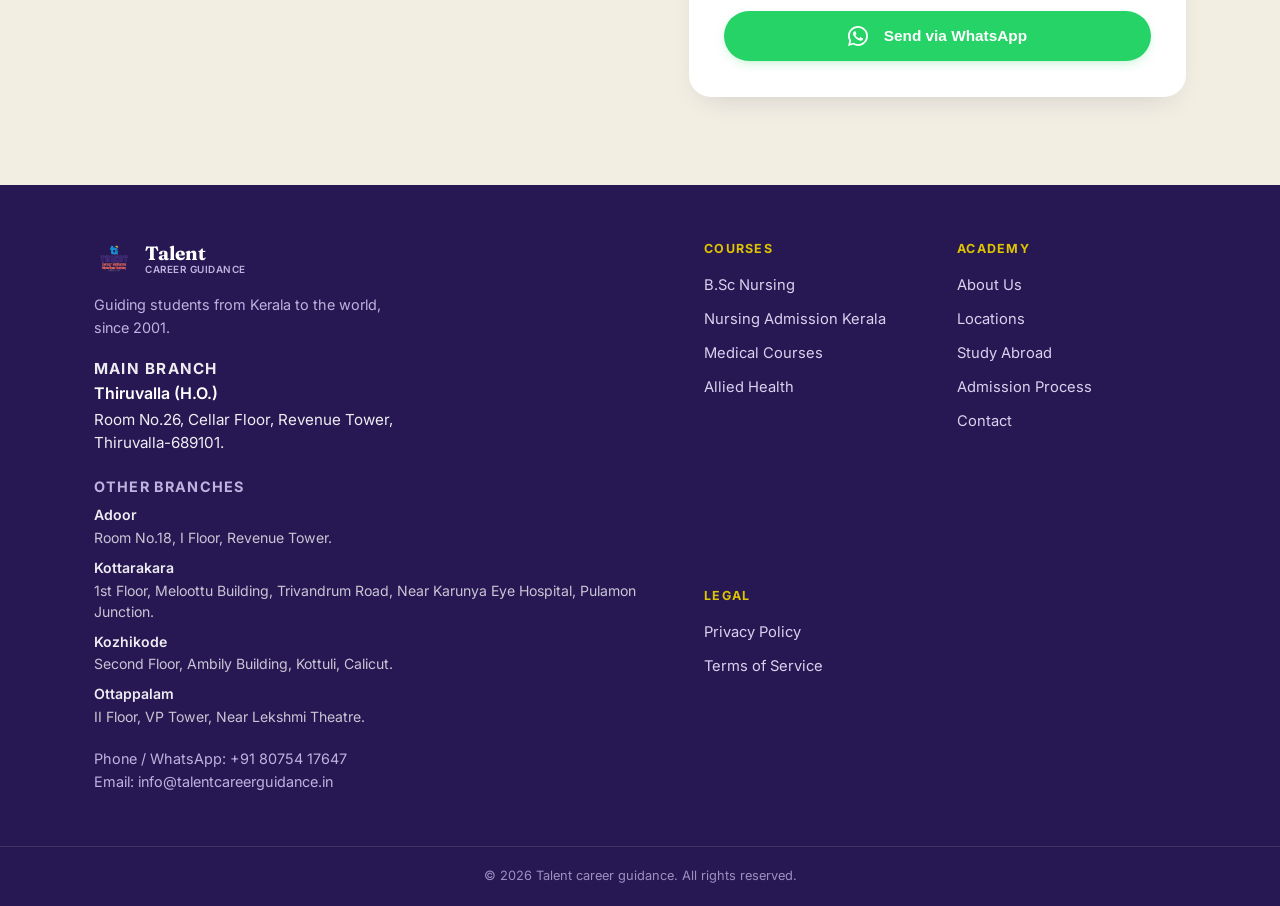
==== commit f05369a0: "change" ====
--- a/index.html
+++ b/index.html
@@ -58,7 +58,7 @@
     "latitude": 9.0739,
     "longitude": 76.7727
   },
-  "telephone": "+917510603234",
+  "telephone": "+918075417647",
   "email": "info@talentcareerguidance.in",
   "areaServed": ["Kerala", "Chennai", "Bangalore", "Andhra Pradesh", "India", "Abroad"],
   "sameAs": []
@@ -71,7 +71,7 @@
   "name": "Talent career guidance",
   "image": "https://www.talentcareerguidance.in/assets/logo.png",
   "url": "https://www.talentcareerguidance.in/",
-  "telephone": "+917510603234",
+  "telephone": "+918075417647",
   "priceRange": "Free counselling",
   "address": {
     "@type": "PostalAddress",
@@ -123,7 +123,7 @@
       <a href="locations.html" class="">Locations</a>
       <a href="abroad-admissions.html" class="">Study Abroad</a>
       <a href="admission-process.html" class="">Admission Process</a>
-      <a href="contact.html" class="nav-cta"> <span class="button"> Book a Counselling Session </span> </a>
+      <a href="contact.html" class="nav-cta"> <span class="button"> Contact Us </span> </a>
     </nav>
 
     <button class="nav-toggle" id="nav-toggle" aria-label="Toggle navigation" aria-expanded="false">
@@ -136,7 +136,7 @@
 <section class="hero">
   <div class="hero-grid">
     <div class="hero-copy">
-      <p class="eyebrow">Admission consultancy since 2001</p>
+      <p class="eyebrow">Admission consultancy since 2001 &middot; </p>
       <h1 class="hero-title">B.Sc Nursing and admission guidance you can trust. <span class="hero-title-accent">Kerala first, then the rest of the world.</span></h1>
       <p class="hero-sub">From a first-generation nursing aspirant in Kerala to a graduate ready for a hospital placement abroad — for over two decades our admission consultancy has mapped the route from application to admission letter for B.Sc Nursing, medical, paramedical, and allied health courses.</p>
       <div class="hero-actions">
@@ -207,6 +207,101 @@
     <p class="trust-item">B.Sc Nursing &amp; Allied Health Admissions <span class="trust-divider">/</span> Medical &amp; Paramedical Admissions <span class="trust-divider">/</span> Kerala, Chennai, Bangalore &amp; Andhra Pradesh <span class="trust-divider">/</span> Study &amp; Work Abroad</p>
   </div>
 </section>
+<!-- ============ OUR PRESENCE ============ -->
+<section class="locations-hub">
+    <div class="section-head">
+        <p class="eyebrow">Our Presence</p>
+        <h2>Serving students across Kerala.</h2>
+        <p class="section-intro">
+            Visit our head office in Thiruvalla or meet our experienced counsellors at any of our branches across Kerala.
+        </p>
+    </div>
+
+    <div class="location-grid">
+
+        <article class="location-main">
+            <div class="location-label">Head Office</div>
+
+            <div class="location-title">
+                <span class="location-icon">📍</span>
+                <div>
+                    <h3>Thiruvalla (H.O.)</h3>
+                    <span>Main Branch</span>
+                </div>
+            </div>
+
+            <p>
+                Room No.26,<br>
+                Cellar Floor, Revenue Tower,<br>
+                Thiruvalla – 689101.
+            </p>
+
+        </article>
+
+        <div class="location-list">
+
+            <article class="location-item">
+                <div class="location-left">
+                    <span class="location-dot"></span>
+
+                    <div>
+                        <h4>Adoor</h4>
+                        <p>Room No.18, I Floor, Revenue Tower.</p>
+                    </div>
+                </div>
+            </article>
+
+            <article class="location-item">
+                <div class="location-left">
+                    <span class="location-dot"></span>
+
+                    <div>
+                        <h4>Kottarakara</h4>
+                        <p>
+                            1st Floor, Meloottu Building,
+                            Trivandrum Road,
+                            Near Karunya Eye Hospital,
+                            Pulamon Junction.
+                        </p>
+                    </div>
+                </div>
+            </article>
+
+            <article class="location-item">
+                <div class="location-left">
+                    <span class="location-dot"></span>
+
+                    <div>
+                        <h4>Kozhikode</h4>
+                        <p>
+                            Second Floor,
+                            Ambily Building,
+                            Kottuli, Calicut.
+                        </p>
+                    </div>
+                </div>
+            </article>
+
+            <article class="location-item">
+                <div class="location-left">
+                    <span class="location-dot"></span>
+
+                    <div>
+                        <h4>Ottappalam</h4>
+                        <p>
+                            II Floor,
+                            VP Tower,
+                            Near Lekshmi Theatre.
+                        </p>
+                    </div>
+                </div>
+            </article>
+
+        </div>
+
+    </div>
+</section>
+
 
 <!-- ============ DESTINATIONS ============ -->
 <section class="destinations" id="destinations">
@@ -532,7 +627,7 @@
         <span>How do I contact you quickly for admission guidance?</span>
         <span class="faq-icon">+</span>
       </button>
-      <div class="faq-answer"><div class="faq-answer-inner"><p>You can call or WhatsApp us directly at +91 75106 03234, or fill in the enquiry form on our contact page and we'll get back to you promptly.</p></div></div>
+      <div class="faq-answer"><div class="faq-answer-inner"><p>You can call or WhatsApp us directly at +91 80754 17647, or fill in the enquiry form on our contact page and we'll get back to you promptly.</p></div></div>
     </div>
   </div>
 </section>
@@ -551,7 +646,7 @@
         </div>
         <div class="contact-detail">
           <h4>Call or WhatsApp Us</h4>
-          <p><a href="tel:+917510603234">+91 75106 03234</a><br>Mon–Sat, 9:30 AM – 6:30 PM</p>
+          <p><a href="tel:+918075417647">+91 80754 17647</a><br>Mon–Sat, 9:30 AM – 6:30 PM</p>
         </div>
       </div>
     </div>
@@ -600,9 +695,21 @@
         <img src="assets/icon-mark.png" alt="" class="footer-logo" aria-hidden="true">
         <span class="footer-wordmark">Talent<small>career guidance</small></span>
       </div>
-      <p>Guiding students from Kerala to the world, since 2001.</p>
-      <p>1st Floor, Meloot Building, MC Rd, near Jubilee Mandiram Auditorium, Pulamon Junction, Kottarakkara, Kerala 691506</p>
-      <p>Phone / WhatsApp: <a href="tel:+917510603234">+91 75106 03234</a><br>Email: <a href="mailto:info@talentcareerguidance.in">info@talentcareerguidance.in</a></p>
+      <p class="footer-tagline">Guiding students from Kerala to the world, since 2001.</p>
+      <div class="footer-address footer-address-main">
+        <p class="footer-address-title">Main Branch</p>
+        <p><span class="branch-name">Thiruvalla (H.O.)</span>Room No.26, Cellar Floor, Revenue Tower, Thiruvalla-689101.</p>
+      </div>
+      <div class="footer-address footer-address-others">
+        <p class="footer-address-title">Other Branches</p>
+        <ul class="footer-branch-list">
+          <li><span class="branch-name">Adoor</span>Room No.18, I Floor, Revenue Tower.</li>
+          <li><span class="branch-name">Kottarakara</span>1st Floor, Meloottu Building, Trivandrum Road, Near Karunya Eye Hospital, Pulamon Junction.</li>
+          <li><span class="branch-name">Kozhikode</span>Second Floor, Ambily Building, Kottuli, Calicut.</li>
+          <li><span class="branch-name">Ottappalam</span>II Floor, VP Tower, Near Lekshmi Theatre.</li>
+        </ul>
+      </div>
+      <p>Phone / WhatsApp: <a href="tel:+918075417647">+91 80754 17647</a><br>Email: <a href="mailto:info@talentcareerguidance.in">info@talentcareerguidance.in</a></p>
     </div>
     <div class="footer-links">
       <div class="footer-col">
@@ -633,11 +740,11 @@
 </footer>
 
 <div class="mobile-cta-bar" aria-label="Quick contact">
-  <a href="tel:+917510603234" class="mcb-call">
+  <a href="tel:+918075417647" class="mcb-call">
     <svg width="16" height="16" viewBox="0 0 24 24" fill="currentColor" aria-hidden="true"><path d="M6.62 10.79a15.05 15.05 0 006.59 6.59l2.2-2.2a1 1 0 011.02-.24 11.36 11.36 0 003.57.57 1 1 0 011 1V20a1 1 0 01-1 1A17 17 0 013 4a1 1 0 011-1h3.5a1 1 0 011 1 11.36 11.36 0 00.57 3.57 1 1 0 01-.25 1.02l-2.2 2.2z"/></svg>
     Call Now
   </a>
-  <a href="https://wa.me/917510603234?text=Hi%2C%20I%27d%20like%20to%20know%20more%20about%20admission%20guidance." class="mcb-whatsapp" target="_blank" rel="noopener">
+  <a href="https://wa.me/918075417647?text=Hi%2C%20I%27d%20like%20to%20know%20more%20about%20admission%20guidance." class="mcb-whatsapp" target="_blank" rel="noopener">
     <svg width="16" height="16" viewBox="0 0 24 24" fill="currentColor" aria-hidden="true"><path d="M17.472 14.382c-.297-.149-1.758-.867-2.03-.967-.273-.099-.471-.148-.67.15-.197.297-.767.966-.94 1.164-.173.199-.347.223-.644.075-.297-.15-1.255-.463-2.39-1.475-.883-.788-1.48-1.761-1.653-2.059-.173-.297-.018-.458.13-.606.134-.133.298-.347.446-.52.149-.174.198-.298.298-.497.099-.198.05-.371-.025-.52-.075-.149-.669-1.612-.916-2.207-.242-.579-.487-.5-.669-.51-.173-.008-.371-.01-.57-.01-.198 0-.52.074-.792.372-.272.297-1.04 1.016-1.04 2.479 0 1.462 1.065 2.875 1.213 3.074.149.198 2.096 3.2 5.077 4.487.709.306 1.262.489 1.694.625.712.227 1.36.195 1.871.118.571-.085 1.758-.719 2.006-1.413.248-.694.248-1.289.173-1.413-.074-.124-.272-.198-.57-.347z"/><path d="M12 0C5.373 0 0 5.373 0 12c0 2.123.558 4.11 1.528 5.836L.057 23.997l6.304-1.648A11.94 11.94 0 0012 24c6.627 0 12-5.373 12-12S18.627 0 12 0zm0 21.818a9.818 9.818 0 01-5.006-1.375l-.36-.213-3.719.972.993-3.624-.234-.374A9.818 9.818 0 012.182 12C2.182 6.58 6.58 2.182 12 2.182S21.818 6.58 21.818 12 17.42 21.818 12 21.818z"/></svg>
     WhatsApp
   </a>
@@ -659,4 +766,4 @@
 </script>
 
 </body>
-</html>
+</html>
--- a/styles.css
+++ b/styles.css
@@ -852,7 +852,7 @@
   grid-template-columns: repeat(2, 1fr);
   gap: 1.5rem;
 }
-.footer-col { display: grid; gap: 0.65rem; }
+.footer-col { display: grid; gap: 0.65rem; align-content: start; }
 .footer-col h5 {
   color: var(--gold-bright);
   font-size: 0.78rem;
@@ -863,6 +863,47 @@
 }
 .footer-col a { color: #D9D2EE; font-size: 0.92rem; }
 .footer-col a:hover { color: var(--gold-bright); }
+.footer-tagline { margin-bottom: 1.1rem; }
+.footer-address { margin-bottom: 1.25rem; }
+.footer-address-title {
+  font-size: 0.72rem;
+  font-weight: 700;
+  letter-spacing: 0.08em;
+  text-transform: uppercase;
+  color: rgba(255,255,255,0.55);
+  margin: 0 0 0.4rem;
+}
+.footer-address-main p {
+  margin: 0;
+  font-size: 0.95rem;
+  line-height: 1.55;
+  color: rgba(255,255,255,0.92);
+}
+.footer-address-main .branch-name {
+  display: block;
+  font-weight: 600;
+  font-size: 1rem;
+  color: #fff;
+  margin-bottom: 0.15rem;
+}
+.footer-branch-list {
+  list-style: none;
+  margin: 0;
+  padding: 0;
+  display: grid;
+  gap: 0.55rem;
+}
+.footer-branch-list li {
+  font-size: 0.88rem;
+  line-height: 1.5;
+  color: rgba(255,255,255,0.75);
+}
+.footer-branch-list .branch-name {
+  display: block;
+  font-weight: 600;
+  color: rgba(255,255,255,0.92);
+  margin-bottom: 0.1rem;
+}
 .footer-bottom {
   border-top: 1px solid rgba(255,255,255,0.12);
   padding: 1.2rem 1.5rem;
@@ -957,6 +998,18 @@
   justify-content: center;
   flex-wrap: wrap;
 }
+.hero-contact-inline {
+  display: flex;
+  gap: 2.6rem;
+  justify-content: center;
+  flex-wrap: wrap;
+  margin-top: 1.8rem;
+}
+.hero-contact-inline .nap-item { text-align: center; }
+.hero-contact-inline .nap-item h4 { font-size: 0.78rem; text-transform: uppercase; letter-spacing: 0.06em; color: var(--gold); margin-bottom: 0.25rem; }
+.hero-contact-inline .nap-item p { margin: 0; font-size: 1rem; color: var(--ink); }
+.hero-contact-inline .nap-item a { color: var(--indigo); font-weight: 700; }
+
 .page-hero-tags {
   display: flex;
   gap: 0.5rem;
@@ -1180,6 +1233,57 @@
 .nap-item h4 { font-size: 0.8rem; text-transform: uppercase; letter-spacing: 0.06em; color: var(--gold); margin-bottom: 0.3rem; }
 .nap-item p { margin: 0; font-size: 0.94rem; color: var(--ink); }
 .nap-item a { color: var(--indigo); font-weight: 600; }
+.nap-item-main {
+  grid-column: 1 / -1;
+  background: var(--indigo);
+  border-radius: var(--radius-sm, 10px);
+  padding: 1.1rem 1.3rem;
+  margin: -0.2rem -0.2rem 0.2rem;
+}
+.nap-item-main h4 { color: var(--gold-bright, var(--gold)); }
+.nap-item-main p { color: #fff; font-size: 1.02rem; font-weight: 500; }
+.nap-item-main .ho-badge {
+  display: inline-block;
+  font-size: 0.68rem;
+  font-weight: 700;
+  letter-spacing: 0.06em;
+  text-transform: uppercase;
+  color: var(--indigo);
+  background: var(--gold-bright, var(--gold));
+  border-radius: 999px;
+  padding: 0.15rem 0.55rem;
+  margin-left: 0.5rem;
+  vertical-align: middle;
+}
+
+/* ---- Branch list ---- */
+.branch-list {
+  list-style: none;
+  margin: 0 0 1.8rem;
+  padding: 0;
+  display: grid;
+  gap: 0.9rem;
+}
+.branch-list li {
+  border: 1px solid var(--line);
+  border-radius: var(--radius-sm, 10px);
+  padding: 0.85rem 1.1rem;
+  background: var(--surface);
+}
+.branch-list .branch-name {
+  display: block;
+  font-weight: 700;
+  font-size: 0.96rem;
+  color: var(--indigo);
+  margin-bottom: 0.2rem;
+}
+.branch-list p { margin: 0; font-size: 0.92rem; color: var(--ink); }
+.branch-list li.is-main {
+  border-color: var(--gold);
+  background: linear-gradient(0deg, rgba(60,37,115,0.04), rgba(60,37,115,0.04)), var(--surface);
+  box-shadow: 0 0 0 1px var(--gold) inset;
+}
+.branch-list li.is-main .branch-name { font-size: 1.05rem; }
 
 /* ---- Simple numbered step list (used on inner pages) ---- */
 .step-list { display: grid; gap: 1.2rem; margin: 0 0 1.8rem; padding: 0; list-style: none; }
@@ -1342,3 +1446,238 @@
   }
   .has-dropdown { flex-direction: column; align-items: stretch; }
 }
+
+
+/*==============================
+OUR PRESENCE
+==============================*/
+
+.locations-hub{
+    padding:90px 0;
+    background:#faf8fd;
+}
+
+.location-grid{
+    max-width:1200px;
+    margin:auto;
+    display:grid;
+    grid-template-columns:420px 1fr;
+    gap:50px;
+    align-items:start;
+}
+
+.location-main{
+
+    background:linear-gradient(145deg,#4b2d8b,#6d4bc5);
+
+    color:#fff;
+
+    border-radius:30px;
+
+    padding:40px;
+
+    position:sticky;
+
+    top:120px;
+
+    overflow:hidden;
+
+    box-shadow:
+    0 30px 60px rgba(67,39,121,.18);
+}
+
+.location-main::after{
+
+    content:"";
+
+    position:absolute;
+
+    right:-80px;
+
+    top:-80px;
+
+    width:220px;
+
+    height:220px;
+
+    border-radius:50%;
+
+    background:rgba(255,255,255,.08);
+}
+
+.location-label{
+
+    display:inline-block;
+
+    padding:8px 18px;
+
+    border-radius:100px;
+
+    background:rgba(255,255,255,.14);
+
+    font-size:.8rem;
+
+    letter-spacing:.12em;
+
+    text-transform:uppercase;
+
+    font-weight:700;
+
+    margin-bottom:30px;
+}
+
+.location-title{
+
+    display:flex;
+
+    gap:18px;
+
+    align-items:center;
+
+    margin-bottom:30px;
+}
+
+.location-icon{
+
+    font-size:34px;
+}
+
+.location-title h3{
+
+    color:#fff;
+
+    margin:0;
+
+    font-size:2rem;
+}
+
+.location-title span{
+
+    opacity:.75;
+}
+
+.location-main p{
+
+    color:rgba(255,255,255,.88);
+
+    line-height:1.8;
+
+    margin-bottom:35px;
+}
+
+.location-btn{
+
+    display:inline-flex;
+
+    padding:14px 26px;
+
+    background:#fff;
+
+    color:#4b2d8b;
+
+    border-radius:100px;
+
+    font-weight:700;
+
+    text-decoration:none;
+
+    transition:.3s;
+}
+
+.location-btn:hover{
+
+    transform:translateY(-3px);
+}
+
+.location-list{
+
+    display:flex;
+
+    flex-direction:column;
+
+    gap:20px;
+}
+
+.location-item{
+
+    background:#fff;
+
+    border-radius:22px;
+
+    padding:28px;
+
+    border:1px solid rgba(80,60,120,.08);
+
+    transition:.3s;
+
+    box-shadow:0 10px 30px rgba(40,40,90,.05);
+}
+
+.location-item:hover{
+
+    transform:translateX(8px);
+
+    box-shadow:0 20px 40px rgba(40,40,90,.08);
+}
+
+.location-left{
+
+    display:flex;
+
+    gap:18px;
+
+    align-items:flex-start;
+}
+
+.location-dot{
+
+    width:14px;
+
+    height:14px;
+
+    border-radius:50%;
+
+    background:#5d3dc4;
+
+    margin-top:8px;
+
+    flex-shrink:0;
+
+    box-shadow:0 0 0 7px rgba(93,61,196,.12);
+}
+
+.location-item h4{
+
+    margin:0 0 8px;
+
+    font-size:1.25rem;
+
+    color:#2a2240;
+}
+
+.location-item p{
+
+    margin:0;
+
+    color:#6d6880;
+
+    line-height:1.8;
+}
+
+@media(max-width:1000px){
+
+.location-grid{
+
+grid-template-columns:1fr;
+
+}
+
+.location-main{
+
+position:relative;
+
+top:auto;
+
+}
+
+}
